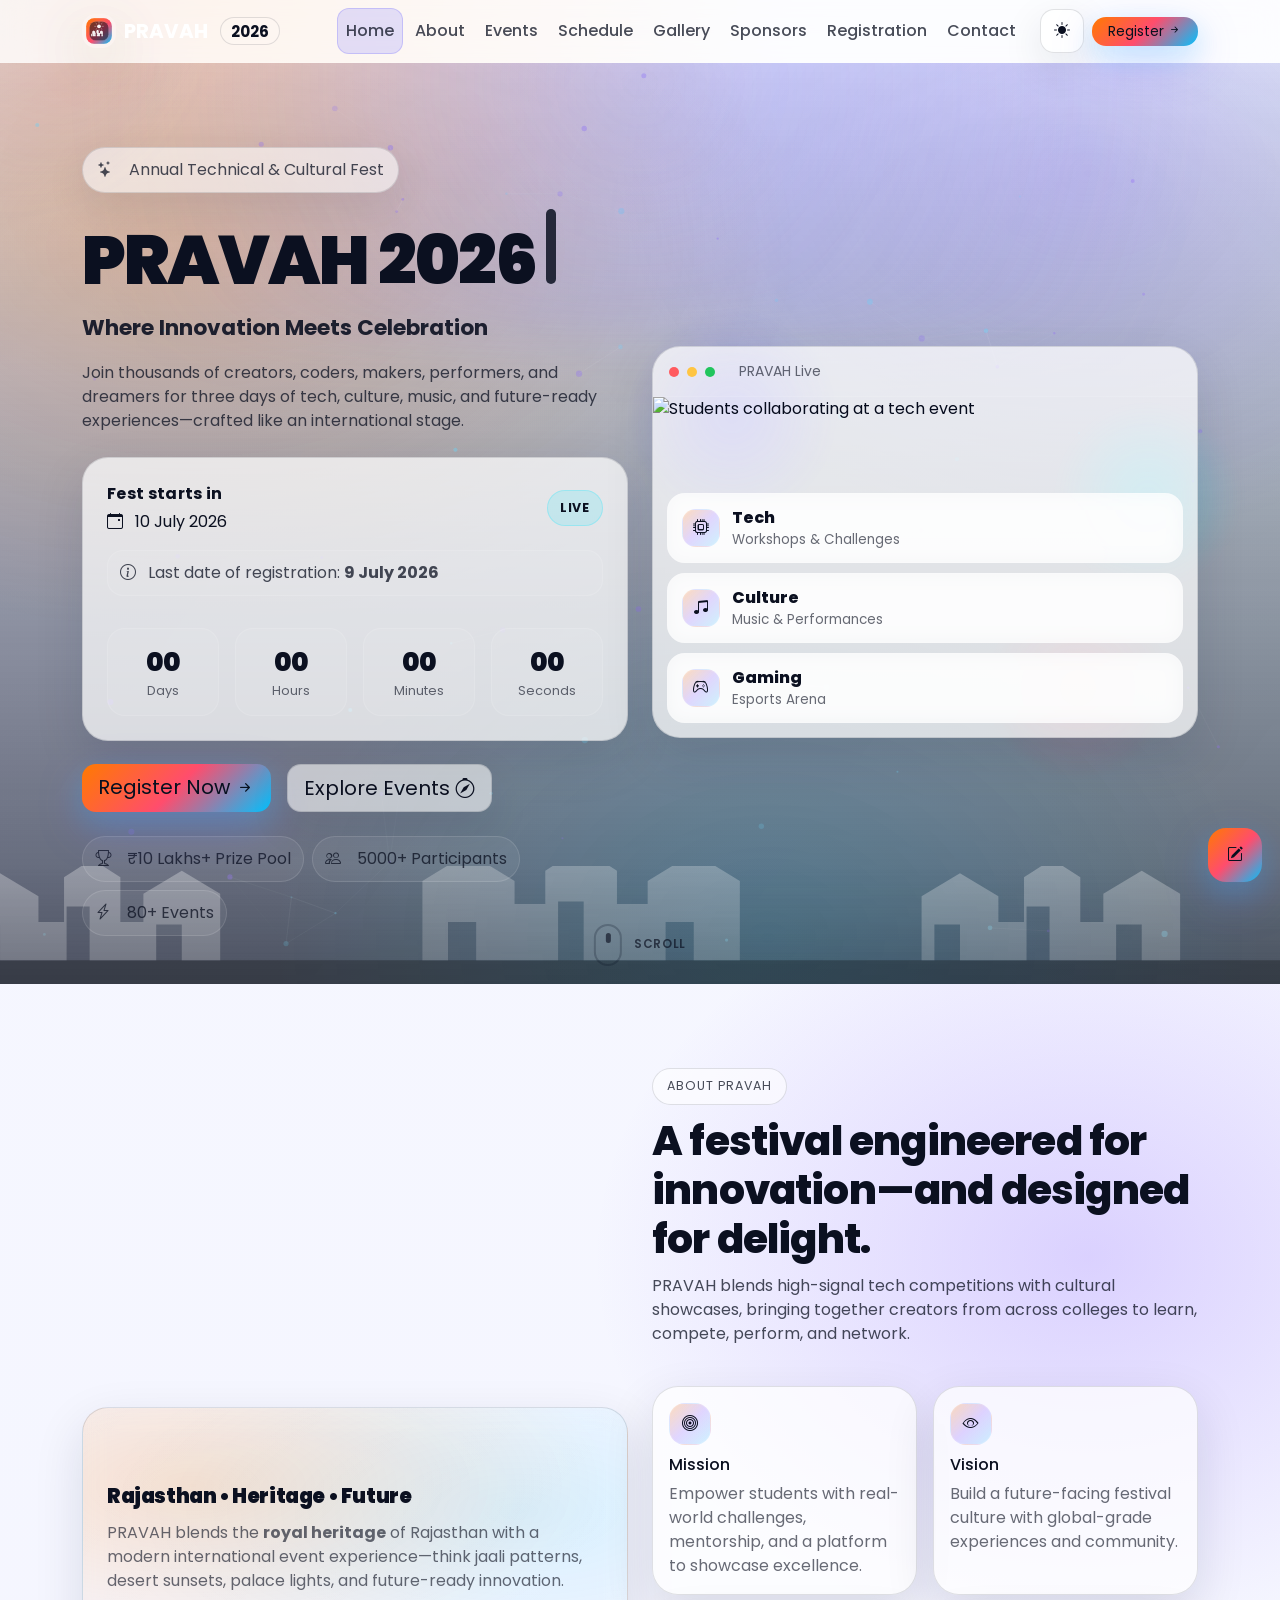
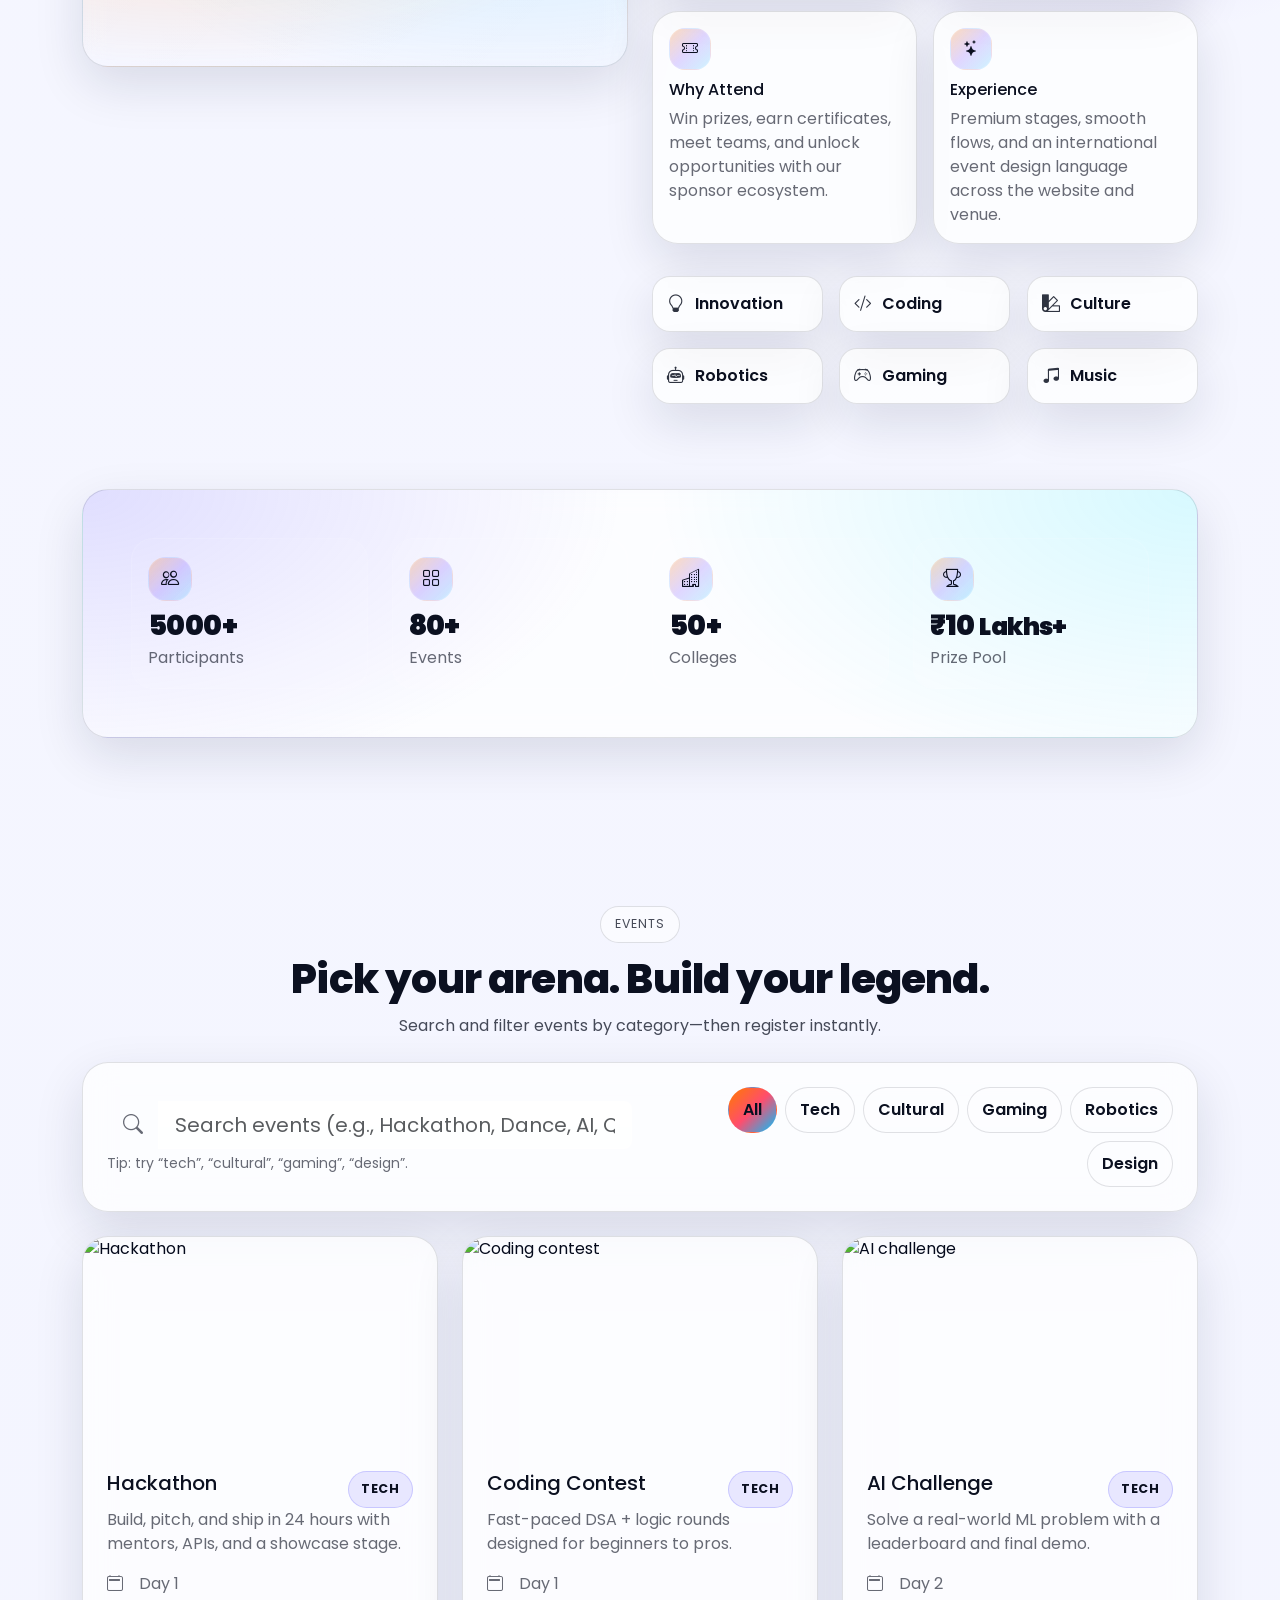
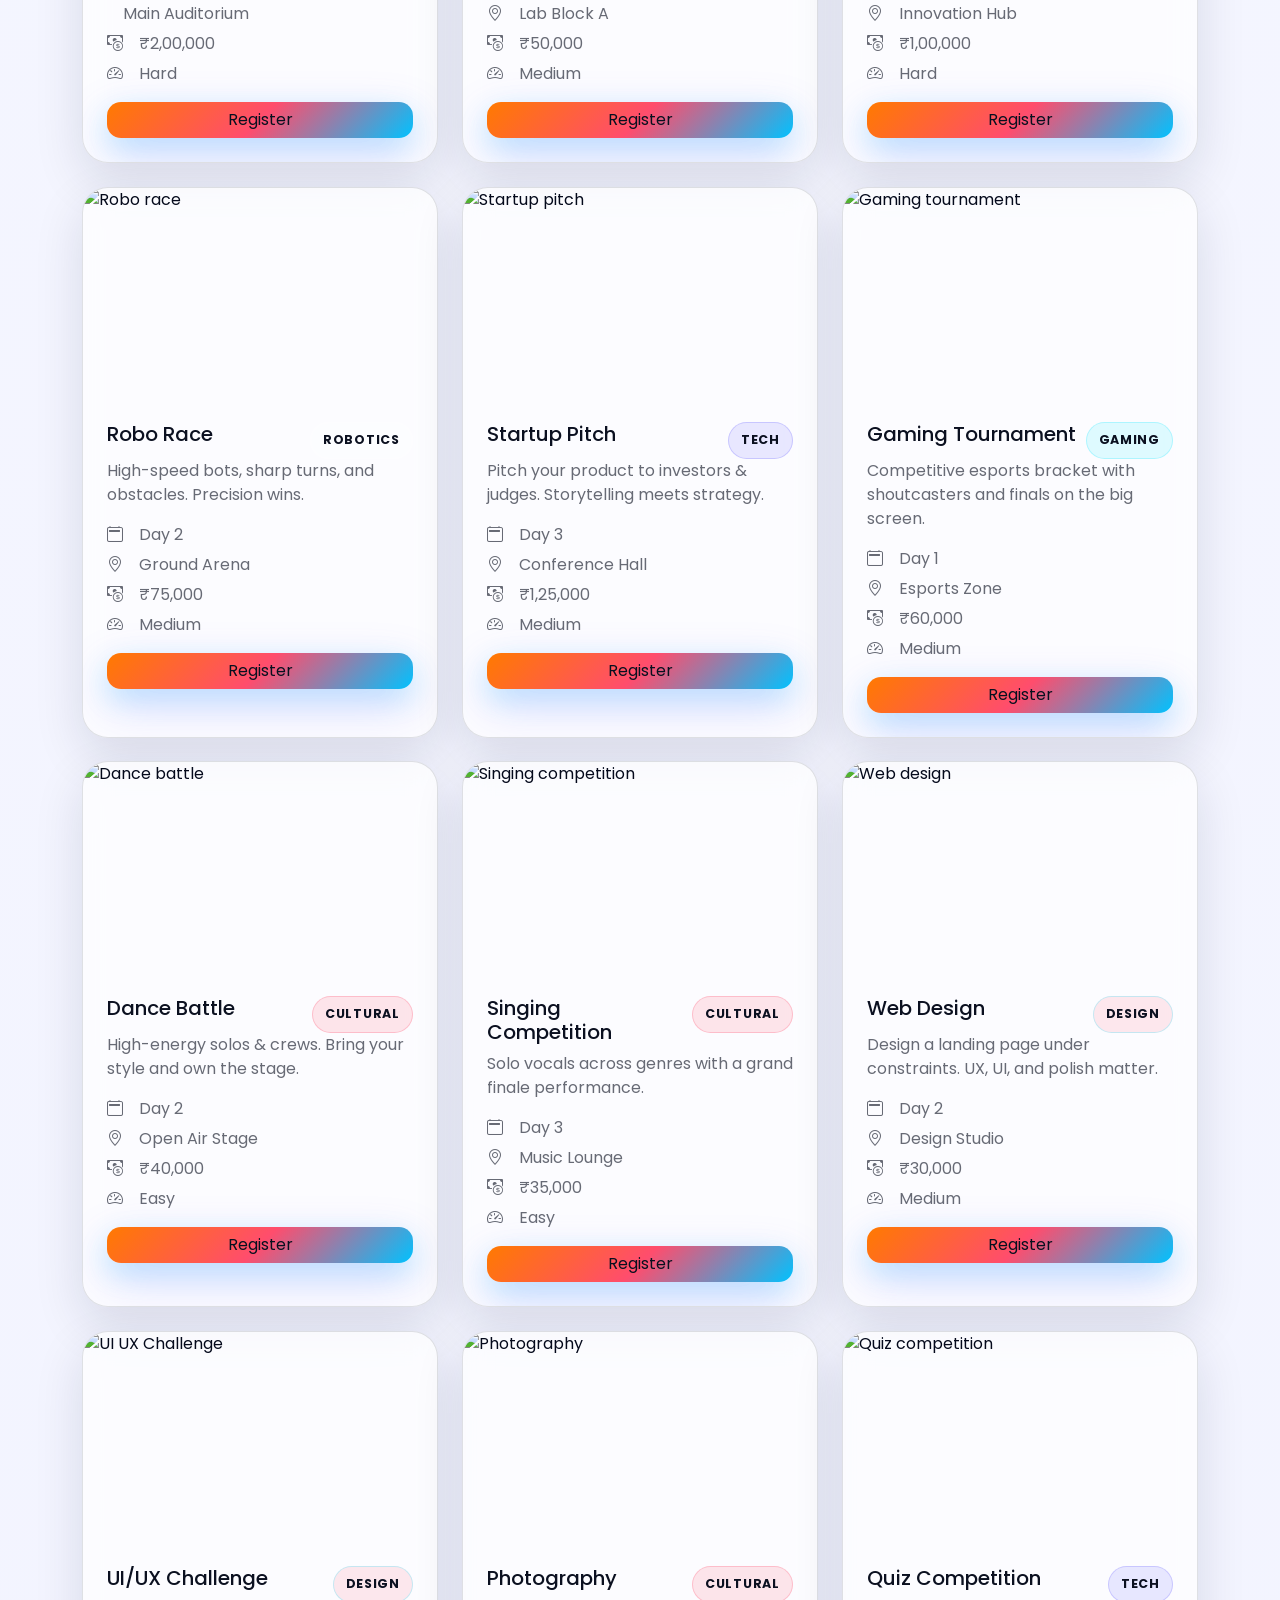
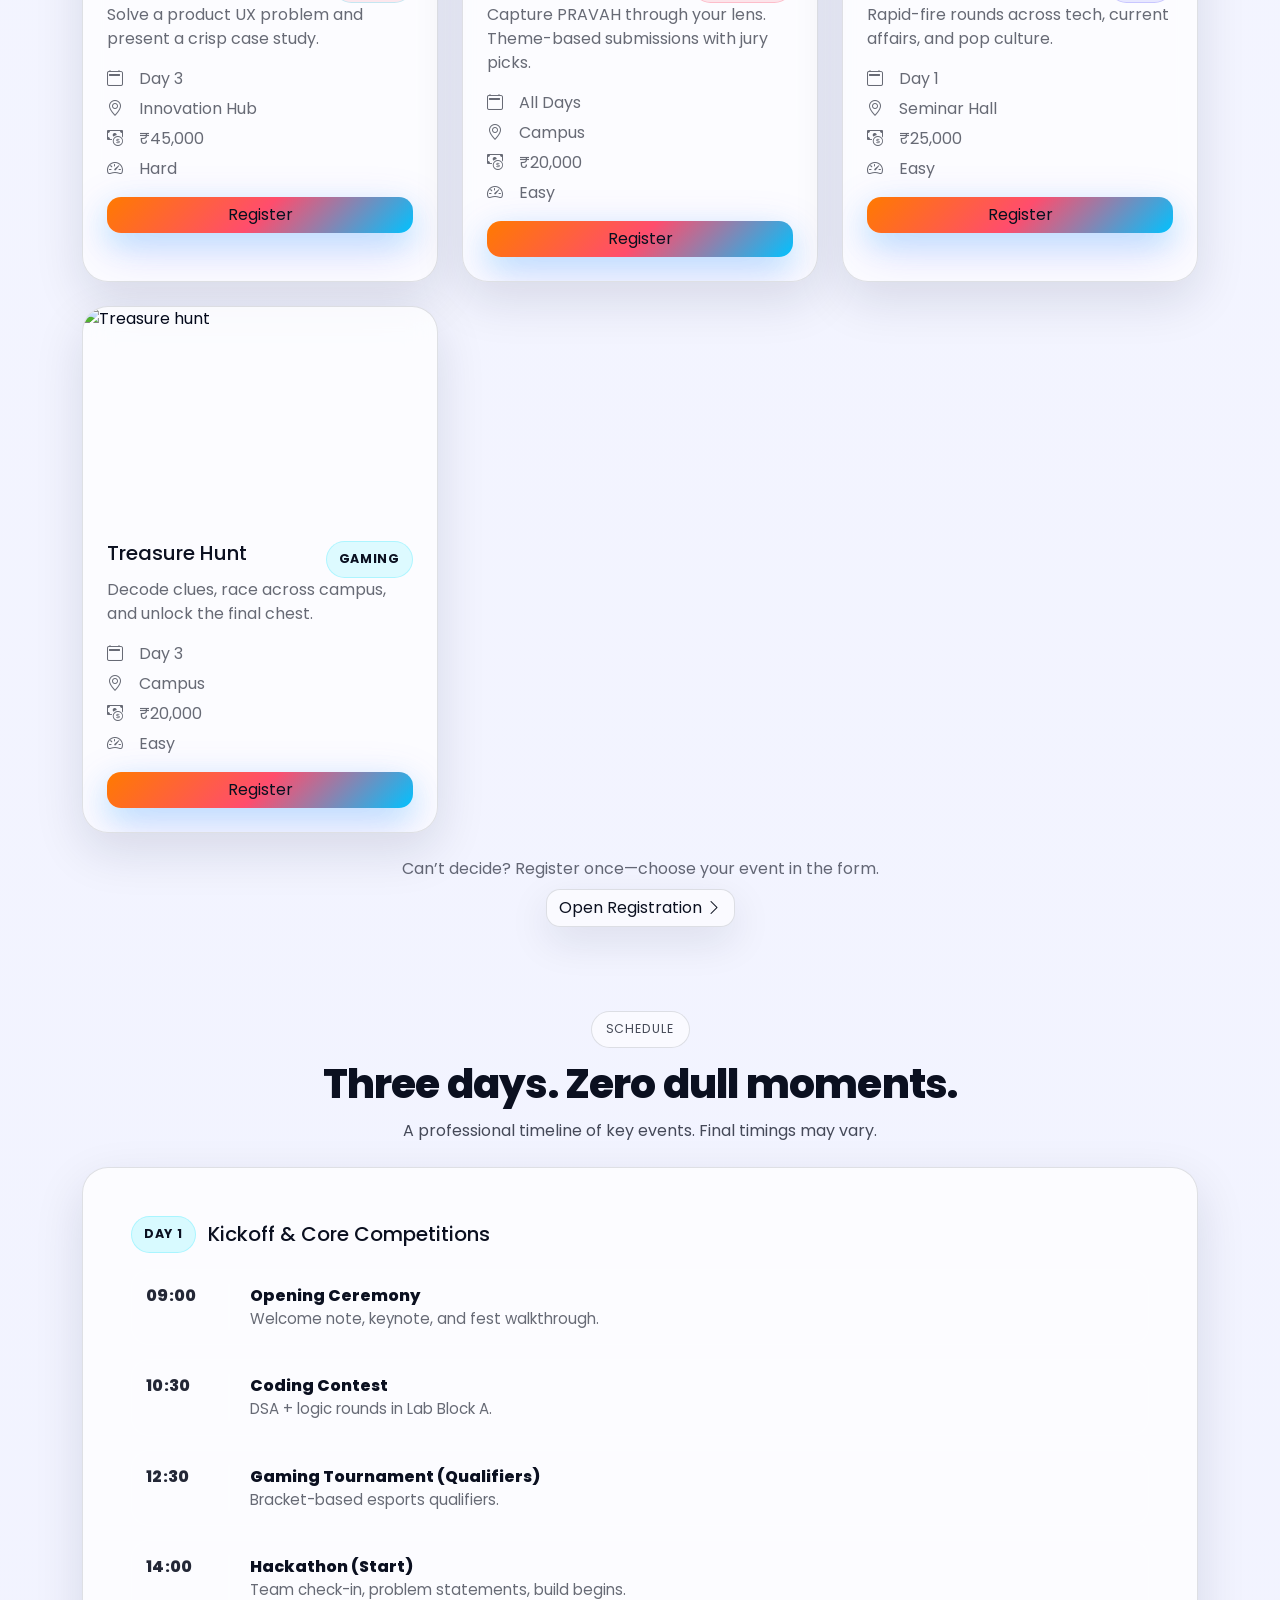
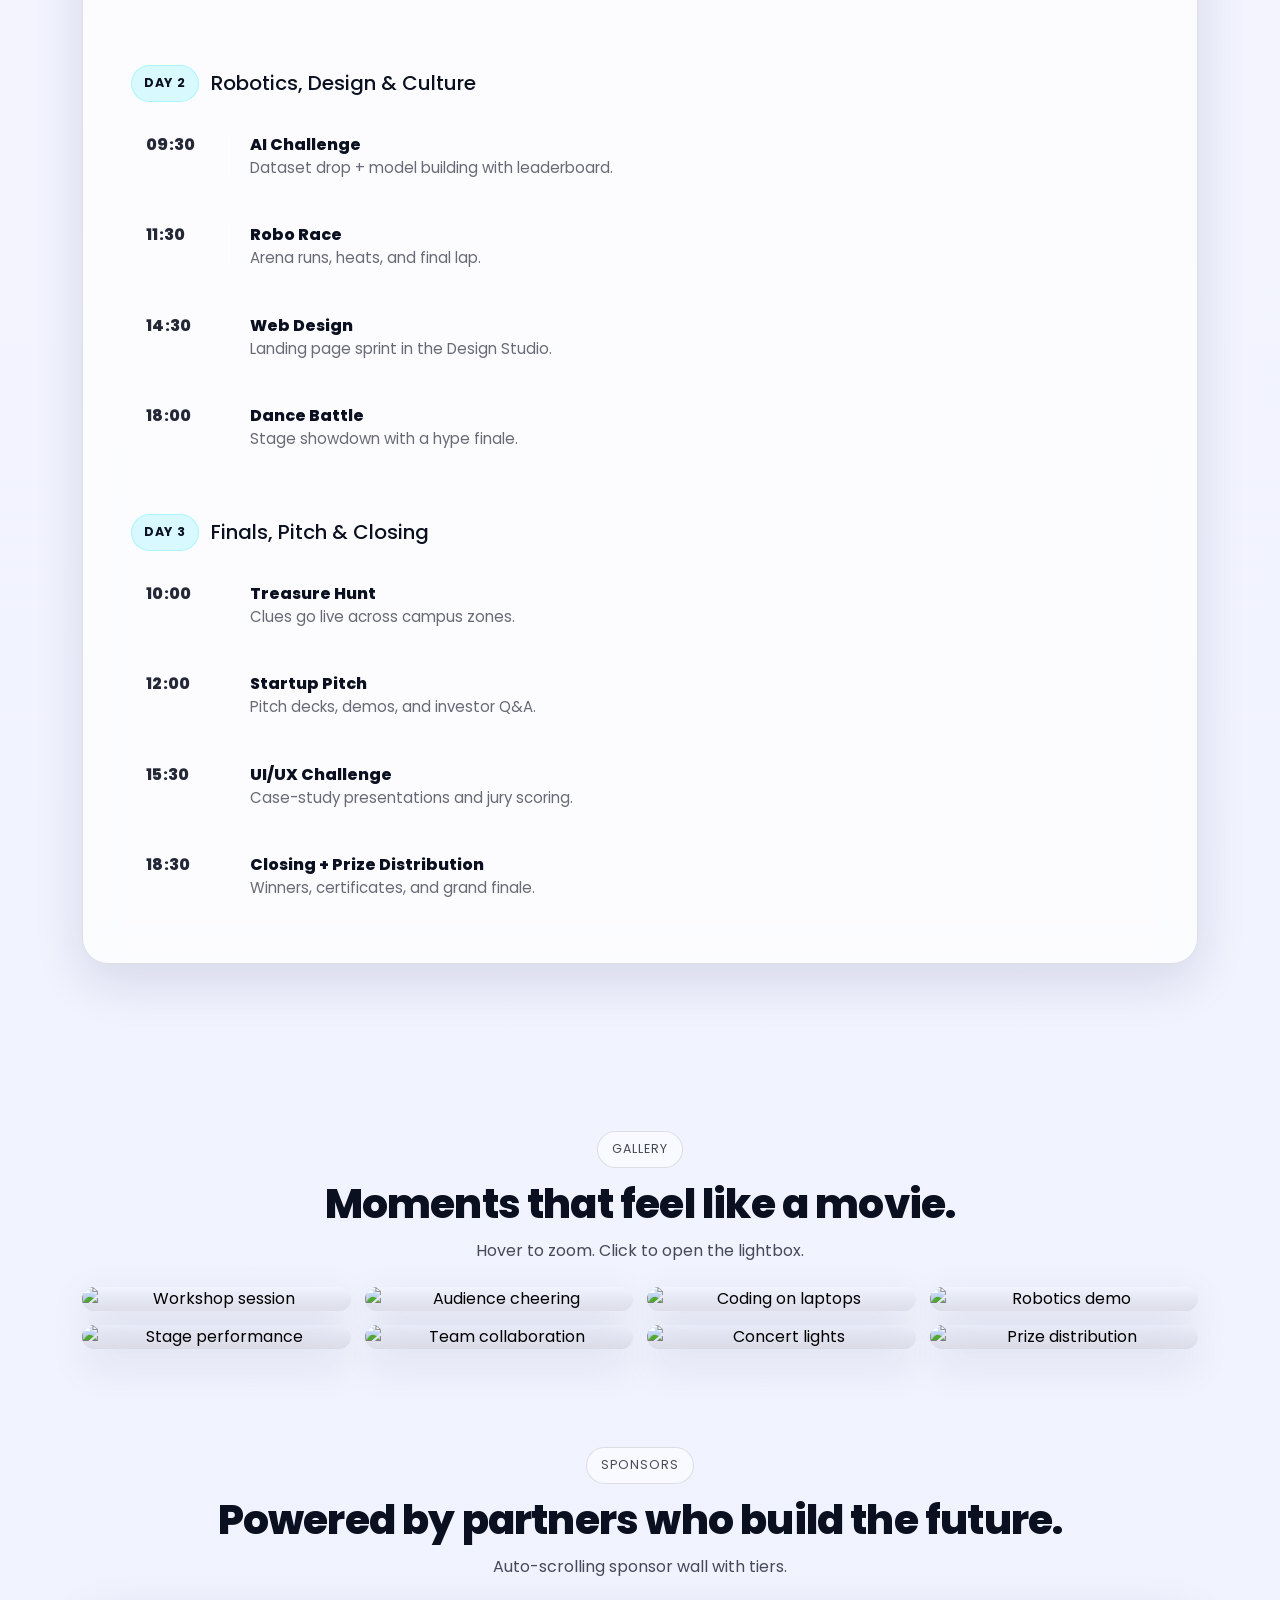
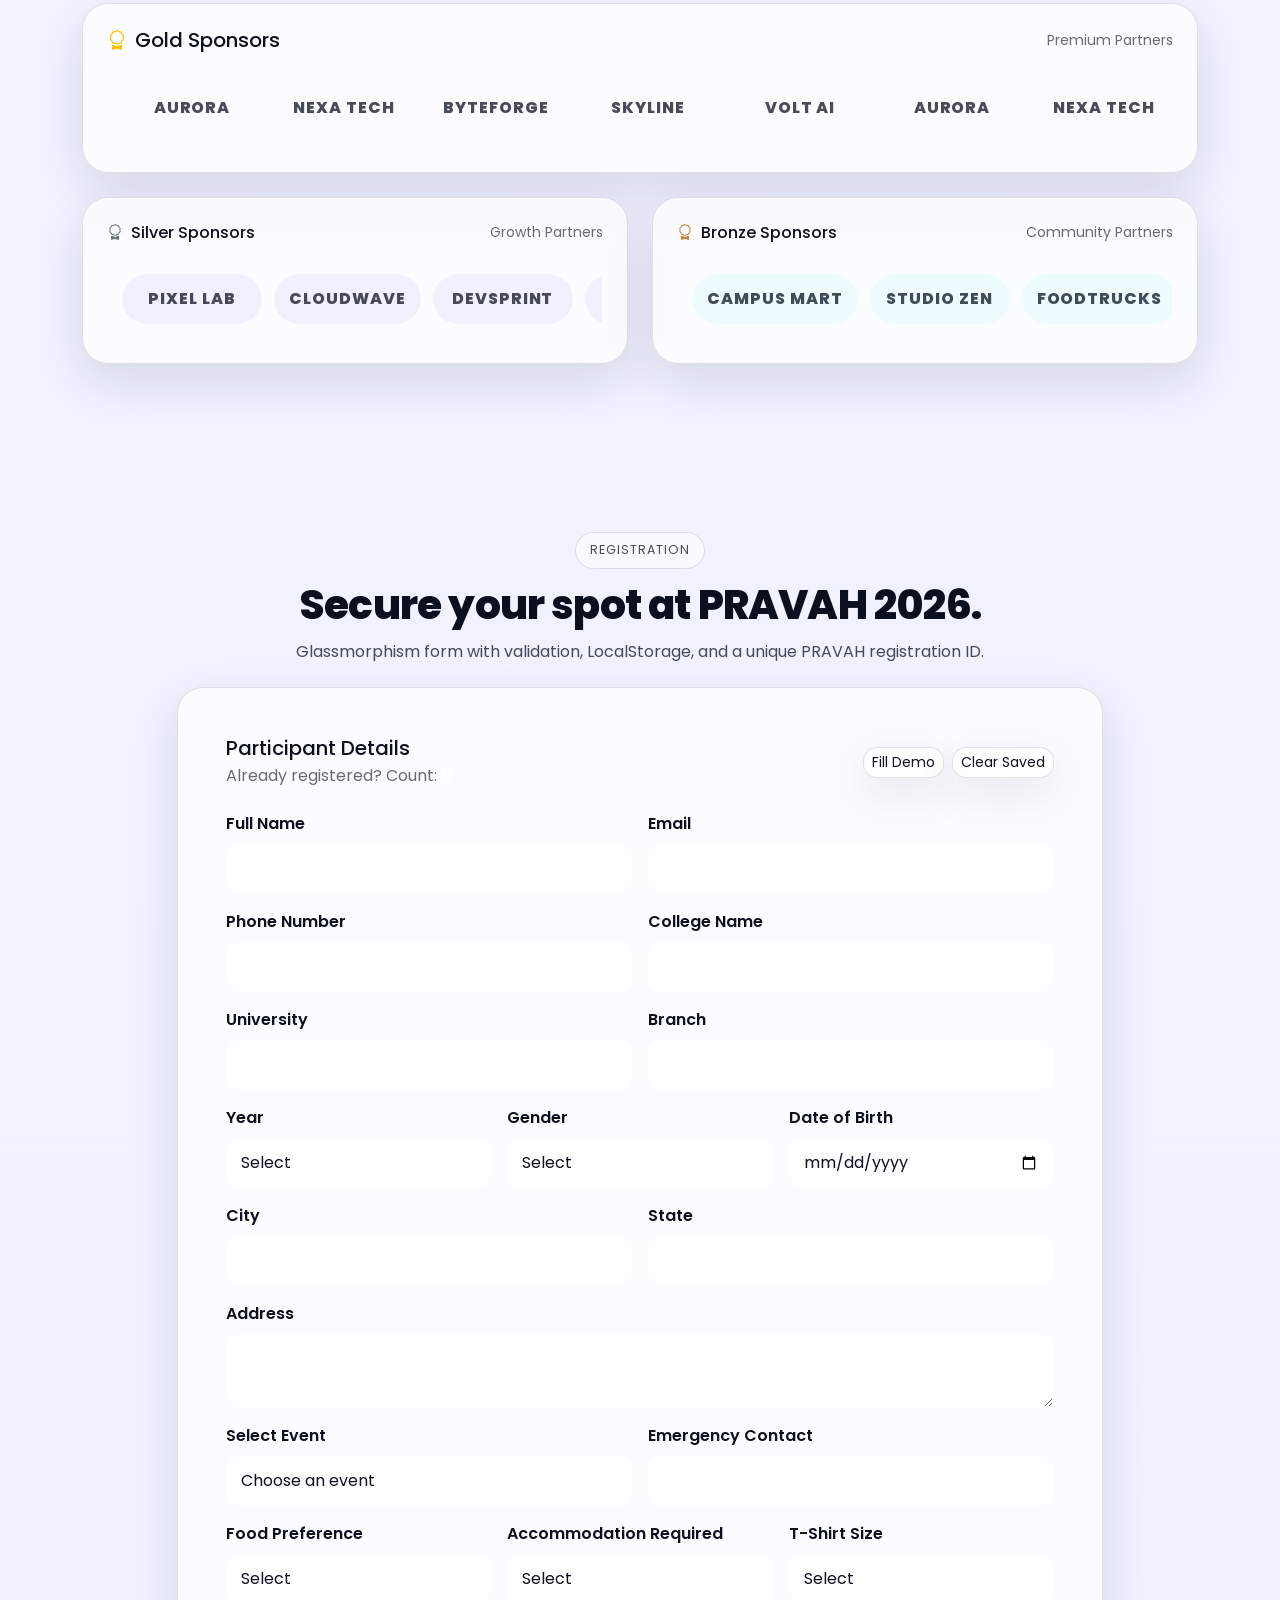
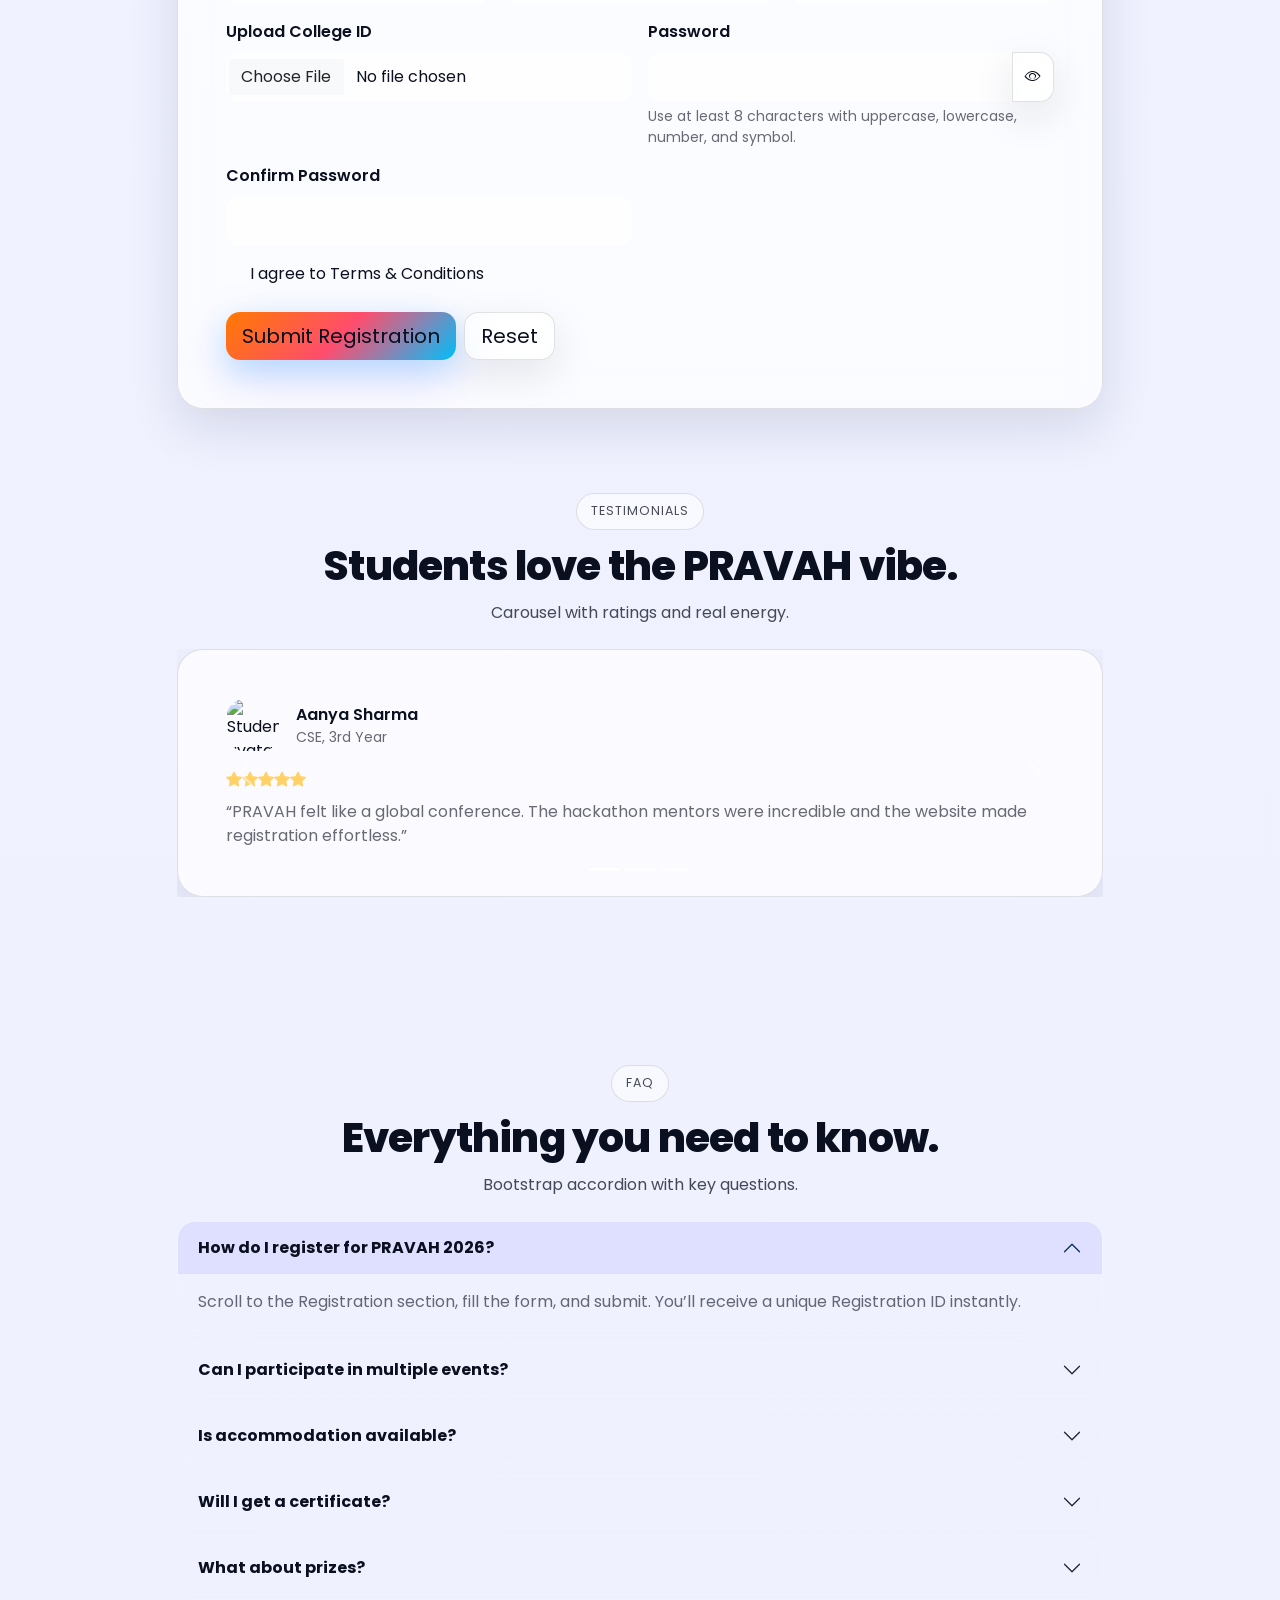
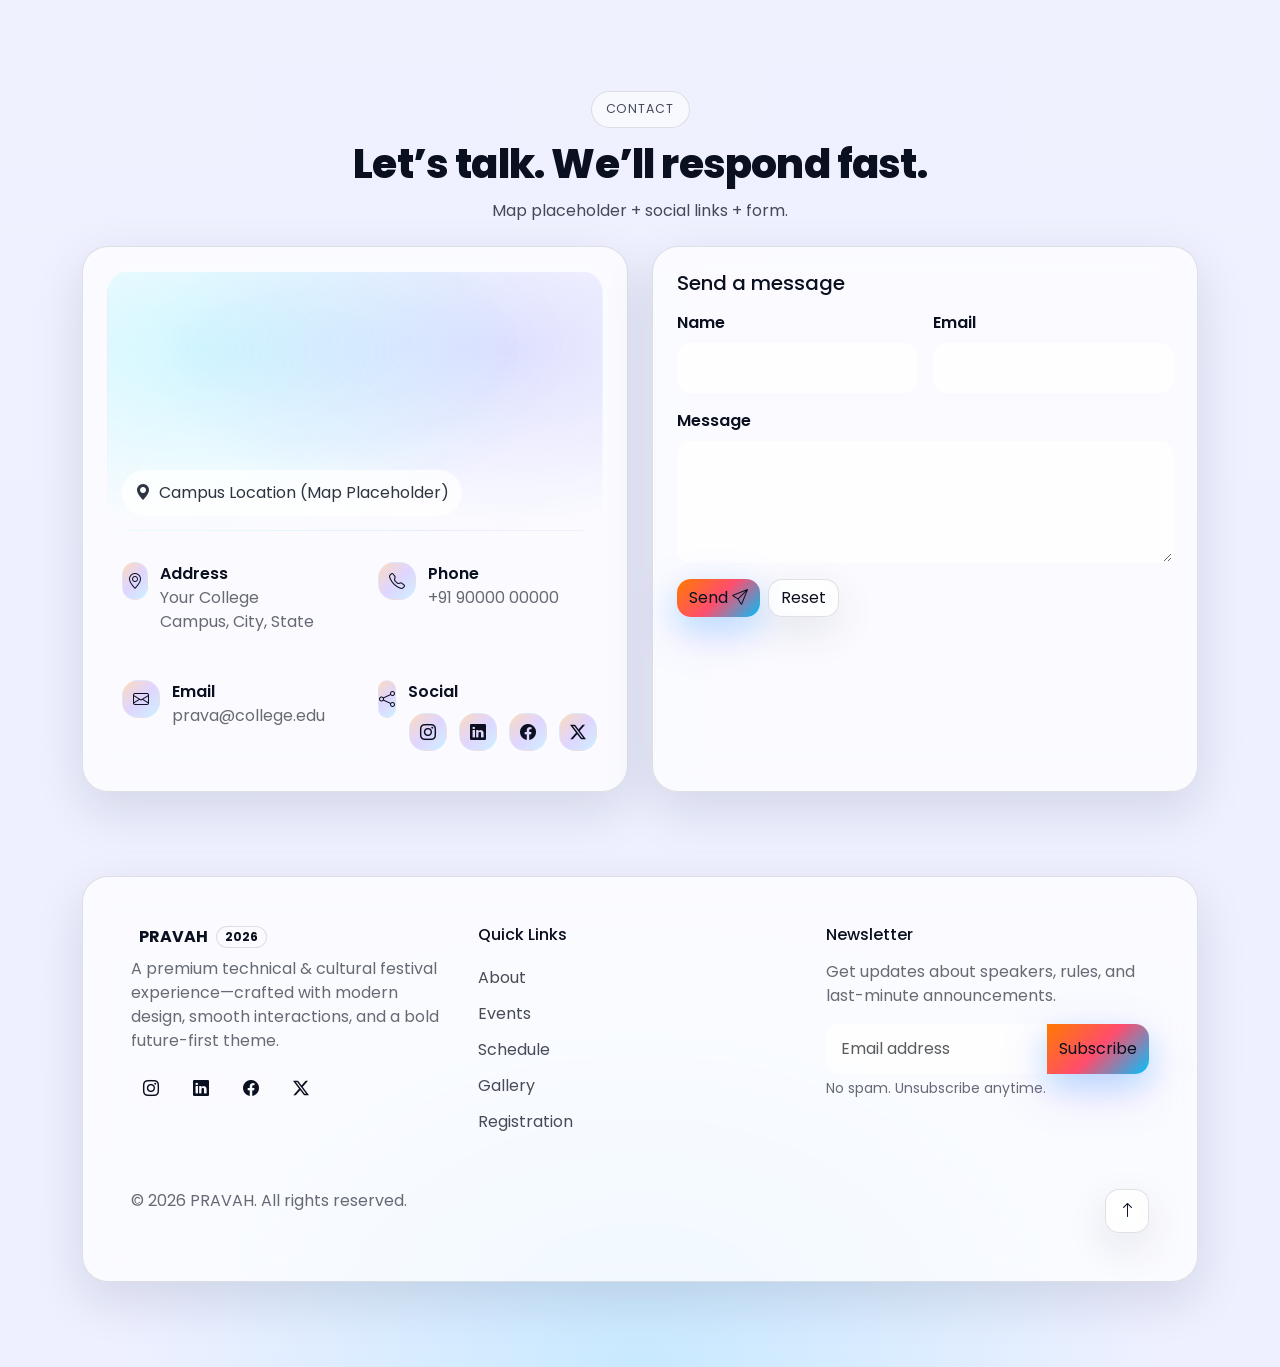
==== Day5/index.html @ 307cb115 "Add files via upload" ====
<!doctype html>
<html lang="en">
  <head>
    <meta charset="utf-8" />
    <meta name="viewport" content="width=device-width, initial-scale=1" />
    <meta
      name="description"
      content="PRAVAH 2026 — Rajasthan-themed Annual Technical & Cultural Fest. Where Innovation Meets Celebration."
    />
    <meta name="theme-color" content="#0B1020" />

    <title>PRAVAH 2026 — Rajasthan Tech & Cultural Fest</title>

    <!-- Google Fonts -->
    <link rel="preconnect" href="https://fonts.googleapis.com" />
    <link rel="preconnect" href="https://fonts.gstatic.com" crossorigin />
    <link
      href="https://fonts.googleapis.com/css2?family=Poppins:wght@300;400;500;600;700;800&display=swap"
      rel="stylesheet"
    />

    <!-- Bootstrap 5 -->
    <link
      href="https://cdn.jsdelivr.net/npm/bootstrap@5.3.3/dist/css/bootstrap.min.css"
      rel="stylesheet"
      integrity="sha384-QWTKZyjpPEjISv5WaRU9OFeRpok6YctnYmDr5pNlyT2bRjXh0JMhjY6hW+ALEwIH"
      crossorigin="anonymous"
    />

    <!-- Bootstrap Icons -->
    <link
      rel="stylesheet"
      href="https://cdn.jsdelivr.net/npm/bootstrap-icons@1.11.3/font/bootstrap-icons.min.css"
    />

    <link rel="stylesheet" href="style.css" />
  </head>

  <body
    data-bs-spy="scroll"
    data-bs-target="#pravaNavbar"
    data-bs-offset="90"
    tabindex="0"
  >
    <!-- Loading Screen -->
    <div id="pageLoader" class="page-loader" aria-hidden="true">
      <div class="loader-card">
        <div class="loader-logo">
          <img class="brand-logo" src="assets/pravah-logo.svg" alt="PRAVAH logo" width="34" height="34" />
          <span class="brand-text">PRAVAH</span>
        </div>
        <div class="loader-bar" role="progressbar" aria-label="Loading">
          <span class="loader-bar-fill"></span>
        </div>
        <p class="loader-caption mb-0">Preparing a premium fest experience…</p>
      </div>
    </div>

    <!-- Scroll Progress -->
    <div class="scroll-progress" aria-hidden="true">
      <div id="scrollProgressBar" class="scroll-progress__bar"></div>
    </div>

    <!-- Cursor Glow -->
    <div id="cursorGlow" class="cursor-glow" aria-hidden="true"></div>

    <!-- Navbar -->
    <nav
      id="pravaNavbar"
      class="navbar navbar-expand-lg navbar-dark glass-nav sticky-top"
      aria-label="Primary"
    >
      <div class="container">
        <a class="navbar-brand d-flex align-items-center gap-2" href="#home">
          <img class="brand-logo" src="assets/pravah-logo.svg" alt="PRAVAH logo" width="34" height="34" />
          <span class="fw-bold">PRAVAH</span>
          <span class="badge rounded-pill text-bg-primary-subtle badge-soft ms-1"
            >2026</span
          >
        </a>

        <button
          class="navbar-toggler"
          type="button"
          data-bs-toggle="collapse"
          data-bs-target="#navbarContent"
          aria-controls="navbarContent"
          aria-expanded="false"
          aria-label="Toggle navigation"
        >
          <span class="navbar-toggler-icon"></span>
        </button>

        <div class="collapse navbar-collapse" id="navbarContent">
          <ul class="navbar-nav ms-auto align-items-lg-center gap-lg-1">
            <li class="nav-item">
              <a class="nav-link" href="#home">Home</a>
            </li>
            <li class="nav-item">
              <a class="nav-link" href="#about">About</a>
            </li>
            <li class="nav-item">
              <a class="nav-link" href="#events">Events</a>
            </li>
            <li class="nav-item">
              <a class="nav-link" href="#schedule">Schedule</a>
            </li>
            <li class="nav-item">
              <a class="nav-link" href="#gallery">Gallery</a>
            </li>
            <li class="nav-item">
              <a class="nav-link" href="#sponsors">Sponsors</a>
            </li>
            <li class="nav-item">
              <a class="nav-link" href="#registration">Registration</a>
            </li>
            <li class="nav-item">
              <a class="nav-link" href="#contact">Contact</a>
            </li>
          </ul>

          <div class="d-flex align-items-center gap-2 ms-lg-3 mt-3 mt-lg-0">
            <button
              id="themeToggle"
              class="btn btn-icon btn-glass"
              type="button"
              aria-label="Toggle dark/light mode"
            >
              <i class="bi bi-moon-stars-fill"></i>
            </button>

            <a class="btn btn-gradient btn-sm px-3" href="#registration">
              <span class="btn-ripple"></span>
              Register
              <i class="bi bi-arrow-right-short"></i>
            </a>
          </div>
        </div>
      </div>
    </nav>

    <!-- Floating Action Button -->
    <a
      id="fabRegister"
      class="fab btn btn-gradient"
      href="#registration"
      aria-label="Quick registration"
    >
      <span class="btn-ripple"></span>
      <i class="bi bi-pencil-square"></i>
    </a>

    <!-- Hero -->
    <header id="home" class="hero-section position-relative overflow-hidden">
      <canvas
        id="particlesCanvas"
        class="particles-canvas"
        aria-hidden="true"
      ></canvas>
      <div class="hero-glow" aria-hidden="true"></div>

      <div class="container py-5">
        <div class="row align-items-center gy-5">
          <div class="col-lg-6">
            <div class="reveal">
              <p class="hero-kicker mb-3">
                <i class="bi bi-stars me-2"></i>
                Annual Technical & Cultural Fest
              </p>

              <h1 class="hero-title mb-3">
                <span class="typing-wrap">
                  <span id="typingText">PRAVAH 2026</span>
                  <span class="typing-caret" aria-hidden="true"></span>
                </span>
              </h1>

              <p class="hero-subtitle mb-3">
                Where Innovation Meets Celebration
              </p>

              <p class="hero-desc mb-4">
                Join thousands of creators, coders, makers, performers, and
                dreamers for three days of tech, culture, music, and future-ready
                experiences—crafted like an international stage.
              </p>

              <!-- Countdown -->
              <div class="countdown glass-card p-3 p-md-4 mb-4 reveal">
                <div class="d-flex align-items-center justify-content-between">
                  <div>
                    <p class="countdown-label mb-1">Fest starts in</p>
                    <p class="countdown-meta mb-0">
                      <i class="bi bi-calendar-event me-2"></i>
                      <span id="festDateText">10 July 2026</span>
                    </p>
                  </div>
                  <span class="pill pill-live">Live</span>
                </div>
                <div class="countdown-note mt-3">
                  <i class="bi bi-info-circle me-2"></i>
                  Last date of registration: <strong>9 July 2026</strong>
                </div>
                <div class="row g-2 g-md-3 mt-3 text-center" id="countdownGrid">
                  <div class="col-3">
                    <div class="time-tile">
                      <div class="time-num" id="cdDays">00</div>
                      <div class="time-label">Days</div>
                    </div>
                  </div>
                  <div class="col-3">
                    <div class="time-tile">
                      <div class="time-num" id="cdHours">00</div>
                      <div class="time-label">Hours</div>
                    </div>
                  </div>
                  <div class="col-3">
                    <div class="time-tile">
                      <div class="time-num" id="cdMinutes">00</div>
                      <div class="time-label">Minutes</div>
                    </div>
                  </div>
                  <div class="col-3">
                    <div class="time-tile">
                      <div class="time-num" id="cdSeconds">00</div>
                      <div class="time-label">Seconds</div>
                    </div>
                  </div>
                </div>
              </div>

              <div class="d-flex flex-wrap gap-2 gap-md-3">
                <a class="btn btn-gradient btn-lg" href="#registration">
                  <span class="btn-ripple"></span>
                  Register Now
                  <i class="bi bi-arrow-right-short"></i>
                </a>
                <a class="btn btn-glass btn-lg" href="#events">
                  <span class="btn-ripple"></span>
                  Explore Events
                  <i class="bi bi-compass"></i>
                </a>
              </div>

              <div class="hero-badges d-flex flex-wrap gap-2 mt-4">
                <span class="hero-chip"
                  ><i class="bi bi-trophy me-2"></i>₹10 Lakhs+ Prize Pool</span
                >
                <span class="hero-chip"
                  ><i class="bi bi-people me-2"></i>5000+ Participants</span
                >
                <span class="hero-chip"
                  ><i class="bi bi-lightning-charge me-2"></i>80+ Events</span
                >
              </div>
            </div>
          </div>

          <div class="col-lg-6">
            <div class="hero-visual reveal">
              <div class="hero-visual__card glass-card">
                <div class="hero-visual__header">
                  <span class="dot dot-red"></span>
                  <span class="dot dot-yellow"></span>
                  <span class="dot dot-green"></span>
                  <span class="ms-3 small text-white-50">PRAVAH Live</span>
                </div>
                <div class="hero-visual__body">
                  <img
                    id="heroImage"
                    class="hero-image"
                    src="https://images.unsplash.com/photo-1521737604893-d14cc237f11d?auto=format&fit=crop&w=1200&q=80"
                    alt="Students collaborating at a tech event"
                    loading="lazy"
                  />
                  <div class="hero-visual__overlay">
                    <div class="mini-stat">
                      <div class="mini-stat__icon">
                        <i class="bi bi-cpu"></i>
                      </div>
                      <div>
                        <div class="mini-stat__value">Tech</div>
                        <div class="mini-stat__label">Workshops & Challenges</div>
                      </div>
                    </div>
                    <div class="mini-stat">
                      <div class="mini-stat__icon">
                        <i class="bi bi-music-note-beamed"></i>
                      </div>
                      <div>
                        <div class="mini-stat__value">Culture</div>
                        <div class="mini-stat__label">Music & Performances</div>
                      </div>
                    </div>
                    <div class="mini-stat">
                      <div class="mini-stat__icon">
                        <i class="bi bi-controller"></i>
                      </div>
                      <div>
                        <div class="mini-stat__value">Gaming</div>
                        <div class="mini-stat__label">Esports Arena</div>
                      </div>
                    </div>
                  </div>
                </div>
              </div>

              <div class="hero-orb orb-1" aria-hidden="true"></div>
              <div class="hero-orb orb-2" aria-hidden="true"></div>
              <div class="hero-orb orb-3" aria-hidden="true"></div>
            </div>
          </div>
        </div>
      </div>

      <!-- Mouse Scroll Indicator -->
      <a class="scroll-indicator" href="#about" aria-label="Scroll to About">
        <span class="mouse">
          <span class="wheel"></span>
        </span>
        <span class="scroll-text">Scroll</span>
      </a>
    </header>

    <!-- About -->
    <section id="about" class="section-pad">
      <div class="container">
        <div class="row align-items-center gy-4">
          <div class="col-lg-6">
            <div class="reveal about-motif glass-card p-4 h-100">
              <div class="motif-title">Rajasthan • Heritage • Future</div>
              <p class="text-white-50 mb-0">
                PRAVAH blends the <strong>royal heritage</strong> of Rajasthan with
                a modern international event experience—think jaali patterns,
                desert sunsets, palace lights, and future-ready innovation.
              </p>
            </div>
          </div>

          <div class="col-lg-6">
            <div class="reveal">
              <div class="section-head">
                <p class="section-kicker">About PRAVAH</p>
                <h2 class="section-title">
                  A festival engineered for innovation—and designed for delight.
                </h2>
                <p class="section-subtitle">
                  PRAVAH blends high-signal tech competitions with cultural
                  showcases, bringing together creators from across colleges to
                  learn, compete, perform, and network.
                </p>
              </div>

              <div class="row g-3 mt-2">
                <div class="col-md-6">
                  <div class="info-card glass-card p-3 h-100">
                    <div class="info-card__icon">
                      <i class="bi bi-bullseye"></i>
                    </div>
                    <h3 class="h6 mb-2">Mission</h3>
                    <p class="mb-0 text-white-50">
                      Empower students with real-world challenges, mentorship,
                      and a platform to showcase excellence.
                    </p>
                  </div>
                </div>
                <div class="col-md-6">
                  <div class="info-card glass-card p-3 h-100">
                    <div class="info-card__icon">
                      <i class="bi bi-eye"></i>
                    </div>
                    <h3 class="h6 mb-2">Vision</h3>
                    <p class="mb-0 text-white-50">
                      Build a future-facing festival culture with global-grade
                      experiences and community.
                    </p>
                  </div>
                </div>
                <div class="col-md-6">
                  <div class="info-card glass-card p-3 h-100">
                    <div class="info-card__icon">
                      <i class="bi bi-ticket-perforated"></i>
                    </div>
                    <h3 class="h6 mb-2">Why Attend</h3>
                    <p class="mb-0 text-white-50">
                      Win prizes, earn certificates, meet teams, and unlock
                      opportunities with our sponsor ecosystem.
                    </p>
                  </div>
                </div>
                <div class="col-md-6">
                  <div class="info-card glass-card p-3 h-100">
                    <div class="info-card__icon">
                      <i class="bi bi-stars"></i>
                    </div>
                    <h3 class="h6 mb-2">Experience</h3>
                    <p class="mb-0 text-white-50">
                      Premium stages, smooth flows, and an international event
                      design language across the website and venue.
                    </p>
                  </div>
                </div>
              </div>

              <div class="row g-3 mt-3">
                <div class="col-6 col-md-4">
                  <div class="feature-tile glass-card reveal">
                    <i class="bi bi-lightbulb"></i>
                    <span>Innovation</span>
                  </div>
                </div>
                <div class="col-6 col-md-4">
                  <div class="feature-tile glass-card reveal">
                    <i class="bi bi-code-slash"></i>
                    <span>Coding</span>
                  </div>
                </div>
                <div class="col-6 col-md-4">
                  <div class="feature-tile glass-card reveal">
                    <i class="bi bi-palette2"></i>
                    <span>Culture</span>
                  </div>
                </div>
                <div class="col-6 col-md-4">
                  <div class="feature-tile glass-card reveal">
                    <i class="bi bi-robot"></i>
                    <span>Robotics</span>
                  </div>
                </div>
                <div class="col-6 col-md-4">
                  <div class="feature-tile glass-card reveal">
                    <i class="bi bi-controller"></i>
                    <span>Gaming</span>
                  </div>
                </div>
                <div class="col-6 col-md-4">
                  <div class="feature-tile glass-card reveal">
                    <i class="bi bi-music-note-beamed"></i>
                    <span>Music</span>
                  </div>
                </div>
              </div>
            </div>
          </div>
        </div>
      </div>
    </section>

    <!-- Stats -->
    <section class="section-pad pt-0">
      <div class="container">
        <div class="stats-wrap glass-card p-4 p-md-5 reveal">
          <div class="row g-3 g-md-4">
            <div class="col-6 col-lg-3">
              <div class="stat-card">
                <div class="stat-icon"><i class="bi bi-people"></i></div>
                <div class="stat-num">
                  <span class="counter" data-target="5000">0</span><span>+</span>
                </div>
                <div class="stat-label">Participants</div>
              </div>
            </div>
            <div class="col-6 col-lg-3">
              <div class="stat-card">
                <div class="stat-icon"><i class="bi bi-grid"></i></div>
                <div class="stat-num">
                  <span class="counter" data-target="80">0</span><span>+</span>
                </div>
                <div class="stat-label">Events</div>
              </div>
            </div>
            <div class="col-6 col-lg-3">
              <div class="stat-card">
                <div class="stat-icon"><i class="bi bi-buildings"></i></div>
                <div class="stat-num">
                  <span class="counter" data-target="50">0</span><span>+</span>
                </div>
                <div class="stat-label">Colleges</div>
              </div>
            </div>
            <div class="col-6 col-lg-3">
              <div class="stat-card">
                <div class="stat-icon"><i class="bi bi-trophy"></i></div>
                <div class="stat-num">
                  ₹<span class="counter" data-target="10">0</span>
                  <span class="small">Lakhs+</span>
                </div>
                <div class="stat-label">Prize Pool</div>
              </div>
            </div>
          </div>
        </div>
      </div>
    </section>

    <!-- Events -->
    <section id="events" class="section-pad">
      <div class="container">
        <div class="section-head text-center reveal">
          <p class="section-kicker">Events</p>
          <h2 class="section-title">Pick your arena. Build your legend.</h2>
          <p class="section-subtitle">
            Search and filter events by category—then register instantly.
          </p>
        </div>

        <!-- Search + Filters -->
        <div class="glass-card p-3 p-md-4 mb-4 reveal">
          <div class="row g-2 g-md-3 align-items-center">
            <div class="col-lg-6">
              <div class="input-group input-group-lg">
                <span class="input-group-text bg-transparent border-0 text-white-50">
                  <i class="bi bi-search"></i>
                </span>
                <input
                  id="eventSearch"
                  type="text"
                  class="form-control form-control-lg bg-transparent border-0 text-white"
                  placeholder="Search events (e.g., Hackathon, Dance, AI, Quiz)…"
                  aria-label="Search events"
                />
              </div>
              <div class="form-text text-white-50">
                Tip: try “tech”, “cultural”, “gaming”, “design”.
              </div>
            </div>

            <div class="col-lg-6">
              <div class="d-flex flex-wrap gap-2 justify-content-lg-end">
                <button
                  class="btn btn-filter active"
                  type="button"
                  data-filter="all"
                >
                  <span class="btn-ripple"></span>
                  All
                </button>
                <button class="btn btn-filter" type="button" data-filter="tech">
                  <span class="btn-ripple"></span>
                  Tech
                </button>
                <button
                  class="btn btn-filter"
                  type="button"
                  data-filter="cultural"
                >
                  <span class="btn-ripple"></span>
                  Cultural
                </button>
                <button
                  class="btn btn-filter"
                  type="button"
                  data-filter="gaming"
                >
                  <span class="btn-ripple"></span>
                  Gaming
                </button>
                <button
                  class="btn btn-filter"
                  type="button"
                  data-filter="robotics"
                >
                  <span class="btn-ripple"></span>
                  Robotics
                </button>
                <button
                  class="btn btn-filter"
                  type="button"
                  data-filter="design"
                >
                  <span class="btn-ripple"></span>
                  Design
                </button>
              </div>
            </div>
          </div>
        </div>

        <!-- Cards -->
        <div id="eventsGrid" class="row g-3 g-md-4">
          <!-- Tech -->
          <div class="col-md-6 col-lg-4 event-item" data-category="tech" data-name="Hackathon">
            <div class="event-card glass-card h-100 tilt-card reveal">
              <img
                class="event-img"
                src="https://images.unsplash.com/photo-1526374965328-7f61d4dc18c5?auto=format&fit=crop&w=1200&q=80"
                alt="Hackathon"
                loading="lazy"
              />
              <div class="p-4">
                <div class="d-flex justify-content-between align-items-start gap-2">
                  <h3 class="h5 mb-2">Hackathon</h3>
                  <span class="pill pill-tech">Tech</span>
                </div>
                <p class="text-white-50 mb-3">
                  Build, pitch, and ship in 24 hours with mentors, APIs, and a
                  showcase stage.
                </p>
                <ul class="event-meta list-unstyled mb-3">
                  <li><i class="bi bi-calendar2 me-2"></i>Day 1</li>
                  <li><i class="bi bi-geo-11alt me-2"></i>Main Auditorium</li>
                  <li><i class="bi bi-cash-coin me-2"></i>₹2,00,000</li>
                  <li><i class="bi bi-speedometer2 me-2"></i>Hard</li>
                </ul>
                <a class="btn btn-gradient w-100" href="#registration" data-event="Hackathon">
                  <span class="btn-ripple"></span>
                  Register
                </a>
              </div>
            </div>
          </div>

          <div class="col-md-6 col-lg-4 event-item" data-category="tech" data-name="Coding Contest">
            <div class="event-card glass-card h-100 tilt-card reveal">
              <img
                class="event-img"
                src="https://images.unsplash.com/photo-1555066931-4365d14bab8c?auto=format&fit=crop&w=1200&q=80"
                alt="Coding contest"
                loading="lazy"
              />
              <div class="p-4">
                <div class="d-flex justify-content-between align-items-start gap-2">
                  <h3 class="h5 mb-2">Coding Contest</h3>
                  <span class="pill pill-tech">Tech</span>
                </div>
                <p class="text-white-50 mb-3">
                  Fast-paced DSA + logic rounds designed for beginners to pros.
                </p>
                <ul class="event-meta list-unstyled mb-3">
                  <li><i class="bi bi-calendar2 me-2"></i>Day 1</li>
                  <li><i class="bi bi-geo-alt me-2"></i>Lab Block A</li>
                  <li><i class="bi bi-cash-coin me-2"></i>₹50,000</li>
                  <li><i class="bi bi-speedometer2 me-2"></i>Medium</li>
                </ul>
                <a class="btn btn-gradient w-100" href="#registration" data-event="Coding Contest">
                  <span class="btn-ripple"></span>
                  Register
                </a>
              </div>
            </div>
          </div>

          <div class="col-md-6 col-lg-4 event-item" data-category="tech" data-name="AI Challenge">
            <div class="event-card glass-card h-100 tilt-card reveal">
              <img
                class="event-img"
                src="https://images.unsplash.com/photo-1531746790731-6c087fecd65a?auto=format&fit=crop&w=1200&q=80"
                alt="AI challenge"
                loading="lazy"
              />
              <div class="p-4">
                <div class="d-flex justify-content-between align-items-start gap-2">
                  <h3 class="h5 mb-2">AI Challenge</h3>
                  <span class="pill pill-tech">Tech</span>
                </div>
                <p class="text-white-50 mb-3">
                  Solve a real-world ML problem with a leaderboard and final
                  demo.
                </p>
                <ul class="event-meta list-unstyled mb-3">
                  <li><i class="bi bi-calendar2 me-2"></i>Day 2</li>
                  <li><i class="bi bi-geo-alt me-2"></i>Innovation Hub</li>
                  <li><i class="bi bi-cash-coin me-2"></i>₹1,00,000</li>
                  <li><i class="bi bi-speedometer2 me-2"></i>Hard</li>
                </ul>
                <a class="btn btn-gradient w-100" href="#registration" data-event="AI Challenge">
                  <span class="btn-ripple"></span>
                  Register
                </a>
              </div>
            </div>
          </div>

          <div class="col-md-6 col-lg-4 event-item" data-category="robotics" data-name="Robo Race">
            <div class="event-card glass-card h-100 tilt-card reveal">
              <img
                class="event-img"
                src="https://images.unsplash.com/photo-1485827404703-89b55fcc595e?auto=format&fit=crop&w=1200&q=80"
                alt="Robo race"
                loading="lazy"
              />
              <div class="p-4">
                <div class="d-flex justify-content-between align-items-start gap-2">
                  <h3 class="h5 mb-2">Robo Race</h3>
                  <span class="pill pill-robo">Robotics</span>
                </div>
                <p class="text-white-50 mb-3">
                  High-speed bots, sharp turns, and obstacles. Precision wins.
                </p>
                <ul class="event-meta list-unstyled mb-3">
                  <li><i class="bi bi-calendar2 me-2"></i>Day 2</li>
                  <li><i class="bi bi-geo-alt me-2"></i>Ground Arena</li>
                  <li><i class="bi bi-cash-coin me-2"></i>₹75,000</li>
                  <li><i class="bi bi-speedometer2 me-2"></i>Medium</li>
                </ul>
                <a class="btn btn-gradient w-100" href="#registration" data-event="Robo Race">
                  <span class="btn-ripple"></span>
                  Register
                </a>
              </div>
            </div>
          </div>

          <div class="col-md-6 col-lg-4 event-item" data-category="tech" data-name="Startup Pitch">
            <div class="event-card glass-card h-100 tilt-card reveal">
              <img
                class="event-img"
                src="https://images.unsplash.com/photo-1551836022-4c4c79ecde51?auto=format&fit=crop&w=1200&q=80"
                alt="Startup pitch"
                loading="lazy"
              />
              <div class="p-4">
                <div class="d-flex justify-content-between align-items-start gap-2">
                  <h3 class="h5 mb-2">Startup Pitch</h3>
                  <span class="pill pill-tech">Tech</span>
                </div>
                <p class="text-white-50 mb-3">
                  Pitch your product to investors & judges. Storytelling meets
                  strategy.
                </p>
                <ul class="event-meta list-unstyled mb-3">
                  <li><i class="bi bi-calendar2 me-2"></i>Day 3</li>
                  <li><i class="bi bi-geo-alt me-2"></i>Conference Hall</li>
                  <li><i class="bi bi-cash-coin me-2"></i>₹1,25,000</li>
                  <li><i class="bi bi-speedometer2 me-2"></i>Medium</li>
                </ul>
                <a class="btn btn-gradient w-100" href="#registration" data-event="Startup Pitch">
                  <span class="btn-ripple"></span>
                  Register
                </a>
              </div>
            </div>
          </div>

          <!-- Gaming -->
          <div class="col-md-6 col-lg-4 event-item" data-category="gaming" data-name="Gaming Tournament">
            <div class="event-card glass-card h-100 tilt-card reveal">
              <img
                class="event-img"
                src="https://images.unsplash.com/photo-1542751371-adc38448a05e?auto=format&fit=crop&w=1200&q=80"
                alt="Gaming tournament"
                loading="lazy"
              />
              <div class="p-4">
                <div class="d-flex justify-content-between align-items-start gap-2">
                  <h3 class="h5 mb-2">Gaming Tournament</h3>
                  <span class="pill pill-gaming">Gaming</span>
                </div>
                <p class="text-white-50 mb-3">
                  Competitive esports bracket with shoutcasters and finals on
                  the big screen.
                </p>
                <ul class="event-meta list-unstyled mb-3">
                  <li><i class="bi bi-calendar2 me-2"></i>Day 1</li>
                  <li><i class="bi bi-geo-alt me-2"></i>Esports Zone</li>
                  <li><i class="bi bi-cash-coin me-2"></i>₹60,000</li>
                  <li><i class="bi bi-speedometer2 me-2"></i>Medium</li>
                </ul>
                <a class="btn btn-gradient w-100" href="#registration" data-event="Gaming Tournament">
                  <span class="btn-ripple"></span>
                  Register
                </a>
              </div>
            </div>
          </div>

          <!-- Cultural -->
          <div class="col-md-6 col-lg-4 event-item" data-category="cultural" data-name="Dance Battle">
            <div class="event-card glass-card h-100 tilt-card reveal">
              <img
                class="event-img"
                src="https://images.unsplash.com/photo-1508700115892-45ecd05ae2ad?auto=format&fit=crop&w=1200&q=80"
                alt="Dance battle"
                loading="lazy"
              />
              <div class="p-4">
                <div class="d-flex justify-content-between align-items-start gap-2">
                  <h3 class="h5 mb-2">Dance Battle</h3>
                  <span class="pill pill-cultural">Cultural</span>
                </div>
                <p class="text-white-50 mb-3">
                  High-energy solos & crews. Bring your style and own the stage.
                </p>
                <ul class="event-meta list-unstyled mb-3">
                  <li><i class="bi bi-calendar2 me-2"></i>Day 2</li>
                  <li><i class="bi bi-geo-alt me-2"></i>Open Air Stage</li>
                  <li><i class="bi bi-cash-coin me-2"></i>₹40,000</li>
                  <li><i class="bi bi-speedometer2 me-2"></i>Easy</li>
                </ul>
                <a class="btn btn-gradient w-100" href="#registration" data-event="Dance Battle">
                  <span class="btn-ripple"></span>
                  Register
                </a>
              </div>
            </div>
          </div>

          <div class="col-md-6 col-lg-4 event-item" data-category="cultural" data-name="Singing Competition">
            <div class="event-card glass-card h-100 tilt-card reveal">
              <img
                class="event-img"
                src="https://images.unsplash.com/photo-1516280440614-37939bbacd81?auto=format&fit=crop&w=1200&q=80"
                alt="Singing competition"
                loading="lazy"
              />
              <div class="p-4">
                <div class="d-flex justify-content-between align-items-start gap-2">
                  <h3 class="h5 mb-2">Singing Competition</h3>
                  <span class="pill pill-cultural">Cultural</span>
                </div>
                <p class="text-white-50 mb-3">
                  Solo vocals across genres with a grand finale performance.
                </p>
                <ul class="event-meta list-unstyled mb-3">
                  <li><i class="bi bi-calendar2 me-2"></i>Day 3</li>
                  <li><i class="bi bi-geo-alt me-2"></i>Music Lounge</li>
                  <li><i class="bi bi-cash-coin me-2"></i>₹35,000</li>
                  <li><i class="bi bi-speedometer2 me-2"></i>Easy</li>
                </ul>
                <a class="btn btn-gradient w-100" href="#registration" data-event="Singing Competition">
                  <span class="btn-ripple"></span>
                  Register
                </a>
              </div>
            </div>
          </div>

          <!-- Design -->
          <div class="col-md-6 col-lg-4 event-item" data-category="design" data-name="Web Design">
            <div class="event-card glass-card h-100 tilt-card reveal">
              <img
                class="event-img"
                src="https://images.unsplash.com/photo-1559028012-481c04fa702d?auto=format&fit=crop&w=1200&q=80"
                alt="Web design"
                loading="lazy"
              />
              <div class="p-4">
                <div class="d-flex justify-content-between align-items-start gap-2">
                  <h3 class="h5 mb-2">Web Design</h3>
                  <span class="pill pill-design">Design</span>
                </div>
                <p class="text-white-50 mb-3">
                  Design a landing page under constraints. UX, UI, and polish
                  matter.
                </p>
                <ul class="event-meta list-unstyled mb-3">
                  <li><i class="bi bi-calendar2 me-2"></i>Day 2</li>
                  <li><i class="bi bi-geo-alt me-2"></i>Design Studio</li>
                  <li><i class="bi bi-cash-coin me-2"></i>₹30,000</li>
                  <li><i class="bi bi-speedometer2 me-2"></i>Medium</li>
                </ul>
                <a class="btn btn-gradient w-100" href="#registration" data-event="Web Design">
                  <span class="btn-ripple"></span>
                  Register
                </a>
              </div>
            </div>
          </div>

          <div class="col-md-6 col-lg-4 event-item" data-category="design" data-name="UI/UX Challenge">
            <div class="event-card glass-card h-100 tilt-card reveal">
              <img
                class="event-img"
                src="https://images.unsplash.com/photo-1553877522-43269d4ea984?auto=format&fit=crop&w=1200&q=80"
                alt="UI UX Challenge"
                loading="lazy"
              />
              <div class="p-4">
                <div class="d-flex justify-content-between align-items-start gap-2">
                  <h3 class="h5 mb-2">UI/UX Challenge</h3>
                  <span class="pill pill-design">Design</span>
                </div>
                <p class="text-white-50 mb-3">
                  Solve a product UX problem and present a crisp case study.
                </p>
                <ul class="event-meta list-unstyled mb-3">
                  <li><i class="bi bi-calendar2 me-2"></i>Day 3</li>
                  <li><i class="bi bi-geo-alt me-2"></i>Innovation Hub</li>
                  <li><i class="bi bi-cash-coin me-2"></i>₹45,000</li>
                  <li><i class="bi bi-speedometer2 me-2"></i>Hard</li>
                </ul>
                <a class="btn btn-gradient w-100" href="#registration" data-event="UI/UX Challenge">
                  <span class="btn-ripple"></span>
                  Register
                </a>
              </div>
            </div>
          </div>

          <!-- Fun -->
          <div class="col-md-6 col-lg-4 event-item" data-category="cultural" data-name="Photography">
            <div class="event-card glass-card h-100 tilt-card reveal">
              <img
                class="event-img"
                src="https://images.unsplash.com/photo-1516035069371-29a1b244cc32?auto=format&fit=crop&w=1200&q=80"
                alt="Photography"
                loading="lazy"
              />
              <div class="p-4">
                <div class="d-flex justify-content-between align-items-start gap-2">
                  <h3 class="h5 mb-2">Photography</h3>
                  <span class="pill pill-cultural">Cultural</span>
                </div>
                <p class="text-white-50 mb-3">
                  Capture PRAVAH through your lens. Theme-based submissions with
                  jury picks.
                </p>
                <ul class="event-meta list-unstyled mb-3">
                  <li><i class="bi bi-calendar2 me-2"></i>All Days</li>
                  <li><i class="bi bi-geo-alt me-2"></i>Campus</li>
                  <li><i class="bi bi-cash-coin me-2"></i>₹20,000</li>
                  <li><i class="bi bi-speedometer2 me-2"></i>Easy</li>
                </ul>
                <a class="btn btn-gradient w-100" href="#registration" data-event="Photography">
                  <span class="btn-ripple"></span>
                  Register
                </a>
              </div>
            </div>
          </div>

          <div class="col-md-6 col-lg-4 event-item" data-category="tech" data-name="Quiz Competition">
            <div class="event-card glass-card h-100 tilt-card reveal">
              <img
                class="event-img"
                src="https://images.unsplash.com/photo-1456081101716-74e616ab23d8?auto=format&fit=crop&w=1200&q=80"
                alt="Quiz competition"
                loading="lazy"
              />
              <div class="p-4">
                <div class="d-flex justify-content-between align-items-start gap-2">
                  <h3 class="h5 mb-2">Quiz Competition</h3>
                  <span class="pill pill-tech">Tech</span>
                </div>
                <p class="text-white-50 mb-3">
                  Rapid-fire rounds across tech, current affairs, and pop
                  culture.
                </p>
                <ul class="event-meta list-unstyled mb-3">
                  <li><i class="bi bi-calendar2 me-2"></i>Day 1</li>
                  <li><i class="bi bi-geo-alt me-2"></i>Seminar Hall</li>
                  <li><i class="bi bi-cash-coin me-2"></i>₹25,000</li>
                  <li><i class="bi bi-speedometer2 me-2"></i>Easy</li>
                </ul>
                <a class="btn btn-gradient w-100" href="#registration" data-event="Quiz Competition">
                  <span class="btn-ripple"></span>
                  Register
                </a>
              </div>
            </div>
          </div>

          <div class="col-md-6 col-lg-4 event-item" data-category="gaming" data-name="Treasure Hunt">
            <div class="event-card glass-card h-100 tilt-card reveal">
              <img
                class="event-img"
                src="https://images.unsplash.com/photo-1521295121783-8a321d551ad2?auto=format&fit=crop&w=1200&q=80"
                alt="Treasure hunt"
                loading="lazy"
              />
              <div class="p-4">
                <div class="d-flex justify-content-between align-items-start gap-2">
                  <h3 class="h5 mb-2">Treasure Hunt</h3>
                  <span class="pill pill-gaming">Gaming</span>
                </div>
                <p class="text-white-50 mb-3">
                  Decode clues, race across campus, and unlock the final chest.
                </p>
                <ul class="event-meta list-unstyled mb-3">
                  <li><i class="bi bi-calendar2 me-2"></i>Day 3</li>
                  <li><i class="bi bi-geo-alt me-2"></i>Campus</li>
                  <li><i class="bi bi-cash-coin me-2"></i>₹20,000</li>
                  <li><i class="bi bi-speedometer2 me-2"></i>Easy</li>
                </ul>
                <a class="btn btn-gradient w-100" href="#registration" data-event="Treasure Hunt">
                  <span class="btn-ripple"></span>
                  Register
                </a>
              </div>
            </div>
          </div>
        </div>

        <div class="text-center mt-4 reveal">
          <p class="text-white-50 mb-2">
            Can’t decide? Register once—choose your event in the form.
          </p>
          <a class="btn btn-glass" href="#registration">
            <span class="btn-ripple"></span>
            Open Registration
            <i class="bi bi-chevron-right"></i>
          </a>
        </div>
      </div>
    </section>

    <!-- Schedule -->
    <section id="schedule" class="section-pad pt-0">
      <div class="container">
        <div class="section-head text-center reveal">
          <p class="section-kicker">Schedule</p>
          <h2 class="section-title">Three days. Zero dull moments.</h2>
          <p class="section-subtitle">
            A professional timeline of key events. Final timings may vary.
          </p>
        </div>

        <div class="timeline glass-card p-4 p-md-5 reveal">
          <div class="timeline-day">
            <div class="timeline-day__title">
              <span class="pill pill-live">Day 1</span>
              <h3 class="h5 mb-0">Kickoff & Core Competitions</h3>
            </div>
            <div class="timeline-items">
              <div class="timeline-item">
                <div class="timeline-time">09:00</div>
                <div class="timeline-content">
                  <div class="timeline-title">Opening Ceremony</div>
                  <div class="timeline-desc">Welcome note, keynote, and fest walkthrough.</div>
                </div>
              </div>
              <div class="timeline-item">
                <div class="timeline-time">10:30</div>
                <div class="timeline-content">
                  <div class="timeline-title">Coding Contest</div>
                  <div class="timeline-desc">DSA + logic rounds in Lab Block A.</div>
                </div>
              </div>
              <div class="timeline-item">
                <div class="timeline-time">12:30</div>
                <div class="timeline-content">
                  <div class="timeline-title">Gaming Tournament (Qualifiers)</div>
                  <div class="timeline-desc">Bracket-based esports qualifiers.</div>
                </div>
              </div>
              <div class="timeline-item">
                <div class="timeline-time">14:00</div>
                <div class="timeline-content">
                  <div class="timeline-title">Hackathon (Start)</div>
                  <div class="timeline-desc">Team check-in, problem statements, build begins.</div>
                </div>
              </div>
            </div>
          </div>

          <div class="timeline-day mt-4 mt-md-5">
            <div class="timeline-day__title">
              <span class="pill pill-live">Day 2</span>
              <h3 class="h5 mb-0">Robotics, Design & Culture</h3>
            </div>
            <div class="timeline-items">
              <div class="timeline-item">
                <div class="timeline-time">09:30</div>
                <div class="timeline-content">
                  <div class="timeline-title">AI Challenge</div>
                  <div class="timeline-desc">Dataset drop + model building with leaderboard.</div>
                </div>
              </div>
              <div class="timeline-item">
                <div class="timeline-time">11:30</div>
                <div class="timeline-content">
                  <div class="timeline-title">Robo Race</div>
                  <div class="timeline-desc">Arena runs, heats, and final lap.</div>
                </div>
              </div>
              <div class="timeline-item">
                <div class="timeline-time">14:30</div>
                <div class="timeline-content">
                  <div class="timeline-title">Web Design</div>
                  <div class="timeline-desc">Landing page sprint in the Design Studio.</div>
                </div>
              </div>
              <div class="timeline-item">
                <div class="timeline-time">18:00</div>
                <div class="timeline-content">
                  <div class="timeline-title">Dance Battle</div>
                  <div class="timeline-desc">Stage showdown with a hype finale.</div>
                </div>
              </div>
            </div>
          </div>

          <div class="timeline-day mt-4 mt-md-5">
            <div class="timeline-day__title">
              <span class="pill pill-live">Day 3</span>
              <h3 class="h5 mb-0">Finals, Pitch & Closing</h3>
            </div>
            <div class="timeline-items">
              <div class="timeline-item">
                <div class="timeline-time">10:00</div>
                <div class="timeline-content">
                  <div class="timeline-title">Treasure Hunt</div>
                  <div class="timeline-desc">Clues go live across campus zones.</div>
                </div>
              </div>
              <div class="timeline-item">
                <div class="timeline-time">12:00</div>
                <div class="timeline-content">
                  <div class="timeline-title">Startup Pitch</div>
                  <div class="timeline-desc">Pitch decks, demos, and investor Q&amp;A.</div>
                </div>
              </div>
              <div class="timeline-item">
                <div class="timeline-time">15:30</div>
                <div class="timeline-content">
                  <div class="timeline-title">UI/UX Challenge</div>
                  <div class="timeline-desc">Case-study presentations and jury scoring.</div>
                </div>
              </div>
              <div class="timeline-item">
                <div class="timeline-time">18:30</div>
                <div class="timeline-content">
                  <div class="timeline-title">Closing + Prize Distribution</div>
                  <div class="timeline-desc">Winners, certificates, and grand finale.</div>
                </div>
              </div>
            </div>
          </div>
        </div>
      </div>
    </section>

    <!-- Gallery -->
    <section id="gallery" class="section-pad">
      <div class="container">
        <div class="section-head text-center reveal">
          <p class="section-kicker">Gallery</p>
          <h2 class="section-title">Moments that feel like a movie.</h2>
          <p class="section-subtitle">
            Hover to zoom. Click to open the lightbox.
          </p>
        </div>

        <div class="masonry reveal" id="galleryMasonry">
          <button class="masonry-item" type="button" data-src="https://images.unsplash.com/photo-1522199710521-72d69614c702?auto=format&fit=crop&w=1600&q=80" aria-label="Open gallery image 1">
            <img loading="lazy" src="https://images.unsplash.com/photo-1522199710521-72d69614c702?auto=format&fit=crop&w=900&q=80" alt="Workshop session" />
          </button>
          <button class="masonry-item" type="button" data-src="https://images.unsplash.com/photo-1526481280695-3c687fd643ed?auto=format&fit=crop&w=1600&q=80" aria-label="Open gallery image 2">
            <img loading="lazy" src="https://images.unsplash.com/photo-1526481280695-3c687fd643ed?auto=format&fit=crop&w=900&q=80" alt="Stage performance" />
          </button>
          <button class="masonry-item" type="button" data-src="https://images.unsplash.com/photo-1529101091764-c3526daf38fe?auto=format&fit=crop&w=1600&q=80" aria-label="Open gallery image 3">
            <img loading="lazy" src="https://images.unsplash.com/photo-1529101091764-c3526daf38fe?auto=format&fit=crop&w=900&q=80" alt="Audience cheering" />
          </button>
          <button class="masonry-item" type="button" data-src="https://images.unsplash.com/photo-1521737604893-d14cc237f11d?auto=format&fit=crop&w=1600&q=80" aria-label="Open gallery image 4">
            <img loading="lazy" src="https://images.unsplash.com/photo-1521737604893-d14cc237f11d?auto=format&fit=crop&w=900&q=80" alt="Team collaboration" />
          </button>
          <button class="masonry-item" type="button" data-src="https://images.unsplash.com/photo-1522202176988-66273c2fd55f?auto=format&fit=crop&w=1600&q=80" aria-label="Open gallery image 5">
            <img loading="lazy" src="https://images.unsplash.com/photo-1522202176988-66273c2fd55f?auto=format&fit=crop&w=900&q=80" alt="Coding on laptops" />
          </button>
          <button class="masonry-item" type="button" data-src="https://images.unsplash.com/photo-1529333166437-7750a6dd5a70?auto=format&fit=crop&w=1600&q=80" aria-label="Open gallery image 6">
            <img loading="lazy" src="https://images.unsplash.com/photo-1529333166437-7750a6dd5a70?auto=format&fit=crop&w=900&q=80" alt="Concert lights" />
          </button>
          <button class="masonry-item" type="button" data-src="https://images.unsplash.com/photo-1515169067865-5387ec356754?auto=format&fit=crop&w=1600&q=80" aria-label="Open gallery image 7">
            <img loading="lazy" src="https://images.unsplash.com/photo-1515169067865-5387ec356754?auto=format&fit=crop&w=900&q=80" alt="Robotics demo" />
          </button>
          <button class="masonry-item" type="button" data-src="https://images.unsplash.com/photo-1519741497674-611481863552?auto=format&fit=crop&w=1600&q=80" aria-label="Open gallery image 8">
            <img loading="lazy" src="https://images.unsplash.com/photo-1519741497674-611481863552?auto=format&fit=crop&w=900&q=80" alt="Prize distribution" />
          </button>
        </div>
      </div>
    </section>

    <!-- Sponsors -->
    <section id="sponsors" class="section-pad pt-0">
      <div class="container">
        <div class="section-head text-center reveal">
          <p class="section-kicker">Sponsors</p>
          <h2 class="section-title">Powered by partners who build the future.</h2>
          <p class="section-subtitle">Auto-scrolling sponsor wall with tiers.</p>
        </div>

        <div class="row g-3 g-md-4">
          <div class="col-lg-12">
            <div class="tier-card glass-card p-4 reveal">
              <div class="d-flex align-items-center justify-content-between flex-wrap gap-2 mb-3">
                <h3 class="h5 mb-0"><i class="bi bi-award me-2 text-warning"></i>Gold Sponsors</h3>
                <span class="text-white-50 small">Premium Partners</span>
              </div>
              <div class="logo-marquee" aria-label="Gold sponsor logos">
                <div class="logo-track">
                  <div class="logo-pill">AURORA</div>
                  <div class="logo-pill">NEXA TECH</div>
                  <div class="logo-pill">BYTEFORGE</div>
                  <div class="logo-pill">SKYLINE</div>
                  <div class="logo-pill">VOLT AI</div>
                  <div class="logo-pill">AURORA</div>
                  <div class="logo-pill">NEXA TECH</div>
                  <div class="logo-pill">BYTEFORGE</div>
                  <div class="logo-pill">SKYLINE</div>
                  <div class="logo-pill">VOLT AI</div>
                </div>
              </div>
            </div>
          </div>

          <div class="col-lg-6">
            <div class="tier-card glass-card p-4 reveal">
              <div class="d-flex align-items-center justify-content-between flex-wrap gap-2 mb-3">
                <h3 class="h6 mb-0"><i class="bi bi-award me-2 text-secondary"></i>Silver Sponsors</h3>
                <span class="text-white-50 small">Growth Partners</span>
              </div>
              <div class="logo-marquee logo-marquee--reverse" aria-label="Silver sponsor logos">
                <div class="logo-track">
                  <div class="logo-pill logo-pill--soft">PIXEL LAB</div>
                  <div class="logo-pill logo-pill--soft">CLOUDWAVE</div>
                  <div class="logo-pill logo-pill--soft">DEVSPRINT</div>
                  <div class="logo-pill logo-pill--soft">ROBOCORE</div>
                  <div class="logo-pill logo-pill--soft">PIXEL LAB</div>
                  <div class="logo-pill logo-pill--soft">CLOUDWAVE</div>
                  <div class="logo-pill logo-pill--soft">DEVSPRINT</div>
                  <div class="logo-pill logo-pill--soft">ROBOCORE</div>
                </div>
              </div>
            </div>
          </div>

          <div class="col-lg-6">
            <div class="tier-card glass-card p-4 reveal">
              <div class="d-flex align-items-center justify-content-between flex-wrap gap-2 mb-3">
                <h3 class="h6 mb-0"><i class="bi bi-award me-2" style="color:#cd7f32"></i>Bronze Sponsors</h3>
                <span class="text-white-50 small">Community Partners</span>
              </div>
              <div class="logo-marquee" aria-label="Bronze sponsor logos">
                <div class="logo-track">
                  <div class="logo-pill logo-pill--faint">CAMPUS MART</div>
                  <div class="logo-pill logo-pill--faint">STUDIO ZEN</div>
                  <div class="logo-pill logo-pill--faint">FOODTRUCKS</div>
                  <div class="logo-pill logo-pill--faint">PRINT HUB</div>
                  <div class="logo-pill logo-pill--faint">CAMPUS MART</div>
                  <div class="logo-pill logo-pill--faint">STUDIO ZEN</div>
                  <div class="logo-pill logo-pill--faint">FOODTRUCKS</div>
                  <div class="logo-pill logo-pill--faint">PRINT HUB</div>
                </div>
              </div>
            </div>
          </div>
        </div>
      </div>
    </section>

    <!-- Registration -->
    <section id="registration" class="section-pad">
      <div class="container">
        <div class="section-head text-center reveal">
          <p class="section-kicker">Registration</p>
          <h2 class="section-title">Secure your spot at PRAVAH 2026.</h2>
          <p class="section-subtitle">
            Glassmorphism form with validation, LocalStorage, and a unique PRAVAH
            registration ID.
          </p>
        </div>

        <div class="row justify-content-center">
          <div class="col-xl-10">
            <div class="glass-card p-4 p-md-5 reveal">
              <div class="d-flex flex-wrap align-items-center justify-content-between gap-2 mb-4">
                <div>
                  <h3 class="h5 mb-1">Participant Details</h3>
                  <p class="text-white-50 mb-0">
                    Already registered? Count:
                    <span class="fw-semibold text-white" id="registrationCount">0</span>
                  </p>
                </div>
                <div class="d-flex gap-2">
                  <button
                    id="fillDemoBtn"
                    class="btn btn-glass btn-sm"
                    type="button"
                    aria-label="Fill demo data"
                  >
                    <span class="btn-ripple"></span>
                    Fill Demo
                  </button>
                  <button
                    id="clearRegistrationsBtn"
                    class="btn btn-glass btn-sm"
                    type="button"
                    aria-label="Clear saved registrations"
                  >
                    <span class="btn-ripple"></span>
                    Clear Saved
                  </button>
                </div>
              </div>

              <form id="registrationForm" class="needs-validation" novalidate>
                <div class="row g-3">
                  <div class="col-md-6">
                    <label class="form-label" for="fullName">Full Name</label>
                    <input class="form-control" id="fullName" name="fullName" type="text" required />
                    <div class="invalid-feedback">Please enter your full name.</div>
                  </div>
                  <div class="col-md-6">
                    <label class="form-label" for="email">Email</label>
                    <input class="form-control" id="email" name="email" type="email" required />
                    <div class="invalid-feedback">Please enter a valid email address.</div>
                  </div>
                  <div class="col-md-6">
                    <label class="form-label" for="phone">Phone Number</label>
                    <input class="form-control" id="phone" name="phone" type="tel" inputmode="numeric" required />
                    <div class="invalid-feedback">Enter a valid phone number (10 digits).</div>
                  </div>
                  <div class="col-md-6">
                    <label class="form-label" for="collegeName">College Name</label>
                    <input class="form-control" id="collegeName" name="collegeName" type="text" required />
                    <div class="invalid-feedback">Please enter your college name.</div>
                  </div>
                  <div class="col-md-6">
                    <label class="form-label" for="university">University</label>
                    <input class="form-control" id="university" name="university" type="text" required />
                    <div class="invalid-feedback">Please enter your university.</div>
                  </div>
                  <div class="col-md-6">
                    <label class="form-label" for="branch">Branch</label>
                    <input class="form-control" id="branch" name="branch" type="text" required />
                    <div class="invalid-feedback">Please enter your branch.</div>
                  </div>
                  <div class="col-md-4">
                    <label class="form-label" for="year">Year</label>
                    <select class="form-select" id="year" name="year" required>
                      <option value="">Select</option>
                      <option>1st Year</option>
                      <option>2nd Year</option>
                      <option>3rd Year</option>
                      <option>4th Year</option>
                      <option>Postgraduate</option>
                    </select>
                    <div class="invalid-feedback">Please select your year.</div>
                  </div>
                  <div class="col-md-4">
                    <label class="form-label" for="gender">Gender</label>
                    <select class="form-select" id="gender" name="gender" required>
                      <option value="">Select</option>
                      <option>Male</option>
                      <option>Female</option>
                      <option>Non-binary</option>
                      <option>Prefer not to say</option>
                    </select>
                    <div class="invalid-feedback">Please select a gender option.</div>
                  </div>
                  <div class="col-md-4">
                    <label class="form-label" for="dob">Date of Birth</label>
                    <input class="form-control" id="dob" name="dob" type="date" required />
                    <div class="invalid-feedback">Please enter a valid date of birth (minimum age applies).</div>
                  </div>
                  <div class="col-md-6">
                    <label class="form-label" for="city">City</label>
                    <input class="form-control" id="city" name="city" type="text" required />
                    <div class="invalid-feedback">Please enter your city.</div>
                  </div>
                  <div class="col-md-6">
                    <label class="form-label" for="state">State</label>
                    <input class="form-control" id="state" name="state" type="text" required />
                    <div class="invalid-feedback">Please enter your state.</div>
                  </div>
                  <div class="col-12">
                    <label class="form-label" for="address">Address</label>
                    <textarea class="form-control" id="address" name="address" rows="2" required></textarea>
                    <div class="invalid-feedback">Please enter your full address.</div>
                  </div>

                  <div class="col-md-6">
                    <label class="form-label" for="selectEvent">Select Event</label>
                    <select class="form-select" id="selectEvent" name="selectEvent" required>
                      <option value="">Choose an event</option>
                      <option>Hackathon</option>
                      <option>Coding Contest</option>
                      <option>AI Challenge</option>
                      <option>Gaming Tournament</option>
                      <option>Robo Race</option>
                      <option>Treasure Hunt</option>
                      <option>Dance Battle</option>
                      <option>Singing Competition</option>
                      <option>Photography</option>
                      <option>Startup Pitch</option>
                      <option>Quiz Competition</option>
                      <option>Web Design</option>
                      <option>UI/UX Challenge</option>
                    </select>
                    <div class="invalid-feedback">Please select an event.</div>
                  </div>
                  <div class="col-md-6">
                    <label class="form-label" for="emergencyContact">Emergency Contact</label>
                    <input class="form-control" id="emergencyContact" name="emergencyContact" type="tel" inputmode="numeric" required />
                    <div class="invalid-feedback">Enter a valid emergency contact number (10 digits).</div>
                  </div>
                  <div class="col-md-4">
                    <label class="form-label" for="foodPreference">Food Preference</label>
                    <select class="form-select" id="foodPreference" name="foodPreference" required>
                      <option value="">Select</option>
                      <option>Veg</option>
                      <option>Non-Veg</option>
                      <option>Vegan</option>
                      <option>Jain</option>
                    </select>
                    <div class="invalid-feedback">Please select a food preference.</div>
                  </div>
                  <div class="col-md-4">
                    <label class="form-label" for="accommodation">Accommodation Required</label>
                    <select class="form-select" id="accommodation" name="accommodation" required>
                      <option value="">Select</option>
                      <option>Yes</option>
                      <option>No</option>
                    </select>
                    <div class="invalid-feedback">Please select accommodation option.</div>
                  </div>
                  <div class="col-md-4">
                    <label class="form-label" for="tshirtSize">T-Shirt Size</label>
                    <select class="form-select" id="tshirtSize" name="tshirtSize" required>
                      <option value="">Select</option>
                      <option>XS</option>
                      <option>S</option>
                      <option>M</option>
                      <option>L</option>
                      <option>XL</option>
                      <option>XXL</option>
                    </select>
                    <div class="invalid-feedback">Please select a T-shirt size.</div>
                  </div>
                  <div class="col-md-6">
                    <label class="form-label" for="collegeIdUpload">Upload College ID</label>
                    <input class="form-control" id="collegeIdUpload" name="collegeIdUpload" type="file" accept="image/*,.pdf" required />
                    <div class="invalid-feedback">Please upload your college ID (image/PDF).</div>
                  </div>

                  <div class="col-md-6">
                    <label class="form-label" for="password">Password</label>
                    <div class="input-group">
                      <input class="form-control" id="password" name="password" type="password" required />
                      <button class="btn btn-glass" type="button" id="togglePassword" aria-label="Show/hide password">
                        <i class="bi bi-eye"></i>
                      </button>
                    </div>
                    <div class="form-text text-white-50">
                      Use at least 8 characters with uppercase, lowercase, number, and symbol.
                    </div>
                    <div class="invalid-feedback">Please enter a strong password.</div>
                  </div>
                  <div class="col-md-6">
                    <label class="form-label" for="confirmPassword">Confirm Password</label>
                    <input class="form-control" id="confirmPassword" name="confirmPassword" type="password" required />
                    <div class="invalid-feedback">Passwords do not match.</div>
                  </div>

                  <div class="col-12">
                    <div class="form-check">
                      <input class="form-check-input" type="checkbox" id="terms" required />
                      <label class="form-check-label" for="terms">
                        I agree to Terms &amp; Conditions
                      </label>
                      <div class="invalid-feedback">You must agree before submitting.</div>
                    </div>
                  </div>

                  <div class="col-12 d-flex flex-wrap gap-2 pt-2">
                    <button class="btn btn-gradient btn-lg" type="submit">
                      <span class="btn-ripple"></span>
                      Submit Registration
                    </button>
                    <button class="btn btn-glass btn-lg" type="reset" id="resetFormBtn">
                      <span class="btn-ripple"></span>
                      Reset
                    </button>
                  </div>
                </div>
              </form>
            </div>
          </div>
        </div>
      </div>
    </section>

    <!-- Testimonials -->
    <section id="testimonials" class="section-pad pt-0">
      <div class="container">
        <div class="section-head text-center reveal">
          <p class="section-kicker">Testimonials</p>
          <h2 class="section-title">Students love the PRAVAH vibe.</h2>
          <p class="section-subtitle">Carousel with ratings and real energy.</p>
        </div>

        <div class="row justify-content-center">
          <div class="col-lg-10">
            <div id="testimonialsCarousel" class="carousel slide reveal" data-bs-ride="carousel">
              <div class="carousel-indicators">
                <button type="button" data-bs-target="#testimonialsCarousel" data-bs-slide-to="0" class="active" aria-current="true" aria-label="Slide 1"></button>
                <button type="button" data-bs-target="#testimonialsCarousel" data-bs-slide-to="1" aria-label="Slide 2"></button>
                <button type="button" data-bs-target="#testimonialsCarousel" data-bs-slide-to="2" aria-label="Slide 3"></button>
              </div>
              <div class="carousel-inner">
                <div class="carousel-item active">
                  <div class="glass-card p-4 p-md-5">
                    <div class="d-flex align-items-center gap-3 mb-3">
                      <img class="avatar" src="https://i.pravatar.cc/96?img=12" alt="Student avatar" loading="lazy" />
                      <div>
                        <div class="fw-semibold">Aanya Sharma</div>
                        <div class="text-white-50 small">CSE, 3rd Year</div>
                      </div>
                    </div>
                    <div class="rating mb-2" aria-label="Rating 5 out of 5">
                      <i class="bi bi-star-fill"></i><i class="bi bi-star-fill"></i><i class="bi bi-star-fill"></i><i class="bi bi-star-fill"></i><i class="bi bi-star-fill"></i>
                    </div>
                    <p class="mb-0 text-white-50">
                      “PRAVAH felt like a global conference. The hackathon mentors were incredible and the website made registration effortless.”
                    </p>
                  </div>
                </div>
                <div class="carousel-item">
                  <div class="glass-card p-4 p-md-5">
                    <div class="d-flex align-items-center gap-3 mb-3">
                      <img class="avatar" src="https://i.pravatar.cc/96?img=32" alt="Student avatar" loading="lazy" />
                      <div>
                        <div class="fw-semibold">Rohan Verma</div>
                        <div class="text-white-50 small">ECE, Final Year</div>
                      </div>
                    </div>
                    <div class="rating mb-2" aria-label="Rating 4 out of 5">
                      <i class="bi bi-star-fill"></i><i class="bi bi-star-fill"></i><i class="bi bi-star-fill"></i><i class="bi bi-star-fill"></i><i class="bi bi-star"></i>
                    </div>
                    <p class="mb-0 text-white-50">
                      “Robo Race was intense. The schedule timeline and event filters helped our team plan everything in minutes.”
                    </p>
                  </div>
                </div>
                <div class="carousel-item">
                  <div class="glass-card p-4 p-md-5">
                    <div class="d-flex align-items-center gap-3 mb-3">
                      <img class="avatar" src="https://i.pravatar.cc/96?img=56" alt="Student avatar" loading="lazy" />
                      <div>
                        <div class="fw-semibold">Meera Iyer</div>
                        <div class="text-white-50 small">Design, 2nd Year</div>
                      </div>
                    </div>
                    <div class="rating mb-2" aria-label="Rating 5 out of 5">
                      <i class="bi bi-star-fill"></i><i class="bi bi-star-fill"></i><i class="bi bi-star-fill"></i><i class="bi bi-star-fill"></i><i class="bi bi-star-fill"></i>
                    </div>
                    <p class="mb-0 text-white-50">
                      “UI/UX challenge was super professional. Loved the premium look—glassy cards, smooth animations, and the gallery lightbox.”
                    </p>
                  </div>
                </div>
              </div>

              <button class="carousel-control-prev" type="button" data-bs-target="#testimonialsCarousel" data-bs-slide="prev">
                <span class="carousel-control-prev-icon" aria-hidden="true"></span>
                <span class="visually-hidden">Previous</span>
              </button>
              <button class="carousel-control-next" type="button" data-bs-target="#testimonialsCarousel" data-bs-slide="next">
                <span class="carousel-control-next-icon" aria-hidden="true"></span>
                <span class="visually-hidden">Next</span>
              </button>
            </div>
          </div>
        </div>
      </div>
    </section>

    <!-- FAQ -->
    <section id="faq" class="section-pad">
      <div class="container">
        <div class="section-head text-center reveal">
          <p class="section-kicker">FAQ</p>
          <h2 class="section-title">Everything you need to know.</h2>
          <p class="section-subtitle">Bootstrap accordion with key questions.</p>
        </div>

        <div class="row justify-content-center">
          <div class="col-lg-10">
            <div class="accordion glass-accordion reveal" id="faqAccordion">
              <div class="accordion-item">
                <h2 class="accordion-header" id="q1">
                  <button class="accordion-button" type="button" data-bs-toggle="collapse" data-bs-target="#a1" aria-expanded="true" aria-controls="a1">
                    How do I register for PRAVAH 2026?
                  </button>
                </h2>
                <div id="a1" class="accordion-collapse collapse show" aria-labelledby="q1" data-bs-parent="#faqAccordion">
                  <div class="accordion-body text-white-50">
                    Scroll to the Registration section, fill the form, and submit. You’ll receive a unique Registration ID instantly.
                  </div>
                </div>
              </div>
              <div class="accordion-item">
                <h2 class="accordion-header" id="q2">
                  <button class="accordion-button collapsed" type="button" data-bs-toggle="collapse" data-bs-target="#a2" aria-expanded="false" aria-controls="a2">
                    Can I participate in multiple events?
                  </button>
                </h2>
                <div id="a2" class="accordion-collapse collapse" aria-labelledby="q2" data-bs-parent="#faqAccordion">
                  <div class="accordion-body text-white-50">
                    Yes. Register for your primary event now. Additional on-spot registrations may be enabled based on availability.
                  </div>
                </div>
              </div>
              <div class="accordion-item">
                <h2 class="accordion-header" id="q3">
                  <button class="accordion-button collapsed" type="button" data-bs-toggle="collapse" data-bs-target="#a3" aria-expanded="false" aria-controls="a3">
                    Is accommodation available?
                  </button>
                </h2>
                <div id="a3" class="accordion-collapse collapse" aria-labelledby="q3" data-bs-parent="#faqAccordion">
                  <div class="accordion-body text-white-50">
                    Accommodation is limited and based on request. Select “Yes” in the form to indicate you need it.
                  </div>
                </div>
              </div>
              <div class="accordion-item">
                <h2 class="accordion-header" id="q4">
                  <button class="accordion-button collapsed" type="button" data-bs-toggle="collapse" data-bs-target="#a4" aria-expanded="false" aria-controls="a4">
                    Will I get a certificate?
                  </button>
                </h2>
                <div id="a4" class="accordion-collapse collapse" aria-labelledby="q4" data-bs-parent="#faqAccordion">
                  <div class="accordion-body text-white-50">
                    Yes. Participation certificates are provided for eligible events. Winners receive special accolades and prizes.
                  </div>
                </div>
              </div>
              <div class="accordion-item">
                <h2 class="accordion-header" id="q5">
                  <button class="accordion-button collapsed" type="button" data-bs-toggle="collapse" data-bs-target="#a5" aria-expanded="false" aria-controls="a5">
                    What about prizes?
                  </button>
                </h2>
                <div id="a5" class="accordion-collapse collapse" aria-labelledby="q5" data-bs-parent="#faqAccordion">
                  <div class="accordion-body text-white-50">
                    PRAVA features a ₹10 Lakhs+ total prize pool across tech, robotics, gaming, and cultural tracks.
                  </div>
                </div>
              </div>
            </div>
          </div>
        </div>
      </div>
    </section>

    <!-- Contact -->
    <section id="contact" class="section-pad pt-0">
      <div class="container">
        <div class="section-head text-center reveal">
          <p class="section-kicker">Contact</p>
          <h2 class="section-title">Let’s talk. We’ll respond fast.</h2>
          <p class="section-subtitle">Map placeholder + social links + form.</p>
        </div>

        <div class="row g-3 g-md-4 align-items-stretch">
          <div class="col-lg-6">
            <div class="glass-card p-4 h-100 reveal">
              <div class="map-placeholder mb-3" role="img" aria-label="Google map placeholder">
                <div class="map-badge">
                  <i class="bi bi-geo-alt-fill me-2"></i>
                  Campus Location (Map Placeholder)
                </div>
              </div>

              <div class="row g-3">
                <div class="col-md-6">
                  <div class="contact-tile">
                    <i class="bi bi-geo-alt"></i>
                    <div>
                      <div class="fw-semibold">Address</div>
                      <div class="text-white-50">Your College Campus, City, State</div>
                    </div>
                  </div>
                </div>
                <div class="col-md-6">
                  <div class="contact-tile">
                    <i class="bi bi-telephone"></i>
                    <div>
                      <div class="fw-semibold">Phone</div>
                      <div class="text-white-50">+91 90000 00000</div>
                    </div>
                  </div>
                </div>
                <div class="col-md-6">
                  <div class="contact-tile">
                    <i class="bi bi-envelope"></i>
                    <div>
                      <div class="fw-semibold">Email</div>
                      <div class="text-white-50">prava@college.edu</div>
                    </div>
                  </div>
                </div>
                <div class="col-md-6">
                  <div class="contact-tile">
                    <i class="bi bi-share"></i>
                    <div>
                      <div class="fw-semibold">Social</div>
                      <div class="social-row">
                        <a class="social-icon" href="#" aria-label="Instagram"><i class="bi bi-instagram"></i></a>
                        <a class="social-icon" href="#" aria-label="LinkedIn"><i class="bi bi-linkedin"></i></a>
                        <a class="social-icon" href="#" aria-label="Facebook"><i class="bi bi-facebook"></i></a>
                        <a class="social-icon" href="#" aria-label="Twitter"><i class="bi bi-twitter-x"></i></a>
                      </div>
                    </div>
                  </div>
                </div>
              </div>
            </div>
          </div>

          <div class="col-lg-6">
            <div class="glass-card p-4 h-100 reveal">
              <h3 class="h5 mb-3">Send a message</h3>
              <form id="contactForm" novalidate>
                <div class="row g-3">
                  <div class="col-md-6">
                    <label class="form-label" for="contactName">Name</label>
                    <input class="form-control" id="contactName" type="text" required />
                    <div class="invalid-feedback">Please enter your name.</div>
                  </div>
                  <div class="col-md-6">
                    <label class="form-label" for="contactEmail">Email</label>
                    <input class="form-control" id="contactEmail" type="email" required />
                    <div class="invalid-feedback">Please enter a valid email.</div>
                  </div>
                  <div class="col-12">
                    <label class="form-label" for="contactMessage">Message</label>
                    <textarea class="form-control" id="contactMessage" rows="4" required></textarea>
                    <div class="invalid-feedback">Please enter a message.</div>
                  </div>
                  <div class="col-12 d-flex gap-2 flex-wrap">
                    <button class="btn btn-gradient" type="submit">
                      <span class="btn-ripple"></span>
                      Send
                      <i class="bi bi-send"></i>
                    </button>
                    <button class="btn btn-glass" type="reset">
                      <span class="btn-ripple"></span>
                      Reset
                    </button>
                  </div>
                </div>
              </form>
            </div>
          </div>
        </div>
      </div>
    </section>

    <!-- Footer -->
    <footer class="footer section-pad pt-0">
      <div class="container">
        <div class="glass-card p-4 p-md-5 reveal">
          <div class="row g-4">
            <div class="col-lg-4">
              <div class="d-flex align-items-center gap-2 mb-2">
                <span class="logo-mark" aria-hidden="true"></span>
                <span class="fw-bold">PRAVAH</span>
                <span class="badge rounded-pill text-bg-primary-subtle badge-soft">2026</span>
              </div>
              <p class="text-white-50 mb-3">
                A premium technical & cultural festival experience—crafted with
                modern design, smooth interactions, and a bold future-first
                theme.
              </p>
              <div class="social-row">
                <a class="social-icon" href="#" aria-label="Instagram"><i class="bi bi-instagram"></i></a>
                <a class="social-icon" href="#" aria-label="LinkedIn"><i class="bi bi-linkedin"></i></a>
                <a class="social-icon" href="#" aria-label="Facebook"><i class="bi bi-facebook"></i></a>
                <a class="social-icon" href="#" aria-label="Twitter"><i class="bi bi-twitter-x"></i></a>
              </div>
            </div>

            <div class="col-lg-4">
              <h3 class="h6 mb-3">Quick Links</h3>
              <ul class="list-unstyled footer-links mb-0">
                <li><a href="#about">About</a></li>
                <li><a href="#events">Events</a></li>
                <li><a href="#schedule">Schedule</a></li>
                <li><a href="#gallery">Gallery</a></li>
                <li><a href="#registration">Registration</a></li>
              </ul>
            </div>

            <div class="col-lg-4">
              <h3 class="h6 mb-3">Newsletter</h3>
              <p class="text-white-50">
                Get updates about speakers, rules, and last-minute announcements.
              </p>
              <form id="newsletterForm" class="newsletter">
                <div class="input-group">
                  <input
                    id="newsletterEmail"
                    type="email"
                    class="form-control"
                    placeholder="Email address"
                    aria-label="Email address"
                    required
                  />
                  <button class="btn btn-gradient" type="submit">
                    <span class="btn-ripple"></span>
                    Subscribe
                  </button>
                </div>
                <div class="form-text text-white-50">
                  No spam. Unsubscribe anytime.
                </div>
              </form>
            </div>
          </div>

          <hr class="my-4 border-white border-opacity-10" />
          <div class="d-flex flex-wrap justify-content-between gap-2">
            <p class="mb-0 text-white-50">
              © <span id="yearNow"></span> PRAVAH. All rights reserved.
            </p>
            <button id="backToTop" class="btn btn-icon btn-glass" type="button" aria-label="Back to top">
              <i class="bi bi-arrow-up"></i>
            </button>
          </div>
        </div>
      </div>
    </footer>

    <!-- Gallery Lightbox Modal -->
    <div
      class="modal fade"
      id="lightboxModal"
      tabindex="-1"
      aria-labelledby="lightboxTitle"
      aria-hidden="true"
    >
      <div class="modal-dialog modal-dialog-centered modal-xl">
        <div class="modal-content lightbox glass-card">
          <div class="modal-header border-0">
            <h5 class="modal-title" id="lightboxTitle">Gallery</h5>
            <button
              type="button"
              class="btn-close btn-close-white"
              data-bs-dismiss="modal"
              aria-label="Close"
            ></button>
          </div>
          <div class="modal-body pt-0">
            <img id="lightboxImage" class="img-fluid rounded-4" alt="Gallery large preview" />
          </div>
          <div class="modal-footer border-0 justify-content-between">
            <div class="text-white-50 small">Tip: Use Left/Right arrows to navigate.</div>
            <div class="d-flex gap-2">
              <button id="lightboxPrev" type="button" class="btn btn-glass">
                <span class="btn-ripple"></span>
                <i class="bi bi-arrow-left"></i>
                Prev
              </button>
              <button id="lightboxNext" type="button" class="btn btn-glass">
                <span class="btn-ripple"></span>
                Next
                <i class="bi bi-arrow-right"></i>
              </button>
            </div>
          </div>
        </div>
      </div>
    </div>

    <!-- Registration Success Modal -->
    <div
      class="modal fade"
      id="successModal"
      tabindex="-1"
      aria-labelledby="successTitle"
      aria-hidden="true"
    >
      <div class="modal-dialog modal-dialog-centered">
        <div class="modal-content glass-card">
          <div class="modal-header border-0">
            <h5 class="modal-title" id="successTitle">Registration Successful</h5>
            <button
              type="button"
              class="btn-close btn-close-white"
              data-bs-dismiss="modal"
              aria-label="Close"
            ></button>
          </div>
          <div class="modal-body">
            <div class="d-flex align-items-start gap-3">
              <div class="success-icon">
                <i class="bi bi-check2-circle"></i>
              </div>
              <div>
                <p class="mb-1">
                  Welcome to <span class="fw-semibold">PRAVAH 2026</span>!
                </p>
                <p class="text-white-50 mb-2">
                  Your Registration ID:
                  <span class="fw-semibold text-white" id="generatedRegId">PRAVAH2026-0000</span>
                </p>
                <p class="text-white-50 mb-0">
                  We saved your details locally on this device for demo purposes.
                </p>
              </div>
            </div>
          </div>
          <div class="modal-footer border-0">
            <a class="btn btn-gradient" href="#events" data-bs-dismiss="modal">
              <span class="btn-ripple"></span>
              Explore more events
              <i class="bi bi-compass"></i>
            </a>
          </div>
        </div>
      </div>
    </div>

    <!-- Toast Container -->
    <div class="toast-container position-fixed bottom-0 end-0 p-3" id="toastStack" aria-live="polite" aria-atomic="true"></div>

    <!-- Bootstrap JS -->
    <script
      src="https://cdn.jsdelivr.net/npm/bootstrap@5.3.3/dist/js/bootstrap.bundle.min.js"
      integrity="sha384-YvpcrYf0tY3lHB60NNkmXc5s9fDVZLESaAA55NDzOxhy9GkcIdslK1eN7N6jIeHz"
      crossorigin="anonymous"
    ></script>

    <script src="script.js"></script>
  </body>
</html>
---- Day5/style.css ----
/* =========================================================
   PRAVAH 2026 — Premium Fest Website (Bootstrap 5 + Vanilla JS)
   Theme:
   Primary:   #6C63FF
   Secondary: #00E5FF
   Accent:    #FF4D6D
   Background:#0B1020
   Typography: Poppins
   ========================================================= */

:root {
  --bg: #0b1020;
  --bg2: #070a14;
  --text: #ffffff;
  --muted: rgba(255, 255, 255, 0.7);
  --muted2: rgba(255, 255, 255, 0.55);

  /* Rajasthan-inspired palette (royal + desert glow) */
  --primary: #ff7a00;   /* saffron */
  --secondary: #00c2ff; /* royal-cyan */
  --accent: #ff4d6d;    /* pink */
  --royal: #7c4dff;     /* royal violet */

  --glass: rgba(255, 255, 255, 0.08);
  --glass2: rgba(255, 255, 255, 0.06);
  --border: rgba(255, 255, 255, 0.14);

  --shadow: 0 18px 50px rgba(0, 0, 0, 0.45);
  --shadow2: 0 14px 40px rgba(0, 0, 0, 0.35);

  --radius: 20px;
  --radius2: 26px;

  --grad: linear-gradient(135deg, var(--primary), var(--accent), var(--secondary));
  --grad2: linear-gradient(135deg, rgba(255, 122, 0, 0.25), rgba(124, 77, 255, 0.22), rgba(0, 194, 255, 0.18));

  --nav-h: 78px;
  --focus: 0 0 0 0.25rem rgba(0, 229, 255, 0.25);
}

/* Light theme overrides (applied via body[data-theme="light"]) */
body[data-theme="light"] {
  --bg: #f6f7ff;
  --bg2: #eef0ff;
  --text: #0b1020;
  --muted: rgba(11, 16, 32, 0.75);
  --muted2: rgba(11, 16, 32, 0.62);
  --glass: rgba(255, 255, 255, 0.72);
  --glass2: rgba(255, 255, 255, 0.58);
  --border: rgba(11, 16, 32, 0.12);
  --shadow: 0 18px 50px rgba(20, 28, 55, 0.12);
  --shadow2: 0 14px 40px rgba(20, 28, 55, 0.1);
}

*,
*::before,
*::after {
  box-sizing: border-box;
}

html {
  scroll-behavior: smooth;
}

body {
  font-family: "Poppins", system-ui, -apple-system, Segoe UI, Roboto, Arial, sans-serif;
  background:
    radial-gradient(1100px 700px at 15% 0%, rgba(255, 122, 0, 0.22), transparent 55%),
    radial-gradient(900px 700px at 85% 10%, rgba(124, 77, 255, 0.22), transparent 55%),
    radial-gradient(900px 700px at 50% 100%, rgba(0, 194, 255, 0.16), transparent 58%),
    linear-gradient(180deg, var(--bg), var(--bg2));
  color: var(--text);
  overflow-x: hidden;
}

/* Subtle animated "jaali" pattern overlay */
body::before {
  content: "";
  position: fixed;
  inset: 0;
  pointer-events: none;
  z-index: 0;
  opacity: 0.55;
  background-image:
    radial-gradient(circle at 10px 10px, rgba(255,255,255,0.08) 1.5px, transparent 1.6px),
    radial-gradient(circle at 26px 26px, rgba(255,255,255,0.06) 1.2px, transparent 1.3px),
    radial-gradient(900px 600px at 20% 20%, rgba(255,122,0,0.08), transparent 60%),
    radial-gradient(900px 600px at 80% 25%, rgba(0,194,255,0.06), transparent 60%);
  background-size: 34px 34px, 34px 34px, auto, auto;
  mix-blend-mode: screen;
  filter: blur(0.2px);
  animation: patternDrift 14s ease-in-out infinite alternate;
}
body[data-theme="light"]::before {
  opacity: 0.28;
  mix-blend-mode: multiply;
}
@keyframes patternDrift {
  from { transform: translate3d(0, 0, 0); }
  to { transform: translate3d(0, -18px, 0); }
}

/* Ensure main content above overlay */
body > * {
  position: relative;
  z-index: 1;
}

/* Bootstrap tuning */
.text-white-50 {
  color: var(--muted2) !important;
}
.form-text {
  color: var(--muted2) !important;
}

.badge-soft {
  background: rgba(255, 255, 255, 0.08) !important;
  border: 1px solid var(--border);
  color: var(--text) !important;
}

.section-pad {
  padding: 84px 0;
}
@media (max-width: 991.98px) {
  .section-pad {
    padding: 72px 0;
  }
}

.section-head {
  max-width: 920px;
  margin: 0 auto 24px;
}
.section-kicker {
  display: inline-flex;
  align-items: center;
  gap: 10px;
  padding: 8px 14px;
  border-radius: 999px;
  border: 1px solid var(--border);
  background: var(--glass2);
  color: var(--muted);
  margin-bottom: 12px;
  letter-spacing: 0.08em;
  text-transform: uppercase;
  font-size: 0.78rem;
}
.section-title {
  font-weight: 800;
  letter-spacing: -0.02em;
  font-size: clamp(1.6rem, 2.2vw + 1rem, 2.55rem);
  margin-bottom: 10px;
}
.section-subtitle {
  color: var(--muted);
  margin: 0;
}

/* Glassmorphism primitives */
.glass-card {
  background: var(--glass);
  border: 1px solid var(--border);
  border-radius: var(--radius2);
  box-shadow: var(--shadow);
  backdrop-filter: blur(14px);
  -webkit-backdrop-filter: blur(14px);
}

.btn-glass {
  background: var(--glass2);
  border: 1px solid var(--border);
  color: var(--text);
  border-radius: 14px;
  box-shadow: var(--shadow2);
  backdrop-filter: blur(14px);
  -webkit-backdrop-filter: blur(14px);
  position: relative;
  overflow: hidden;
}
.btn-glass:hover {
  transform: translateY(-1px);
  color: var(--text);
  border-color: rgba(0, 229, 255, 0.35);
}
.btn-glass:focus-visible {
  box-shadow: var(--focus);
}

.btn-gradient {
  background-image: var(--grad);
  border: 0;
  color: #07101f;
  border-radius: 14px;
  box-shadow: 0 16px 45px rgba(108, 99, 255, 0.28), 0 10px 28px rgba(0, 229, 255, 0.18);
  position: relative;
  overflow: hidden;
}
.btn-gradient:hover {
  transform: translateY(-1px);
  color: #07101f;
  filter: saturate(1.15);
}
.btn-gradient:focus-visible {
  box-shadow: 0 0 0 0.25rem rgba(108, 99, 255, 0.28), 0 0 0 0.35rem rgba(0, 229, 255, 0.18);
}

.btn-icon {
  width: 44px;
  height: 44px;
  display: inline-flex;
  align-items: center;
  justify-content: center;
  padding: 0;
}

/* Ripple (JS injects span.ripple-effect) */
.btn-ripple {
  position: absolute;
  inset: 0;
  pointer-events: none;
}
.ripple-effect {
  position: absolute;
  border-radius: 999px;
  transform: scale(0);
  animation: ripple 650ms ease-out;
  background: rgba(255, 255, 255, 0.35);
  mix-blend-mode: overlay;
}
@keyframes ripple {
  to {
    transform: scale(4.5);
    opacity: 0;
  }
}

/* Navbar */
.glass-nav {
  background: rgba(10, 14, 30, 0.62);
  border-bottom: 1px solid rgba(255, 255, 255, 0.09);
  backdrop-filter: blur(14px);
  -webkit-backdrop-filter: blur(14px);
}
body[data-theme="light"] .glass-nav {
  background: rgba(255, 255, 255, 0.7);
}

.navbar-brand .logo-mark {
  width: 28px;
  height: 28px;
  border-radius: 12px;
  background-image: var(--grad);
  box-shadow: 0 10px 30px rgba(108, 99, 255, 0.4);
  position: relative;
}

.brand-logo {
  border-radius: 14px;
  box-shadow: 0 18px 55px rgba(255, 122, 0, 0.18), 0 18px 55px rgba(0, 194, 255, 0.12);
}
.navbar-brand .logo-mark::after {
  content: "";
  position: absolute;
  inset: 6px;
  border-radius: 10px;
  background: rgba(7, 10, 20, 0.65);
  border: 1px solid rgba(255, 255, 255, 0.18);
}
body[data-theme="light"] .navbar-brand .logo-mark::after {
  background: rgba(255, 255, 255, 0.6);
  border-color: rgba(11, 16, 32, 0.12);
}

.navbar .nav-link {
  color: rgba(255, 255, 255, 0.78);
  font-weight: 500;
  border-radius: 12px;
  padding: 10px 12px;
  position: relative;
}
body[data-theme="light"] .navbar .nav-link {
  color: rgba(11, 16, 32, 0.75);
}
.navbar .nav-link:hover {
  background: rgba(255, 255, 255, 0.06);
  color: var(--text);
}
.navbar .nav-link.active {
  background: rgba(108, 99, 255, 0.18);
  color: var(--text);
  border: 1px solid rgba(108, 99, 255, 0.25);
}

/* Scroll progress */
.scroll-progress {
  position: fixed;
  left: 0;
  top: 0;
  width: 100%;
  height: 4px;
  z-index: 1080;
  background: transparent;
}
.scroll-progress__bar {
  height: 100%;
  width: 0%;
  background-image: var(--grad);
  box-shadow: 0 0 22px rgba(0, 229, 255, 0.3);
}

/* Loader */
.page-loader {
  position: fixed;
  inset: 0;
  display: grid;
  place-items: center;
  z-index: 2000;
  background: radial-gradient(900px 700px at 50% 0%, rgba(108, 99, 255, 0.18), transparent 55%),
    radial-gradient(900px 700px at 50% 100%, rgba(0, 229, 255, 0.12), transparent 55%),
    linear-gradient(180deg, var(--bg), var(--bg2));
  transition: opacity 420ms ease, visibility 420ms ease;
}
.page-loader.is-hidden {
  opacity: 0;
  visibility: hidden;
}
.loader-card {
  width: min(520px, 92vw);
  padding: 22px 22px 18px;
  border-radius: var(--radius2);
  background: var(--glass);
  border: 1px solid var(--border);
  box-shadow: var(--shadow);
  backdrop-filter: blur(14px);
}
.loader-logo {
  display: flex;
  align-items: center;
  gap: 12px;
  margin-bottom: 12px;
}
.brand-dot {
  width: 14px;
  height: 14px;
  border-radius: 999px;
  background-image: var(--grad);
  box-shadow: 0 0 26px rgba(108, 99, 255, 0.4);
}
.brand-text {
  font-weight: 800;
  letter-spacing: 0.08em;
}
.loader-bar {
  height: 10px;
  border-radius: 999px;
  background: rgba(255, 255, 255, 0.08);
  overflow: hidden;
  border: 1px solid rgba(255, 255, 255, 0.12);
  margin-bottom: 10px;
}
.loader-bar-fill {
  display: block;
  height: 100%;
  width: 35%;
  border-radius: 999px;
  background-image: var(--grad);
  animation: loaderMove 1.1s ease-in-out infinite alternate;
}
@keyframes loaderMove {
  from {
    transform: translateX(-10%);
    width: 35%;
  }
  to {
    transform: translateX(110%);
    width: 45%;
  }
}
.loader-caption {
  color: var(--muted);
  font-size: 0.95rem;
}

/* Cursor glow */
.cursor-glow {
  position: fixed;
  width: 380px;
  height: 380px;
  border-radius: 999px;
  pointer-events: none;
  z-index: 5;
  background: radial-gradient(circle at 30% 30%, rgba(0, 229, 255, 0.18), transparent 55%),
    radial-gradient(circle at 70% 70%, rgba(108, 99, 255, 0.18), transparent 55%),
    radial-gradient(circle at 50% 50%, rgba(255, 77, 109, 0.12), transparent 60%);
  filter: blur(16px);
  opacity: 0.85;
  transform: translate(-50%, -50%);
  mix-blend-mode: screen;
}
body[data-theme="light"] .cursor-glow {
  mix-blend-mode: multiply;
  opacity: 0.35;
}
@media (max-width: 991.98px) {
  .cursor-glow {
    display: none;
  }
}

/* Hero */
.hero-section {
  min-height: calc(100vh - var(--nav-h));
  padding-top: 36px;
  position: relative;
  background:
    radial-gradient(1100px 700px at 15% 20%, rgba(255, 122, 0, 0.22), transparent 55%),
    radial-gradient(900px 700px at 85% 12%, rgba(124, 77, 255, 0.22), transparent 52%),
    radial-gradient(900px 700px at 60% 95%, rgba(0, 194, 255, 0.14), transparent 55%),
    linear-gradient(180deg, rgba(11, 16, 32, 0.06), rgba(11, 16, 32, 0.68));
}

/* Palace silhouette at hero bottom (template-like) */
.hero-section::after {
  content: "";
  position: absolute;
  left: -10%;
  right: -10%;
  bottom: -2px;
  height: 120px;
  opacity: 0.35;
  background:
    linear-gradient(180deg, transparent, rgba(0,0,0,0.35)),
    url("data:image/svg+xml,%3Csvg xmlns='http://www.w3.org/2000/svg' width='1200' height='140' viewBox='0 0 1200 140'%3E%3Cpath d='M0 120h1200v20H0z' fill='%23000000'/%3E%3Cpath d='M70 120V70l30-18 30 18v20h20V55l22-14 22 14v35h18V68l30-18 30 18v52h-30V92h-20v28h-52V78h-18v42h-52V92h-20v28z' fill='%23ffffff' fill-opacity='.85'/%3E%3Cpath d='M430 120V58l36-22 36 22v18h24V50l28-18 28 18v26h24V58l36-22 36 22v62h-36V90h-22v30h-64V74h-20v46h-64V90h-22v30z' fill='%23ffffff' fill-opacity='.7'/%3E%3Cpath d='M820 120V70l30-18 30 18v20h20V55l22-14 22 14v35h18V68l30-18 30 18v52h-30V92h-20v28h-52V78h-18v42h-52V92h-20v28z' fill='%23ffffff' fill-opacity='.78'/%3E%3C/svg%3E");
  background-size: cover;
  background-position: center bottom;
  pointer-events: none;
  filter: blur(0.2px);
}

.countdown-note {
  color: rgba(255,255,255,0.78);
  background: rgba(255,255,255,0.05);
  border: 1px solid rgba(255,255,255,0.12);
  border-radius: 16px;
  padding: 10px 12px;
}
body[data-theme="light"] .countdown-note {
  color: rgba(11,16,32,0.75);
}

.about-motif {
  min-height: 260px;
  display: grid;
  align-content: center;
  gap: 10px;
  background:
    radial-gradient(700px 300px at 20% 30%, rgba(255,122,0,0.18), transparent 60%),
    radial-gradient(700px 300px at 80% 40%, rgba(0,194,255,0.12), transparent 60%),
    linear-gradient(135deg, rgba(255,255,255,0.05), rgba(255,255,255,0.02));
}
.motif-title {
  font-weight: 900;
  letter-spacing: -0.02em;
  font-size: 1.25rem;
}
.particles-canvas {
  position: absolute;
  inset: 0;
  width: 100%;
  height: 100%;
  z-index: 0;
  opacity: 0.75;
}
.hero-glow {
  position: absolute;
  inset: -240px -240px auto -240px;
  height: 520px;
  background: radial-gradient(circle, rgba(108, 99, 255, 0.25), transparent 60%);
  filter: blur(30px);
  z-index: 0;
}
.hero-section .container {
  position: relative;
  z-index: 1;
}
.hero-kicker {
  display: inline-flex;
  align-items: center;
  gap: 8px;
  padding: 10px 14px;
  border-radius: 999px;
  border: 1px solid var(--border);
  background: var(--glass2);
  color: var(--muted);
  box-shadow: var(--shadow2);
}
.hero-title {
  font-weight: 900;
  letter-spacing: -0.03em;
  line-height: 1.05;
  font-size: clamp(2.35rem, 4.3vw + 1rem, 4.25rem);
}
.hero-subtitle {
  font-weight: 700;
  font-size: clamp(1.05rem, 1.1vw + 0.7rem, 1.35rem);
  color: rgba(255, 255, 255, 0.86);
}
body[data-theme="light"] .hero-subtitle {
  color: rgba(11, 16, 32, 0.9);
}
.hero-desc {
  color: var(--muted);
  max-width: 56ch;
}

.typing-wrap {
  display: inline-flex;
  align-items: baseline;
}
.typing-caret {
  width: 10px;
  height: 1.1em;
  margin-left: 10px;
  background: rgba(255, 255, 255, 0.9);
  border-radius: 10px;
  animation: caretBlink 800ms steps(1) infinite;
}
body[data-theme="light"] .typing-caret {
  background: rgba(11, 16, 32, 0.85);
}
@keyframes caretBlink {
  0%,
  49% {
    opacity: 1;
  }
  50%,
  100% {
    opacity: 0;
  }
}

.countdown-label {
  font-weight: 700;
  letter-spacing: 0.02em;
}
.pill {
  display: inline-flex;
  align-items: center;
  justify-content: center;
  border-radius: 999px;
  padding: 8px 12px;
  font-weight: 700;
  font-size: 0.78rem;
  letter-spacing: 0.06em;
  text-transform: uppercase;
  border: 1px solid var(--border);
  background: rgba(255, 255, 255, 0.06);
}
.pill-live {
  background: rgba(0, 229, 255, 0.14);
  border-color: rgba(0, 229, 255, 0.22);
  color: var(--text);
}
.pill-tech {
  background: rgba(108, 99, 255, 0.14);
  border-color: rgba(108, 99, 255, 0.25);
}
.pill-cultural {
  background: rgba(255, 77, 109, 0.14);
  border-color: rgba(255, 77, 109, 0.25);
}
.pill-gaming {
  background: rgba(0, 229, 255, 0.12);
  border-color: rgba(0, 229, 255, 0.22);
}
.pill-robo {
  background: rgba(255, 255, 255, 0.1);
  border-color: rgba(255, 255, 255, 0.18);
}
.pill-design {
  background: rgba(255, 77, 109, 0.12);
  border-color: rgba(0, 229, 255, 0.22);
}

.time-tile {
  border-radius: 18px;
  padding: 14px 10px;
  background: rgba(255, 255, 255, 0.06);
  border: 1px solid rgba(255, 255, 255, 0.12);
}
.time-num {
  font-weight: 900;
  letter-spacing: -0.02em;
  font-size: 1.6rem;
}
.time-label {
  font-size: 0.8rem;
  color: var(--muted2);
}

.hero-badges .hero-chip {
  display: inline-flex;
  align-items: center;
  gap: 8px;
  padding: 10px 12px;
  border-radius: 999px;
  background: rgba(255, 255, 255, 0.06);
  border: 1px solid rgba(255, 255, 255, 0.12);
  color: var(--muted);
}

.hero-visual {
  position: relative;
}
.hero-visual__card {
  border-radius: 28px;
  overflow: hidden;
  transform: translateZ(0);
}
.hero-visual__header {
  display: flex;
  align-items: center;
  padding: 14px 16px;
  border-bottom: 1px solid rgba(255, 255, 255, 0.1);
  background: rgba(255, 255, 255, 0.04);
}
.dot {
  width: 10px;
  height: 10px;
  border-radius: 999px;
  margin-right: 8px;
}
.dot-red {
  background: #ff5a5f;
}
.dot-yellow {
  background: #ffc542;
}
.dot-green {
  background: #21c55d;
}
.hero-visual__body {
  position: relative;
}
.hero-image {
  width: 100%;
  height: auto;
  display: block;
  aspect-ratio: 16 / 10;
  object-fit: cover;
  filter: saturate(1.05) contrast(1.05);
  transform: translateZ(0);
}
.hero-visual__overlay {
  position: absolute;
  inset: auto 14px 14px 14px;
  display: grid;
  gap: 10px;
}
.mini-stat {
  display: flex;
  align-items: center;
  gap: 12px;
  padding: 12px 14px;
  border-radius: 18px;
  background: rgba(11, 16, 32, 0.55);
  border: 1px solid rgba(255, 255, 255, 0.12);
  backdrop-filter: blur(10px);
}
body[data-theme="light"] .mini-stat {
  background: rgba(255, 255, 255, 0.65);
}
.mini-stat__icon {
  width: 38px;
  height: 38px;
  border-radius: 14px;
  display: grid;
  place-items: center;
  background-image: var(--grad2);
  border: 1px solid rgba(255, 255, 255, 0.12);
}
.mini-stat__value {
  font-weight: 800;
}
.mini-stat__label {
  font-size: 0.84rem;
  color: var(--muted2);
}

.hero-orb {
  position: absolute;
  border-radius: 999px;
  filter: blur(10px);
  opacity: 0.9;
  z-index: -1;
}
.orb-1 {
  width: 240px;
  height: 240px;
  left: -40px;
  top: -50px;
  background: radial-gradient(circle, rgba(108, 99, 255, 0.36), transparent 60%);
  animation: floaty 8s ease-in-out infinite;
}
.orb-2 {
  width: 220px;
  height: 220px;
  right: -60px;
  top: 40px;
  background: radial-gradient(circle, rgba(0, 229, 255, 0.26), transparent 60%);
  animation: floaty 10s ease-in-out infinite reverse;
}
.orb-3 {
  width: 220px;
  height: 220px;
  right: 10px;
  bottom: -60px;
  background: radial-gradient(circle, rgba(255, 77, 109, 0.2), transparent 60%);
  animation: floaty 9s ease-in-out infinite;
}
@keyframes floaty {
  0%,
  100% {
    transform: translate3d(0, 0, 0);
  }
  50% {
    transform: translate3d(0, -18px, 0);
  }
}

.scroll-indicator {
  position: absolute;
  left: 50%;
  bottom: 18px;
  transform: translateX(-50%);
  display: inline-flex;
  align-items: center;
  gap: 12px;
  text-decoration: none;
  color: var(--muted);
  z-index: 2;
  opacity: 0.9;
}
.scroll-indicator:hover {
  color: var(--text);
}
.mouse {
  width: 28px;
  height: 42px;
  border-radius: 999px;
  border: 2px solid rgba(255, 255, 255, 0.35);
  display: grid;
  place-items: start center;
  padding-top: 7px;
}
body[data-theme="light"] .mouse {
  border-color: rgba(11, 16, 32, 0.25);
}
.wheel {
  width: 5px;
  height: 10px;
  border-radius: 999px;
  background: rgba(255, 255, 255, 0.8);
  animation: wheel 1.3s ease-in-out infinite;
}
body[data-theme="light"] .wheel {
  background: rgba(11, 16, 32, 0.7);
}
@keyframes wheel {
  0% {
    transform: translateY(0);
    opacity: 0.9;
  }
  70% {
    transform: translateY(14px);
    opacity: 0.25;
  }
  100% {
    transform: translateY(0);
    opacity: 0.9;
  }
}
.scroll-text {
  font-weight: 600;
  letter-spacing: 0.06em;
  text-transform: uppercase;
  font-size: 0.74rem;
}

/* About */
.image-frame {
  padding: 14px;
}
.info-card__icon {
  width: 42px;
  height: 42px;
  border-radius: 16px;
  display: grid;
  place-items: center;
  background-image: var(--grad2);
  border: 1px solid rgba(255, 255, 255, 0.12);
  margin-bottom: 10px;
}
.feature-tile {
  padding: 14px 14px;
  border-radius: 18px;
  display: flex;
  align-items: center;
  gap: 10px;
  transition: transform 220ms ease, border-color 220ms ease, background 220ms ease;
}
.feature-tile i {
  font-size: 1.1rem;
  color: rgba(255, 255, 255, 0.9);
}
body[data-theme="light"] .feature-tile i {
  color: rgba(11, 16, 32, 0.85);
}
.feature-tile span {
  font-weight: 600;
}
.feature-tile:hover {
  transform: translateY(-2px);
  border-color: rgba(0, 229, 255, 0.32);
  background: rgba(0, 229, 255, 0.06);
}

/* Stats */
.stats-wrap {
  background: radial-gradient(900px 500px at 0% 0%, rgba(108, 99, 255, 0.2), transparent 60%),
    radial-gradient(900px 500px at 100% 0%, rgba(0, 229, 255, 0.15), transparent 60%),
    var(--glass);
}
.stat-card {
  border-radius: 22px;
  padding: 18px 16px;
  border: 1px solid rgba(255, 255, 255, 0.12);
  background: rgba(255, 255, 255, 0.04);
  height: 100%;
  transition: transform 220ms ease, border-color 220ms ease;
}
.stat-card:hover {
  transform: translateY(-2px);
  border-color: rgba(108, 99, 255, 0.3);
}
.stat-icon {
  width: 44px;
  height: 44px;
  border-radius: 18px;
  display: grid;
  place-items: center;
  background-image: var(--grad2);
  border: 1px solid rgba(255, 255, 255, 0.12);
  margin-bottom: 10px;
  font-size: 1.15rem;
}
.stat-num {
  font-weight: 900;
  letter-spacing: -0.02em;
  font-size: 1.75rem;
  line-height: 1.05;
}
.stat-label {
  color: var(--muted2);
  margin-top: 6px;
}

/* Events */
.btn-filter {
  border-radius: 999px;
  border: 1px solid var(--border);
  background: rgba(255, 255, 255, 0.06);
  color: var(--text);
  padding: 10px 14px;
  font-weight: 600;
  position: relative;
  overflow: hidden;
}
.btn-filter:hover {
  border-color: rgba(0, 229, 255, 0.32);
  background: rgba(0, 229, 255, 0.07);
}
.btn-filter.active {
  background-image: var(--grad);
  border-color: transparent;
  color: #07101f;
}

.event-card {
  overflow: hidden;
  transition: transform 220ms ease, border-color 220ms ease, box-shadow 220ms ease;
  will-change: transform;
}
.event-card:hover {
  border-color: rgba(0, 229, 255, 0.3);
  box-shadow: 0 22px 60px rgba(0, 0, 0, 0.55);
}
.event-img {
  width: 100%;
  height: 210px;
  object-fit: cover;
  display: block;
  filter: saturate(1.05) contrast(1.06);
  transform: translateZ(0);
  transition: transform 450ms ease;
}
.event-card:hover .event-img {
  transform: scale(1.04);
}
.event-meta li {
  display: flex;
  align-items: center;
  gap: 8px;
  color: var(--muted2);
  margin-bottom: 6px;
}
.event-item.is-hidden {
  display: none !important;
}

/* Timeline */
.timeline-day__title {
  display: flex;
  align-items: center;
  gap: 12px;
  margin-bottom: 16px;
}
.timeline-items {
  display: grid;
  gap: 14px;
}
.timeline-item {
  display: grid;
  grid-template-columns: 90px 1fr;
  gap: 14px;
  padding: 14px 14px;
  border-radius: 18px;
  background: rgba(255, 255, 255, 0.05);
  border: 1px solid rgba(255, 255, 255, 0.12);
  position: relative;
}
.timeline-item::before {
  content: "";
  position: absolute;
  left: 96px;
  top: 14px;
  bottom: 14px;
  width: 2px;
  background: rgba(255, 255, 255, 0.08);
}
.timeline-time {
  font-weight: 800;
  letter-spacing: 0.02em;
  color: rgba(255, 255, 255, 0.9);
}
body[data-theme="light"] .timeline-time {
  color: rgba(11, 16, 32, 0.9);
}
.timeline-title {
  font-weight: 800;
}
.timeline-desc {
  color: var(--muted2);
  font-size: 0.94rem;
}
@media (max-width: 575.98px) {
  .timeline-item {
    grid-template-columns: 1fr;
  }
  .timeline-item::before {
    display: none;
  }
}

/* Gallery masonry */
.masonry {
  column-count: 4;
  column-gap: 14px;
}
@media (max-width: 1199.98px) {
  .masonry {
    column-count: 3;
  }
}
@media (max-width: 767.98px) {
  .masonry {
    column-count: 2;
  }
}
@media (max-width: 420px) {
  .masonry {
    column-count: 1;
  }
}
.masonry-item {
  width: 100%;
  border: 0;
  padding: 0;
  margin: 0 0 14px;
  background: transparent;
  break-inside: avoid;
  border-radius: 18px;
  overflow: hidden;
  position: relative;
  cursor: pointer;
  box-shadow: var(--shadow2);
}
.masonry-item img {
  width: 100%;
  height: auto;
  display: block;
  transition: transform 450ms ease, filter 450ms ease;
  filter: saturate(1.04) contrast(1.05);
}
.masonry-item::after {
  content: "";
  position: absolute;
  inset: 0;
  background: linear-gradient(180deg, transparent, rgba(0, 0, 0, 0.25));
  opacity: 0.35;
  transition: opacity 250ms ease;
}
.masonry-item:hover img {
  transform: scale(1.05);
}
.masonry-item:hover::after {
  opacity: 0.55;
}

/* Sponsors */
.tier-card .logo-marquee {
  overflow: hidden;
  border-radius: 18px;
  border: 1px solid rgba(255, 255, 255, 0.12);
  background: rgba(255, 255, 255, 0.04);
}
.logo-track {
  display: flex;
  gap: 12px;
  padding: 14px;
  width: max-content;
  animation: marquee 18s linear infinite;
}
.logo-marquee--reverse .logo-track {
  animation-direction: reverse;
  animation-duration: 20s;
}
@keyframes marquee {
  from {
    transform: translateX(0);
  }
  to {
    transform: translateX(-50%);
  }
}
.logo-pill {
  min-width: 140px;
  padding: 12px 14px;
  border-radius: 999px;
  background: rgba(255, 255, 255, 0.06);
  border: 1px solid rgba(255, 255, 255, 0.14);
  text-align: center;
  font-weight: 800;
  letter-spacing: 0.06em;
  color: rgba(255, 255, 255, 0.88);
}
body[data-theme="light"] .logo-pill {
  color: rgba(11, 16, 32, 0.75);
}
.logo-pill--soft {
  background: rgba(108, 99, 255, 0.08);
}
.logo-pill--faint {
  background: rgba(0, 229, 255, 0.06);
}

/* Forms */
.form-control,
.form-select {
  background: rgba(255, 255, 255, 0.05) !important;
  border: 1px solid rgba(255, 255, 255, 0.14) !important;
  color: var(--text) !important;
  border-radius: 14px;
  padding: 12px 14px;
  box-shadow: none !important;
}
body[data-theme="light"] .form-control,
body[data-theme="light"] .form-select {
  background: rgba(255, 255, 255, 0.7) !important;
}
.form-control:focus,
.form-select:focus {
  border-color: rgba(0, 229, 255, 0.35) !important;
  box-shadow: var(--focus) !important;
}
.form-label {
  font-weight: 600;
}
.invalid-feedback {
  font-weight: 500;
}
.form-check-input {
  background-color: rgba(255, 255, 255, 0.08);
  border: 1px solid rgba(255, 255, 255, 0.2);
}
.form-check-input:focus {
  box-shadow: var(--focus);
}
.form-check-input:checked {
  background-color: var(--primary);
  border-color: var(--primary);
}

/* Testimonials */
.avatar {
  width: 54px;
  height: 54px;
  border-radius: 18px;
  border: 1px solid rgba(255, 255, 255, 0.18);
}
.rating i {
  color: #ffd166;
}

/* Accordion */
.glass-accordion .accordion-item {
  background: rgba(255, 255, 255, 0.04);
  border: 1px solid rgba(255, 255, 255, 0.12);
  border-radius: 18px;
  overflow: hidden;
  margin-bottom: 12px;
}
.glass-accordion .accordion-button {
  background: transparent;
  color: var(--text);
  font-weight: 700;
}
.glass-accordion .accordion-button:focus {
  box-shadow: var(--focus);
}
.glass-accordion .accordion-button:not(.collapsed) {
  background: rgba(108, 99, 255, 0.12);
  color: var(--text);
}
.glass-accordion .accordion-body {
  background: rgba(255, 255, 255, 0.02);
}

/* Contact */
.map-placeholder {
  height: 260px;
  border-radius: 22px;
  border: 1px solid rgba(255, 255, 255, 0.12);
  background: radial-gradient(600px 300px at 20% 30%, rgba(0, 229, 255, 0.16), transparent 60%),
    radial-gradient(600px 300px at 80% 30%, rgba(108, 99, 255, 0.18), transparent 60%),
    linear-gradient(135deg, rgba(255, 255, 255, 0.04), rgba(255, 255, 255, 0.02));
  position: relative;
  overflow: hidden;
}
.map-badge {
  position: absolute;
  left: 14px;
  bottom: 14px;
  display: inline-flex;
  align-items: center;
  padding: 10px 12px;
  border-radius: 999px;
  background: rgba(11, 16, 32, 0.6);
  border: 1px solid rgba(255, 255, 255, 0.12);
  color: rgba(255, 255, 255, 0.9);
  backdrop-filter: blur(12px);
}
body[data-theme="light"] .map-badge {
  background: rgba(255, 255, 255, 0.7);
  color: rgba(11, 16, 32, 0.85);
}
.contact-tile {
  display: flex;
  gap: 12px;
  align-items: flex-start;
  padding: 14px;
  border-radius: 18px;
  border: 1px solid rgba(255, 255, 255, 0.12);
  background: rgba(255, 255, 255, 0.04);
}
.contact-tile i {
  width: 38px;
  height: 38px;
  border-radius: 16px;
  display: grid;
  place-items: center;
  background-image: var(--grad2);
  border: 1px solid rgba(255, 255, 255, 0.12);
}
.social-row {
  display: flex;
  gap: 10px;
  margin-top: 8px;
}
.social-icon {
  width: 40px;
  height: 40px;
  border-radius: 14px;
  display: grid;
  place-items: center;
  background: rgba(255, 255, 255, 0.05);
  border: 1px solid rgba(255, 255, 255, 0.12);
  color: var(--text);
  text-decoration: none;
  transition: transform 220ms ease, border-color 220ms ease, background 220ms ease;
}
.social-icon:hover {
  transform: translateY(-1px);
  background: rgba(0, 229, 255, 0.07);
  border-color: rgba(0, 229, 255, 0.28);
  color: var(--text);
}

/* Footer links */
.footer-links a {
  color: var(--muted);
  text-decoration: none;
  display: inline-block;
  padding: 6px 0;
}
.footer-links a:hover {
  color: var(--text);
  text-decoration: underline;
}
.newsletter .form-control {
  border-top-right-radius: 0;
  border-bottom-right-radius: 0;
}
.newsletter .btn {
  border-top-left-radius: 0;
  border-bottom-left-radius: 0;
}

/* Modals */
.lightbox.modal-content {
  padding: 6px;
}
.success-icon {
  width: 52px;
  height: 52px;
  border-radius: 20px;
  display: grid;
  place-items: center;
  background-image: var(--grad);
  color: #07101f;
  box-shadow: 0 18px 50px rgba(108, 99, 255, 0.24);
  flex: 0 0 auto;
}
.success-icon i {
  font-size: 1.45rem;
}

/* Toast */
.toast {
  background: rgba(10, 14, 30, 0.72);
  border: 1px solid rgba(255, 255, 255, 0.12);
  border-radius: 18px;
  color: var(--text);
  box-shadow: var(--shadow2);
  backdrop-filter: blur(14px);
}
body[data-theme="light"] .toast {
  background: rgba(255, 255, 255, 0.78);
}
.toast .toast-header {
  background: transparent;
  border-bottom: 1px solid rgba(255, 255, 255, 0.1);
  color: var(--text);
}

/* FAB */
.fab {
  position: fixed;
  right: 18px;
  bottom: 18px;
  z-index: 1060;
  width: 54px;
  height: 54px;
  border-radius: 18px;
  display: grid;
  place-items: center;
  padding: 0;
}

/* Reveal on scroll */
.reveal {
  opacity: 0;
  transform: translateY(14px);
  transition: opacity 700ms ease, transform 700ms ease;
  will-change: opacity, transform;
}
.reveal.is-visible {
  opacity: 1;
  transform: translateY(0);
}

/* Tilt cards (JS enhances) */
.tilt-card {
  transform-style: preserve-3d;
}

/* Accessibility: reduce motion */
@media (prefers-reduced-motion: reduce) {
  html {
    scroll-behavior: auto;
  }
  .reveal {
    opacity: 1;
    transform: none;
    transition: none;
  }
  .logo-track {
    animation: none;
  }
  .orb-1,
  .orb-2,
  .orb-3 {
    animation: none;
  }
  .wheel {
    animation: none;
  }
  .loader-bar-fill {
    animation: none;
  }
}
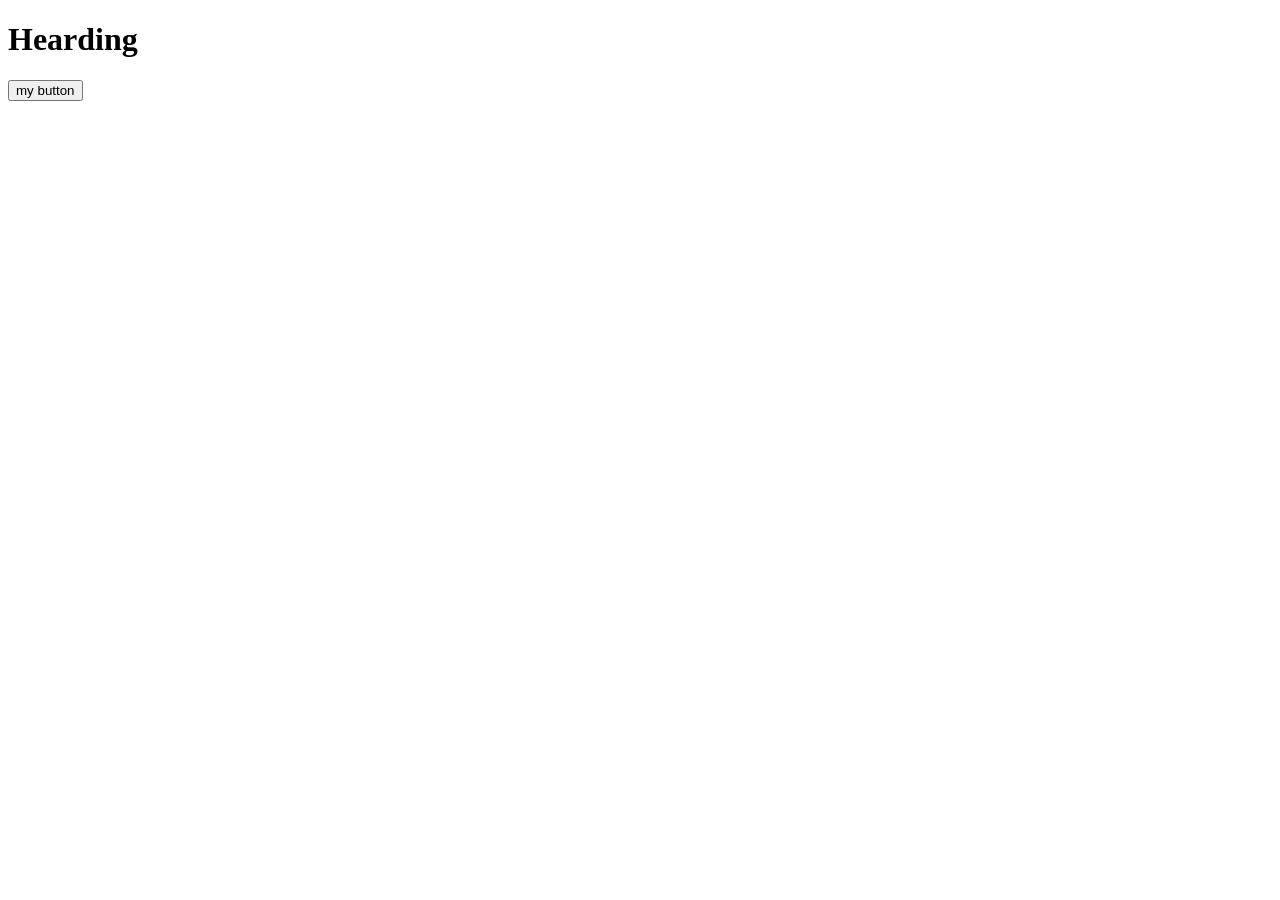
==== commit e8515fe2: "Add files via upload" ====
--- a/Day5/index.html
+++ b/Day5/index.html
@@ -1,1917 +1,15 @@
-<!doctype html>
+<!DOCTYPE html>
 <html lang="en">
-  <head>
-    <meta charset="utf-8" />
-    <meta name="viewport" content="width=device-width, initial-scale=1" />
-    <meta
-      name="description"
-      content="PRAVAH 2026 — Rajasthan-themed Annual Technical & Cultural Fest. Where Innovation Meets Celebration."
-    />
-    <meta name="theme-color" content="#0B1020" />
-
-    <title>PRAVAH 2026 — Rajasthan Tech & Cultural Fest</title>
-
-    <!-- Google Fonts -->
-    <link rel="preconnect" href="https://fonts.googleapis.com" />
-    <link rel="preconnect" href="https://fonts.gstatic.com" crossorigin />
-    <link
-      href="https://fonts.googleapis.com/css2?family=Poppins:wght@300;400;500;600;700;800&display=swap"
-      rel="stylesheet"
-    />
-
-    <!-- Bootstrap 5 -->
-    <link
-      href="https://cdn.jsdelivr.net/npm/bootstrap@5.3.3/dist/css/bootstrap.min.css"
-      rel="stylesheet"
-      integrity="sha384-QWTKZyjpPEjISv5WaRU9OFeRpok6YctnYmDr5pNlyT2bRjXh0JMhjY6hW+ALEwIH"
-      crossorigin="anonymous"
-    />
-
-    <!-- Bootstrap Icons -->
-    <link
-      rel="stylesheet"
-      href="https://cdn.jsdelivr.net/npm/bootstrap-icons@1.11.3/font/bootstrap-icons.min.css"
-    />
-
-    <link rel="stylesheet" href="style.css" />
-  </head>
-
-  <body
-    data-bs-spy="scroll"
-    data-bs-target="#pravaNavbar"
-    data-bs-offset="90"
-    tabindex="0"
-  >
-    <!-- Loading Screen -->
-    <div id="pageLoader" class="page-loader" aria-hidden="true">
-      <div class="loader-card">
-        <div class="loader-logo">
-          <img class="brand-logo" src="assets/pravah-logo.svg" alt="PRAVAH logo" width="34" height="34" />
-          <span class="brand-text">PRAVAH</span>
-        </div>
-        <div class="loader-bar" role="progressbar" aria-label="Loading">
-          <span class="loader-bar-fill"></span>
-        </div>
-        <p class="loader-caption mb-0">Preparing a premium fest experience…</p>
-      </div>
-    </div>
-
-    <!-- Scroll Progress -->
-    <div class="scroll-progress" aria-hidden="true">
-      <div id="scrollProgressBar" class="scroll-progress__bar"></div>
-    </div>
-
-    <!-- Cursor Glow -->
-    <div id="cursorGlow" class="cursor-glow" aria-hidden="true"></div>
-
-    <!-- Navbar -->
-    <nav
-      id="pravaNavbar"
-      class="navbar navbar-expand-lg navbar-dark glass-nav sticky-top"
-      aria-label="Primary"
-    >
-      <div class="container">
-        <a class="navbar-brand d-flex align-items-center gap-2" href="#home">
-          <img class="brand-logo" src="assets/pravah-logo.svg" alt="PRAVAH logo" width="34" height="34" />
-          <span class="fw-bold">PRAVAH</span>
-          <span class="badge rounded-pill text-bg-primary-subtle badge-soft ms-1"
-            >2026</span
-          >
-        </a>
-
-        <button
-          class="navbar-toggler"
-          type="button"
-          data-bs-toggle="collapse"
-          data-bs-target="#navbarContent"
-          aria-controls="navbarContent"
-          aria-expanded="false"
-          aria-label="Toggle navigation"
-        >
-          <span class="navbar-toggler-icon"></span>
-        </button>
-
-        <div class="collapse navbar-collapse" id="navbarContent">
-          <ul class="navbar-nav ms-auto align-items-lg-center gap-lg-1">
-            <li class="nav-item">
-              <a class="nav-link" href="#home">Home</a>
-            </li>
-            <li class="nav-item">
-              <a class="nav-link" href="#about">About</a>
-            </li>
-            <li class="nav-item">
-              <a class="nav-link" href="#events">Events</a>
-            </li>
-            <li class="nav-item">
-              <a class="nav-link" href="#schedule">Schedule</a>
-            </li>
-            <li class="nav-item">
-              <a class="nav-link" href="#gallery">Gallery</a>
-            </li>
-            <li class="nav-item">
-              <a class="nav-link" href="#sponsors">Sponsors</a>
-            </li>
-            <li class="nav-item">
-              <a class="nav-link" href="#registration">Registration</a>
-            </li>
-            <li class="nav-item">
-              <a class="nav-link" href="#contact">Contact</a>
-            </li>
-          </ul>
-
-          <div class="d-flex align-items-center gap-2 ms-lg-3 mt-3 mt-lg-0">
-            <button
-              id="themeToggle"
-              class="btn btn-icon btn-glass"
-              type="button"
-              aria-label="Toggle dark/light mode"
-            >
-              <i class="bi bi-moon-stars-fill"></i>
-            </button>
-
-            <a class="btn btn-gradient btn-sm px-3" href="#registration">
-              <span class="btn-ripple"></span>
-              Register
-              <i class="bi bi-arrow-right-short"></i>
-            </a>
-          </div>
-        </div>
-      </div>
-    </nav>
-
-    <!-- Floating Action Button -->
-    <a
-      id="fabRegister"
-      class="fab btn btn-gradient"
-      href="#registration"
-      aria-label="Quick registration"
-    >
-      <span class="btn-ripple"></span>
-      <i class="bi bi-pencil-square"></i>
-    </a>
-
-    <!-- Hero -->
-    <header id="home" class="hero-section position-relative overflow-hidden">
-      <canvas
-        id="particlesCanvas"
-        class="particles-canvas"
-        aria-hidden="true"
-      ></canvas>
-      <div class="hero-glow" aria-hidden="true"></div>
-
-      <div class="container py-5">
-        <div class="row align-items-center gy-5">
-          <div class="col-lg-6">
-            <div class="reveal">
-              <p class="hero-kicker mb-3">
-                <i class="bi bi-stars me-2"></i>
-                Annual Technical & Cultural Fest
-              </p>
-
-              <h1 class="hero-title mb-3">
-                <span class="typing-wrap">
-                  <span id="typingText">PRAVAH 2026</span>
-                  <span class="typing-caret" aria-hidden="true"></span>
-                </span>
-              </h1>
-
-              <p class="hero-subtitle mb-3">
-                Where Innovation Meets Celebration
-              </p>
-
-              <p class="hero-desc mb-4">
-                Join thousands of creators, coders, makers, performers, and
-                dreamers for three days of tech, culture, music, and future-ready
-                experiences—crafted like an international stage.
-              </p>
-
-              <!-- Countdown -->
-              <div class="countdown glass-card p-3 p-md-4 mb-4 reveal">
-                <div class="d-flex align-items-center justify-content-between">
-                  <div>
-                    <p class="countdown-label mb-1">Fest starts in</p>
-                    <p class="countdown-meta mb-0">
-                      <i class="bi bi-calendar-event me-2"></i>
-                      <span id="festDateText">10 July 2026</span>
-                    </p>
-                  </div>
-                  <span class="pill pill-live">Live</span>
-                </div>
-                <div class="countdown-note mt-3">
-                  <i class="bi bi-info-circle me-2"></i>
-                  Last date of registration: <strong>9 July 2026</strong>
-                </div>
-                <div class="row g-2 g-md-3 mt-3 text-center" id="countdownGrid">
-                  <div class="col-3">
-                    <div class="time-tile">
-                      <div class="time-num" id="cdDays">00</div>
-                      <div class="time-label">Days</div>
-                    </div>
-                  </div>
-                  <div class="col-3">
-                    <div class="time-tile">
-                      <div class="time-num" id="cdHours">00</div>
-                      <div class="time-label">Hours</div>
-                    </div>
-                  </div>
-                  <div class="col-3">
-                    <div class="time-tile">
-                      <div class="time-num" id="cdMinutes">00</div>
-                      <div class="time-label">Minutes</div>
-                    </div>
-                  </div>
-                  <div class="col-3">
-                    <div class="time-tile">
-                      <div class="time-num" id="cdSeconds">00</div>
-                      <div class="time-label">Seconds</div>
-                    </div>
-                  </div>
-                </div>
-              </div>
-
-              <div class="d-flex flex-wrap gap-2 gap-md-3">
-                <a class="btn btn-gradient btn-lg" href="#registration">
-                  <span class="btn-ripple"></span>
-                  Register Now
-                  <i class="bi bi-arrow-right-short"></i>
-                </a>
-                <a class="btn btn-glass btn-lg" href="#events">
-                  <span class="btn-ripple"></span>
-                  Explore Events
-                  <i class="bi bi-compass"></i>
-                </a>
-              </div>
-
-              <div class="hero-badges d-flex flex-wrap gap-2 mt-4">
-                <span class="hero-chip"
-                  ><i class="bi bi-trophy me-2"></i>₹10 Lakhs+ Prize Pool</span
-                >
-                <span class="hero-chip"
-                  ><i class="bi bi-people me-2"></i>5000+ Participants</span
-                >
-                <span class="hero-chip"
-                  ><i class="bi bi-lightning-charge me-2"></i>80+ Events</span
-                >
-              </div>
-            </div>
-          </div>
-
-          <div class="col-lg-6">
-            <div class="hero-visual reveal">
-              <div class="hero-visual__card glass-card">
-                <div class="hero-visual__header">
-                  <span class="dot dot-red"></span>
-                  <span class="dot dot-yellow"></span>
-                  <span class="dot dot-green"></span>
-                  <span class="ms-3 small text-white-50">PRAVAH Live</span>
-                </div>
-                <div class="hero-visual__body">
-                  <img
-                    id="heroImage"
-                    class="hero-image"
-                    src="https://images.unsplash.com/photo-1521737604893-d14cc237f11d?auto=format&fit=crop&w=1200&q=80"
-                    alt="Students collaborating at a tech event"
-                    loading="lazy"
-                  />
-                  <div class="hero-visual__overlay">
-                    <div class="mini-stat">
-                      <div class="mini-stat__icon">
-                        <i class="bi bi-cpu"></i>
-                      </div>
-                      <div>
-                        <div class="mini-stat__value">Tech</div>
-                        <div class="mini-stat__label">Workshops & Challenges</div>
-                      </div>
-                    </div>
-                    <div class="mini-stat">
-                      <div class="mini-stat__icon">
-                        <i class="bi bi-music-note-beamed"></i>
-                      </div>
-                      <div>
-                        <div class="mini-stat__value">Culture</div>
-                        <div class="mini-stat__label">Music & Performances</div>
-                      </div>
-                    </div>
-                    <div class="mini-stat">
-                      <div class="mini-stat__icon">
-                        <i class="bi bi-controller"></i>
-                      </div>
-                      <div>
-                        <div class="mini-stat__value">Gaming</div>
-                        <div class="mini-stat__label">Esports Arena</div>
-                      </div>
-                    </div>
-                  </div>
-                </div>
-              </div>
-
-              <div class="hero-orb orb-1" aria-hidden="true"></div>
-              <div class="hero-orb orb-2" aria-hidden="true"></div>
-              <div class="hero-orb orb-3" aria-hidden="true"></div>
-            </div>
-          </div>
-        </div>
-      </div>
-
-      <!-- Mouse Scroll Indicator -->
-      <a class="scroll-indicator" href="#about" aria-label="Scroll to About">
-        <span class="mouse">
-          <span class="wheel"></span>
-        </span>
-        <span class="scroll-text">Scroll</span>
-      </a>
-    </header>
-
-    <!-- About -->
-    <section id="about" class="section-pad">
-      <div class="container">
-        <div class="row align-items-center gy-4">
-          <div class="col-lg-6">
-            <div class="reveal about-motif glass-card p-4 h-100">
-              <div class="motif-title">Rajasthan • Heritage • Future</div>
-              <p class="text-white-50 mb-0">
-                PRAVAH blends the <strong>royal heritage</strong> of Rajasthan with
-                a modern international event experience—think jaali patterns,
-                desert sunsets, palace lights, and future-ready innovation.
-              </p>
-            </div>
-          </div>
-
-          <div class="col-lg-6">
-            <div class="reveal">
-              <div class="section-head">
-                <p class="section-kicker">About PRAVAH</p>
-                <h2 class="section-title">
-                  A festival engineered for innovation—and designed for delight.
-                </h2>
-                <p class="section-subtitle">
-                  PRAVAH blends high-signal tech competitions with cultural
-                  showcases, bringing together creators from across colleges to
-                  learn, compete, perform, and network.
-                </p>
-              </div>
-
-              <div class="row g-3 mt-2">
-                <div class="col-md-6">
-                  <div class="info-card glass-card p-3 h-100">
-                    <div class="info-card__icon">
-                      <i class="bi bi-bullseye"></i>
-                    </div>
-                    <h3 class="h6 mb-2">Mission</h3>
-                    <p class="mb-0 text-white-50">
-                      Empower students with real-world challenges, mentorship,
-                      and a platform to showcase excellence.
-                    </p>
-                  </div>
-                </div>
-                <div class="col-md-6">
-                  <div class="info-card glass-card p-3 h-100">
-                    <div class="info-card__icon">
-                      <i class="bi bi-eye"></i>
-                    </div>
-                    <h3 class="h6 mb-2">Vision</h3>
-                    <p class="mb-0 text-white-50">
-                      Build a future-facing festival culture with global-grade
-                      experiences and community.
-                    </p>
-                  </div>
-                </div>
-                <div class="col-md-6">
-                  <div class="info-card glass-card p-3 h-100">
-                    <div class="info-card__icon">
-                      <i class="bi bi-ticket-perforated"></i>
-                    </div>
-                    <h3 class="h6 mb-2">Why Attend</h3>
-                    <p class="mb-0 text-white-50">
-                      Win prizes, earn certificates, meet teams, and unlock
-                      opportunities with our sponsor ecosystem.
-                    </p>
-                  </div>
-                </div>
-                <div class="col-md-6">
-                  <div class="info-card glass-card p-3 h-100">
-                    <div class="info-card__icon">
-                      <i class="bi bi-stars"></i>
-                    </div>
-                    <h3 class="h6 mb-2">Experience</h3>
-                    <p class="mb-0 text-white-50">
-                      Premium stages, smooth flows, and an international event
-                      design language across the website and venue.
-                    </p>
-                  </div>
-                </div>
-              </div>
-
-              <div class="row g-3 mt-3">
-                <div class="col-6 col-md-4">
-                  <div class="feature-tile glass-card reveal">
-                    <i class="bi bi-lightbulb"></i>
-                    <span>Innovation</span>
-                  </div>
-                </div>
-                <div class="col-6 col-md-4">
-                  <div class="feature-tile glass-card reveal">
-                    <i class="bi bi-code-slash"></i>
-                    <span>Coding</span>
-                  </div>
-                </div>
-                <div class="col-6 col-md-4">
-                  <div class="feature-tile glass-card reveal">
-                    <i class="bi bi-palette2"></i>
-                    <span>Culture</span>
-                  </div>
-                </div>
-                <div class="col-6 col-md-4">
-                  <div class="feature-tile glass-card reveal">
-                    <i class="bi bi-robot"></i>
-                    <span>Robotics</span>
-                  </div>
-                </div>
-                <div class="col-6 col-md-4">
-                  <div class="feature-tile glass-card reveal">
-                    <i class="bi bi-controller"></i>
-                    <span>Gaming</span>
-                  </div>
-                </div>
-                <div class="col-6 col-md-4">
-                  <div class="feature-tile glass-card reveal">
-                    <i class="bi bi-music-note-beamed"></i>
-                    <span>Music</span>
-                  </div>
-                </div>
-              </div>
-            </div>
-          </div>
-        </div>
-      </div>
-    </section>
-
-    <!-- Stats -->
-    <section class="section-pad pt-0">
-      <div class="container">
-        <div class="stats-wrap glass-card p-4 p-md-5 reveal">
-          <div class="row g-3 g-md-4">
-            <div class="col-6 col-lg-3">
-              <div class="stat-card">
-                <div class="stat-icon"><i class="bi bi-people"></i></div>
-                <div class="stat-num">
-                  <span class="counter" data-target="5000">0</span><span>+</span>
-                </div>
-                <div class="stat-label">Participants</div>
-              </div>
-            </div>
-            <div class="col-6 col-lg-3">
-              <div class="stat-card">
-                <div class="stat-icon"><i class="bi bi-grid"></i></div>
-                <div class="stat-num">
-                  <span class="counter" data-target="80">0</span><span>+</span>
-                </div>
-                <div class="stat-label">Events</div>
-              </div>
-            </div>
-            <div class="col-6 col-lg-3">
-              <div class="stat-card">
-                <div class="stat-icon"><i class="bi bi-buildings"></i></div>
-                <div class="stat-num">
-                  <span class="counter" data-target="50">0</span><span>+</span>
-                </div>
-                <div class="stat-label">Colleges</div>
-              </div>
-            </div>
-            <div class="col-6 col-lg-3">
-              <div class="stat-card">
-                <div class="stat-icon"><i class="bi bi-trophy"></i></div>
-                <div class="stat-num">
-                  ₹<span class="counter" data-target="10">0</span>
-                  <span class="small">Lakhs+</span>
-                </div>
-                <div class="stat-label">Prize Pool</div>
-              </div>
-            </div>
-          </div>
-        </div>
-      </div>
-    </section>
-
-    <!-- Events -->
-    <section id="events" class="section-pad">
-      <div class="container">
-        <div class="section-head text-center reveal">
-          <p class="section-kicker">Events</p>
-          <h2 class="section-title">Pick your arena. Build your legend.</h2>
-          <p class="section-subtitle">
-            Search and filter events by category—then register instantly.
-          </p>
-        </div>
-
-        <!-- Search + Filters -->
-        <div class="glass-card p-3 p-md-4 mb-4 reveal">
-          <div class="row g-2 g-md-3 align-items-center">
-            <div class="col-lg-6">
-              <div class="input-group input-group-lg">
-                <span class="input-group-text bg-transparent border-0 text-white-50">
-                  <i class="bi bi-search"></i>
-                </span>
-                <input
-                  id="eventSearch"
-                  type="text"
-                  class="form-control form-control-lg bg-transparent border-0 text-white"
-                  placeholder="Search events (e.g., Hackathon, Dance, AI, Quiz)…"
-                  aria-label="Search events"
-                />
-              </div>
-              <div class="form-text text-white-50">
-                Tip: try “tech”, “cultural”, “gaming”, “design”.
-              </div>
-            </div>
-
-            <div class="col-lg-6">
-              <div class="d-flex flex-wrap gap-2 justify-content-lg-end">
-                <button
-                  class="btn btn-filter active"
-                  type="button"
-                  data-filter="all"
-                >
-                  <span class="btn-ripple"></span>
-                  All
-                </button>
-                <button class="btn btn-filter" type="button" data-filter="tech">
-                  <span class="btn-ripple"></span>
-                  Tech
-                </button>
-                <button
-                  class="btn btn-filter"
-                  type="button"
-                  data-filter="cultural"
-                >
-                  <span class="btn-ripple"></span>
-                  Cultural
-                </button>
-                <button
-                  class="btn btn-filter"
-                  type="button"
-                  data-filter="gaming"
-                >
-                  <span class="btn-ripple"></span>
-                  Gaming
-                </button>
-                <button
-                  class="btn btn-filter"
-                  type="button"
-                  data-filter="robotics"
-                >
-                  <span class="btn-ripple"></span>
-                  Robotics
-                </button>
-                <button
-                  class="btn btn-filter"
-                  type="button"
-                  data-filter="design"
-                >
-                  <span class="btn-ripple"></span>
-                  Design
-                </button>
-              </div>
-            </div>
-          </div>
-        </div>
-
-        <!-- Cards -->
-        <div id="eventsGrid" class="row g-3 g-md-4">
-          <!-- Tech -->
-          <div class="col-md-6 col-lg-4 event-item" data-category="tech" data-name="Hackathon">
-            <div class="event-card glass-card h-100 tilt-card reveal">
-              <img
-                class="event-img"
-                src="https://images.unsplash.com/photo-1526374965328-7f61d4dc18c5?auto=format&fit=crop&w=1200&q=80"
-                alt="Hackathon"
-                loading="lazy"
-              />
-              <div class="p-4">
-                <div class="d-flex justify-content-between align-items-start gap-2">
-                  <h3 class="h5 mb-2">Hackathon</h3>
-                  <span class="pill pill-tech">Tech</span>
-                </div>
-                <p class="text-white-50 mb-3">
-                  Build, pitch, and ship in 24 hours with mentors, APIs, and a
-                  showcase stage.
-                </p>
-                <ul class="event-meta list-unstyled mb-3">
-                  <li><i class="bi bi-calendar2 me-2"></i>Day 1</li>
-                  <li><i class="bi bi-geo-11alt me-2"></i>Main Auditorium</li>
-                  <li><i class="bi bi-cash-coin me-2"></i>₹2,00,000</li>
-                  <li><i class="bi bi-speedometer2 me-2"></i>Hard</li>
-                </ul>
-                <a class="btn btn-gradient w-100" href="#registration" data-event="Hackathon">
-                  <span class="btn-ripple"></span>
-                  Register
-                </a>
-              </div>
-            </div>
-          </div>
-
-          <div class="col-md-6 col-lg-4 event-item" data-category="tech" data-name="Coding Contest">
-            <div class="event-card glass-card h-100 tilt-card reveal">
-              <img
-                class="event-img"
-                src="https://images.unsplash.com/photo-1555066931-4365d14bab8c?auto=format&fit=crop&w=1200&q=80"
-                alt="Coding contest"
-                loading="lazy"
-              />
-              <div class="p-4">
-                <div class="d-flex justify-content-between align-items-start gap-2">
-                  <h3 class="h5 mb-2">Coding Contest</h3>
-                  <span class="pill pill-tech">Tech</span>
-                </div>
-                <p class="text-white-50 mb-3">
-                  Fast-paced DSA + logic rounds designed for beginners to pros.
-                </p>
-                <ul class="event-meta list-unstyled mb-3">
-                  <li><i class="bi bi-calendar2 me-2"></i>Day 1</li>
-                  <li><i class="bi bi-geo-alt me-2"></i>Lab Block A</li>
-                  <li><i class="bi bi-cash-coin me-2"></i>₹50,000</li>
-                  <li><i class="bi bi-speedometer2 me-2"></i>Medium</li>
-                </ul>
-                <a class="btn btn-gradient w-100" href="#registration" data-event="Coding Contest">
-                  <span class="btn-ripple"></span>
-                  Register
-                </a>
-              </div>
-            </div>
-          </div>
-
-          <div class="col-md-6 col-lg-4 event-item" data-category="tech" data-name="AI Challenge">
-            <div class="event-card glass-card h-100 tilt-card reveal">
-              <img
-                class="event-img"
-                src="https://images.unsplash.com/photo-1531746790731-6c087fecd65a?auto=format&fit=crop&w=1200&q=80"
-                alt="AI challenge"
-                loading="lazy"
-              />
-              <div class="p-4">
-                <div class="d-flex justify-content-between align-items-start gap-2">
-                  <h3 class="h5 mb-2">AI Challenge</h3>
-                  <span class="pill pill-tech">Tech</span>
-                </div>
-                <p class="text-white-50 mb-3">
-                  Solve a real-world ML problem with a leaderboard and final
-                  demo.
-                </p>
-                <ul class="event-meta list-unstyled mb-3">
-                  <li><i class="bi bi-calendar2 me-2"></i>Day 2</li>
-                  <li><i class="bi bi-geo-alt me-2"></i>Innovation Hub</li>
-                  <li><i class="bi bi-cash-coin me-2"></i>₹1,00,000</li>
-                  <li><i class="bi bi-speedometer2 me-2"></i>Hard</li>
-                </ul>
-                <a class="btn btn-gradient w-100" href="#registration" data-event="AI Challenge">
-                  <span class="btn-ripple"></span>
-                  Register
-                </a>
-              </div>
-            </div>
-          </div>
-
-          <div class="col-md-6 col-lg-4 event-item" data-category="robotics" data-name="Robo Race">
-            <div class="event-card glass-card h-100 tilt-card reveal">
-              <img
-                class="event-img"
-                src="https://images.unsplash.com/photo-1485827404703-89b55fcc595e?auto=format&fit=crop&w=1200&q=80"
-                alt="Robo race"
-                loading="lazy"
-              />
-              <div class="p-4">
-                <div class="d-flex justify-content-between align-items-start gap-2">
-                  <h3 class="h5 mb-2">Robo Race</h3>
-                  <span class="pill pill-robo">Robotics</span>
-                </div>
-                <p class="text-white-50 mb-3">
-                  High-speed bots, sharp turns, and obstacles. Precision wins.
-                </p>
-                <ul class="event-meta list-unstyled mb-3">
-                  <li><i class="bi bi-calendar2 me-2"></i>Day 2</li>
-                  <li><i class="bi bi-geo-alt me-2"></i>Ground Arena</li>
-                  <li><i class="bi bi-cash-coin me-2"></i>₹75,000</li>
-                  <li><i class="bi bi-speedometer2 me-2"></i>Medium</li>
-                </ul>
-                <a class="btn btn-gradient w-100" href="#registration" data-event="Robo Race">
-                  <span class="btn-ripple"></span>
-                  Register
-                </a>
-              </div>
-            </div>
-          </div>
-
-          <div class="col-md-6 col-lg-4 event-item" data-category="tech" data-name="Startup Pitch">
-            <div class="event-card glass-card h-100 tilt-card reveal">
-              <img
-                class="event-img"
-                src="https://images.unsplash.com/photo-1551836022-4c4c79ecde51?auto=format&fit=crop&w=1200&q=80"
-                alt="Startup pitch"
-                loading="lazy"
-              />
-              <div class="p-4">
-                <div class="d-flex justify-content-between align-items-start gap-2">
-                  <h3 class="h5 mb-2">Startup Pitch</h3>
-                  <span class="pill pill-tech">Tech</span>
-                </div>
-                <p class="text-white-50 mb-3">
-                  Pitch your product to investors & judges. Storytelling meets
-                  strategy.
-                </p>
-                <ul class="event-meta list-unstyled mb-3">
-                  <li><i class="bi bi-calendar2 me-2"></i>Day 3</li>
-                  <li><i class="bi bi-geo-alt me-2"></i>Conference Hall</li>
-                  <li><i class="bi bi-cash-coin me-2"></i>₹1,25,000</li>
-                  <li><i class="bi bi-speedometer2 me-2"></i>Medium</li>
-                </ul>
-                <a class="btn btn-gradient w-100" href="#registration" data-event="Startup Pitch">
-                  <span class="btn-ripple"></span>
-                  Register
-                </a>
-              </div>
-            </div>
-          </div>
-
-          <!-- Gaming -->
-          <div class="col-md-6 col-lg-4 event-item" data-category="gaming" data-name="Gaming Tournament">
-            <div class="event-card glass-card h-100 tilt-card reveal">
-              <img
-                class="event-img"
-                src="https://images.unsplash.com/photo-1542751371-adc38448a05e?auto=format&fit=crop&w=1200&q=80"
-                alt="Gaming tournament"
-                loading="lazy"
-              />
-              <div class="p-4">
-                <div class="d-flex justify-content-between align-items-start gap-2">
-                  <h3 class="h5 mb-2">Gaming Tournament</h3>
-                  <span class="pill pill-gaming">Gaming</span>
-                </div>
-                <p class="text-white-50 mb-3">
-                  Competitive esports bracket with shoutcasters and finals on
-                  the big screen.
-                </p>
-                <ul class="event-meta list-unstyled mb-3">
-                  <li><i class="bi bi-calendar2 me-2"></i>Day 1</li>
-                  <li><i class="bi bi-geo-alt me-2"></i>Esports Zone</li>
-                  <li><i class="bi bi-cash-coin me-2"></i>₹60,000</li>
-                  <li><i class="bi bi-speedometer2 me-2"></i>Medium</li>
-                </ul>
-                <a class="btn btn-gradient w-100" href="#registration" data-event="Gaming Tournament">
-                  <span class="btn-ripple"></span>
-                  Register
-                </a>
-              </div>
-            </div>
-          </div>
-
-          <!-- Cultural -->
-          <div class="col-md-6 col-lg-4 event-item" data-category="cultural" data-name="Dance Battle">
-            <div class="event-card glass-card h-100 tilt-card reveal">
-              <img
-                class="event-img"
-                src="https://images.unsplash.com/photo-1508700115892-45ecd05ae2ad?auto=format&fit=crop&w=1200&q=80"
-                alt="Dance battle"
-                loading="lazy"
-              />
-              <div class="p-4">
-                <div class="d-flex justify-content-between align-items-start gap-2">
-                  <h3 class="h5 mb-2">Dance Battle</h3>
-                  <span class="pill pill-cultural">Cultural</span>
-                </div>
-                <p class="text-white-50 mb-3">
-                  High-energy solos & crews. Bring your style and own the stage.
-                </p>
-                <ul class="event-meta list-unstyled mb-3">
-                  <li><i class="bi bi-calendar2 me-2"></i>Day 2</li>
-                  <li><i class="bi bi-geo-alt me-2"></i>Open Air Stage</li>
-                  <li><i class="bi bi-cash-coin me-2"></i>₹40,000</li>
-                  <li><i class="bi bi-speedometer2 me-2"></i>Easy</li>
-                </ul>
-                <a class="btn btn-gradient w-100" href="#registration" data-event="Dance Battle">
-                  <span class="btn-ripple"></span>
-                  Register
-                </a>
-              </div>
-            </div>
-          </div>
-
-          <div class="col-md-6 col-lg-4 event-item" data-category="cultural" data-name="Singing Competition">
-            <div class="event-card glass-card h-100 tilt-card reveal">
-              <img
-                class="event-img"
-                src="https://images.unsplash.com/photo-1516280440614-37939bbacd81?auto=format&fit=crop&w=1200&q=80"
-                alt="Singing competition"
-                loading="lazy"
-              />
-              <div class="p-4">
-                <div class="d-flex justify-content-between align-items-start gap-2">
-                  <h3 class="h5 mb-2">Singing Competition</h3>
-                  <span class="pill pill-cultural">Cultural</span>
-                </div>
-                <p class="text-white-50 mb-3">
-                  Solo vocals across genres with a grand finale performance.
-                </p>
-                <ul class="event-meta list-unstyled mb-3">
-                  <li><i class="bi bi-calendar2 me-2"></i>Day 3</li>
-                  <li><i class="bi bi-geo-alt me-2"></i>Music Lounge</li>
-                  <li><i class="bi bi-cash-coin me-2"></i>₹35,000</li>
-                  <li><i class="bi bi-speedometer2 me-2"></i>Easy</li>
-                </ul>
-                <a class="btn btn-gradient w-100" href="#registration" data-event="Singing Competition">
-                  <span class="btn-ripple"></span>
-                  Register
-                </a>
-              </div>
-            </div>
-          </div>
-
-          <!-- Design -->
-          <div class="col-md-6 col-lg-4 event-item" data-category="design" data-name="Web Design">
-            <div class="event-card glass-card h-100 tilt-card reveal">
-              <img
-                class="event-img"
-                src="https://images.unsplash.com/photo-1559028012-481c04fa702d?auto=format&fit=crop&w=1200&q=80"
-                alt="Web design"
-                loading="lazy"
-              />
-              <div class="p-4">
-                <div class="d-flex justify-content-between align-items-start gap-2">
-                  <h3 class="h5 mb-2">Web Design</h3>
-                  <span class="pill pill-design">Design</span>
-                </div>
-                <p class="text-white-50 mb-3">
-                  Design a landing page under constraints. UX, UI, and polish
-                  matter.
-                </p>
-                <ul class="event-meta list-unstyled mb-3">
-                  <li><i class="bi bi-calendar2 me-2"></i>Day 2</li>
-                  <li><i class="bi bi-geo-alt me-2"></i>Design Studio</li>
-                  <li><i class="bi bi-cash-coin me-2"></i>₹30,000</li>
-                  <li><i class="bi bi-speedometer2 me-2"></i>Medium</li>
-                </ul>
-                <a class="btn btn-gradient w-100" href="#registration" data-event="Web Design">
-                  <span class="btn-ripple"></span>
-                  Register
-                </a>
-              </div>
-            </div>
-          </div>
-
-          <div class="col-md-6 col-lg-4 event-item" data-category="design" data-name="UI/UX Challenge">
-            <div class="event-card glass-card h-100 tilt-card reveal">
-              <img
-                class="event-img"
-                src="https://images.unsplash.com/photo-1553877522-43269d4ea984?auto=format&fit=crop&w=1200&q=80"
-                alt="UI UX Challenge"
-                loading="lazy"
-              />
-              <div class="p-4">
-                <div class="d-flex justify-content-between align-items-start gap-2">
-                  <h3 class="h5 mb-2">UI/UX Challenge</h3>
-                  <span class="pill pill-design">Design</span>
-                </div>
-                <p class="text-white-50 mb-3">
-                  Solve a product UX problem and present a crisp case study.
-                </p>
-                <ul class="event-meta list-unstyled mb-3">
-                  <li><i class="bi bi-calendar2 me-2"></i>Day 3</li>
-                  <li><i class="bi bi-geo-alt me-2"></i>Innovation Hub</li>
-                  <li><i class="bi bi-cash-coin me-2"></i>₹45,000</li>
-                  <li><i class="bi bi-speedometer2 me-2"></i>Hard</li>
-                </ul>
-                <a class="btn btn-gradient w-100" href="#registration" data-event="UI/UX Challenge">
-                  <span class="btn-ripple"></span>
-                  Register
-                </a>
-              </div>
-            </div>
-          </div>
-
-          <!-- Fun -->
-          <div class="col-md-6 col-lg-4 event-item" data-category="cultural" data-name="Photography">
-            <div class="event-card glass-card h-100 tilt-card reveal">
-              <img
-                class="event-img"
-                src="https://images.unsplash.com/photo-1516035069371-29a1b244cc32?auto=format&fit=crop&w=1200&q=80"
-                alt="Photography"
-                loading="lazy"
-              />
-              <div class="p-4">
-                <div class="d-flex justify-content-between align-items-start gap-2">
-                  <h3 class="h5 mb-2">Photography</h3>
-                  <span class="pill pill-cultural">Cultural</span>
-                </div>
-                <p class="text-white-50 mb-3">
-                  Capture PRAVAH through your lens. Theme-based submissions with
-                  jury picks.
-                </p>
-                <ul class="event-meta list-unstyled mb-3">
-                  <li><i class="bi bi-calendar2 me-2"></i>All Days</li>
-                  <li><i class="bi bi-geo-alt me-2"></i>Campus</li>
-                  <li><i class="bi bi-cash-coin me-2"></i>₹20,000</li>
-                  <li><i class="bi bi-speedometer2 me-2"></i>Easy</li>
-                </ul>
-                <a class="btn btn-gradient w-100" href="#registration" data-event="Photography">
-                  <span class="btn-ripple"></span>
-                  Register
-                </a>
-              </div>
-            </div>
-          </div>
-
-          <div class="col-md-6 col-lg-4 event-item" data-category="tech" data-name="Quiz Competition">
-            <div class="event-card glass-card h-100 tilt-card reveal">
-              <img
-                class="event-img"
-                src="https://images.unsplash.com/photo-1456081101716-74e616ab23d8?auto=format&fit=crop&w=1200&q=80"
-                alt="Quiz competition"
-                loading="lazy"
-              />
-              <div class="p-4">
-                <div class="d-flex justify-content-between align-items-start gap-2">
-                  <h3 class="h5 mb-2">Quiz Competition</h3>
-                  <span class="pill pill-tech">Tech</span>
-                </div>
-                <p class="text-white-50 mb-3">
-                  Rapid-fire rounds across tech, current affairs, and pop
-                  culture.
-                </p>
-                <ul class="event-meta list-unstyled mb-3">
-                  <li><i class="bi bi-calendar2 me-2"></i>Day 1</li>
-                  <li><i class="bi bi-geo-alt me-2"></i>Seminar Hall</li>
-                  <li><i class="bi bi-cash-coin me-2"></i>₹25,000</li>
-                  <li><i class="bi bi-speedometer2 me-2"></i>Easy</li>
-                </ul>
-                <a class="btn btn-gradient w-100" href="#registration" data-event="Quiz Competition">
-                  <span class="btn-ripple"></span>
-                  Register
-                </a>
-              </div>
-            </div>
-          </div>
-
-          <div class="col-md-6 col-lg-4 event-item" data-category="gaming" data-name="Treasure Hunt">
-            <div class="event-card glass-card h-100 tilt-card reveal">
-              <img
-                class="event-img"
-                src="https://images.unsplash.com/photo-1521295121783-8a321d551ad2?auto=format&fit=crop&w=1200&q=80"
-                alt="Treasure hunt"
-                loading="lazy"
-              />
-              <div class="p-4">
-                <div class="d-flex justify-content-between align-items-start gap-2">
-                  <h3 class="h5 mb-2">Treasure Hunt</h3>
-                  <span class="pill pill-gaming">Gaming</span>
-                </div>
-                <p class="text-white-50 mb-3">
-                  Decode clues, race across campus, and unlock the final chest.
-                </p>
-                <ul class="event-meta list-unstyled mb-3">
-                  <li><i class="bi bi-calendar2 me-2"></i>Day 3</li>
-                  <li><i class="bi bi-geo-alt me-2"></i>Campus</li>
-                  <li><i class="bi bi-cash-coin me-2"></i>₹20,000</li>
-                  <li><i class="bi bi-speedometer2 me-2"></i>Easy</li>
-                </ul>
-                <a class="btn btn-gradient w-100" href="#registration" data-event="Treasure Hunt">
-                  <span class="btn-ripple"></span>
-                  Register
-                </a>
-              </div>
-            </div>
-          </div>
-        </div>
-
-        <div class="text-center mt-4 reveal">
-          <p class="text-white-50 mb-2">
-            Can’t decide? Register once—choose your event in the form.
-          </p>
-          <a class="btn btn-glass" href="#registration">
-            <span class="btn-ripple"></span>
-            Open Registration
-            <i class="bi bi-chevron-right"></i>
-          </a>
-        </div>
-      </div>
-    </section>
-
-    <!-- Schedule -->
-    <section id="schedule" class="section-pad pt-0">
-      <div class="container">
-        <div class="section-head text-center reveal">
-          <p class="section-kicker">Schedule</p>
-          <h2 class="section-title">Three days. Zero dull moments.</h2>
-          <p class="section-subtitle">
-            A professional timeline of key events. Final timings may vary.
-          </p>
-        </div>
-
-        <div class="timeline glass-card p-4 p-md-5 reveal">
-          <div class="timeline-day">
-            <div class="timeline-day__title">
-              <span class="pill pill-live">Day 1</span>
-              <h3 class="h5 mb-0">Kickoff & Core Competitions</h3>
-            </div>
-            <div class="timeline-items">
-              <div class="timeline-item">
-                <div class="timeline-time">09:00</div>
-                <div class="timeline-content">
-                  <div class="timeline-title">Opening Ceremony</div>
-                  <div class="timeline-desc">Welcome note, keynote, and fest walkthrough.</div>
-                </div>
-              </div>
-              <div class="timeline-item">
-                <div class="timeline-time">10:30</div>
-                <div class="timeline-content">
-                  <div class="timeline-title">Coding Contest</div>
-                  <div class="timeline-desc">DSA + logic rounds in Lab Block A.</div>
-                </div>
-              </div>
-              <div class="timeline-item">
-                <div class="timeline-time">12:30</div>
-                <div class="timeline-content">
-                  <div class="timeline-title">Gaming Tournament (Qualifiers)</div>
-                  <div class="timeline-desc">Bracket-based esports qualifiers.</div>
-                </div>
-              </div>
-              <div class="timeline-item">
-                <div class="timeline-time">14:00</div>
-                <div class="timeline-content">
-                  <div class="timeline-title">Hackathon (Start)</div>
-                  <div class="timeline-desc">Team check-in, problem statements, build begins.</div>
-                </div>
-              </div>
-            </div>
-          </div>
-
-          <div class="timeline-day mt-4 mt-md-5">
-            <div class="timeline-day__title">
-              <span class="pill pill-live">Day 2</span>
-              <h3 class="h5 mb-0">Robotics, Design & Culture</h3>
-            </div>
-            <div class="timeline-items">
-              <div class="timeline-item">
-                <div class="timeline-time">09:30</div>
-                <div class="timeline-content">
-                  <div class="timeline-title">AI Challenge</div>
-                  <div class="timeline-desc">Dataset drop + model building with leaderboard.</div>
-                </div>
-              </div>
-              <div class="timeline-item">
-                <div class="timeline-time">11:30</div>
-                <div class="timeline-content">
-                  <div class="timeline-title">Robo Race</div>
-                  <div class="timeline-desc">Arena runs, heats, and final lap.</div>
-                </div>
-              </div>
-              <div class="timeline-item">
-                <div class="timeline-time">14:30</div>
-                <div class="timeline-content">
-                  <div class="timeline-title">Web Design</div>
-                  <div class="timeline-desc">Landing page sprint in the Design Studio.</div>
-                </div>
-              </div>
-              <div class="timeline-item">
-                <div class="timeline-time">18:00</div>
-                <div class="timeline-content">
-                  <div class="timeline-title">Dance Battle</div>
-                  <div class="timeline-desc">Stage showdown with a hype finale.</div>
-                </div>
-              </div>
-            </div>
-          </div>
-
-          <div class="timeline-day mt-4 mt-md-5">
-            <div class="timeline-day__title">
-              <span class="pill pill-live">Day 3</span>
-              <h3 class="h5 mb-0">Finals, Pitch & Closing</h3>
-            </div>
-            <div class="timeline-items">
-              <div class="timeline-item">
-                <div class="timeline-time">10:00</div>
-                <div class="timeline-content">
-                  <div class="timeline-title">Treasure Hunt</div>
-                  <div class="timeline-desc">Clues go live across campus zones.</div>
-                </div>
-              </div>
-              <div class="timeline-item">
-                <div class="timeline-time">12:00</div>
-                <div class="timeline-content">
-                  <div class="timeline-title">Startup Pitch</div>
-                  <div class="timeline-desc">Pitch decks, demos, and investor Q&amp;A.</div>
-                </div>
-              </div>
-              <div class="timeline-item">
-                <div class="timeline-time">15:30</div>
-                <div class="timeline-content">
-                  <div class="timeline-title">UI/UX Challenge</div>
-                  <div class="timeline-desc">Case-study presentations and jury scoring.</div>
-                </div>
-              </div>
-              <div class="timeline-item">
-                <div class="timeline-time">18:30</div>
-                <div class="timeline-content">
-                  <div class="timeline-title">Closing + Prize Distribution</div>
-                  <div class="timeline-desc">Winners, certificates, and grand finale.</div>
-                </div>
-              </div>
-            </div>
-          </div>
-        </div>
-      </div>
-    </section>
-
-    <!-- Gallery -->
-    <section id="gallery" class="section-pad">
-      <div class="container">
-        <div class="section-head text-center reveal">
-          <p class="section-kicker">Gallery</p>
-          <h2 class="section-title">Moments that feel like a movie.</h2>
-          <p class="section-subtitle">
-            Hover to zoom. Click to open the lightbox.
-          </p>
-        </div>
-
-        <div class="masonry reveal" id="galleryMasonry">
-          <button class="masonry-item" type="button" data-src="https://images.unsplash.com/photo-1522199710521-72d69614c702?auto=format&fit=crop&w=1600&q=80" aria-label="Open gallery image 1">
-            <img loading="lazy" src="https://images.unsplash.com/photo-1522199710521-72d69614c702?auto=format&fit=crop&w=900&q=80" alt="Workshop session" />
-          </button>
-          <button class="masonry-item" type="button" data-src="https://images.unsplash.com/photo-1526481280695-3c687fd643ed?auto=format&fit=crop&w=1600&q=80" aria-label="Open gallery image 2">
-            <img loading="lazy" src="https://images.unsplash.com/photo-1526481280695-3c687fd643ed?auto=format&fit=crop&w=900&q=80" alt="Stage performance" />
-          </button>
-          <button class="masonry-item" type="button" data-src="https://images.unsplash.com/photo-1529101091764-c3526daf38fe?auto=format&fit=crop&w=1600&q=80" aria-label="Open gallery image 3">
-            <img loading="lazy" src="https://images.unsplash.com/photo-1529101091764-c3526daf38fe?auto=format&fit=crop&w=900&q=80" alt="Audience cheering" />
-          </button>
-          <button class="masonry-item" type="button" data-src="https://images.unsplash.com/photo-1521737604893-d14cc237f11d?auto=format&fit=crop&w=1600&q=80" aria-label="Open gallery image 4">
-            <img loading="lazy" src="https://images.unsplash.com/photo-1521737604893-d14cc237f11d?auto=format&fit=crop&w=900&q=80" alt="Team collaboration" />
-          </button>
-          <button class="masonry-item" type="button" data-src="https://images.unsplash.com/photo-1522202176988-66273c2fd55f?auto=format&fit=crop&w=1600&q=80" aria-label="Open gallery image 5">
-            <img loading="lazy" src="https://images.unsplash.com/photo-1522202176988-66273c2fd55f?auto=format&fit=crop&w=900&q=80" alt="Coding on laptops" />
-          </button>
-          <button class="masonry-item" type="button" data-src="https://images.unsplash.com/photo-1529333166437-7750a6dd5a70?auto=format&fit=crop&w=1600&q=80" aria-label="Open gallery image 6">
-            <img loading="lazy" src="https://images.unsplash.com/photo-1529333166437-7750a6dd5a70?auto=format&fit=crop&w=900&q=80" alt="Concert lights" />
-          </button>
-          <button class="masonry-item" type="button" data-src="https://images.unsplash.com/photo-1515169067865-5387ec356754?auto=format&fit=crop&w=1600&q=80" aria-label="Open gallery image 7">
-            <img loading="lazy" src="https://images.unsplash.com/photo-1515169067865-5387ec356754?auto=format&fit=crop&w=900&q=80" alt="Robotics demo" />
-          </button>
-          <button class="masonry-item" type="button" data-src="https://images.unsplash.com/photo-1519741497674-611481863552?auto=format&fit=crop&w=1600&q=80" aria-label="Open gallery image 8">
-            <img loading="lazy" src="https://images.unsplash.com/photo-1519741497674-611481863552?auto=format&fit=crop&w=900&q=80" alt="Prize distribution" />
-          </button>
-        </div>
-      </div>
-    </section>
-
-    <!-- Sponsors -->
-    <section id="sponsors" class="section-pad pt-0">
-      <div class="container">
-        <div class="section-head text-center reveal">
-          <p class="section-kicker">Sponsors</p>
-          <h2 class="section-title">Powered by partners who build the future.</h2>
-          <p class="section-subtitle">Auto-scrolling sponsor wall with tiers.</p>
-        </div>
-
-        <div class="row g-3 g-md-4">
-          <div class="col-lg-12">
-            <div class="tier-card glass-card p-4 reveal">
-              <div class="d-flex align-items-center justify-content-between flex-wrap gap-2 mb-3">
-                <h3 class="h5 mb-0"><i class="bi bi-award me-2 text-warning"></i>Gold Sponsors</h3>
-                <span class="text-white-50 small">Premium Partners</span>
-              </div>
-              <div class="logo-marquee" aria-label="Gold sponsor logos">
-                <div class="logo-track">
-                  <div class="logo-pill">AURORA</div>
-                  <div class="logo-pill">NEXA TECH</div>
-                  <div class="logo-pill">BYTEFORGE</div>
-                  <div class="logo-pill">SKYLINE</div>
-                  <div class="logo-pill">VOLT AI</div>
-                  <div class="logo-pill">AURORA</div>
-                  <div class="logo-pill">NEXA TECH</div>
-                  <div class="logo-pill">BYTEFORGE</div>
-                  <div class="logo-pill">SKYLINE</div>
-                  <div class="logo-pill">VOLT AI</div>
-                </div>
-              </div>
-            </div>
-          </div>
-
-          <div class="col-lg-6">
-            <div class="tier-card glass-card p-4 reveal">
-              <div class="d-flex align-items-center justify-content-between flex-wrap gap-2 mb-3">
-                <h3 class="h6 mb-0"><i class="bi bi-award me-2 text-secondary"></i>Silver Sponsors</h3>
-                <span class="text-white-50 small">Growth Partners</span>
-              </div>
-              <div class="logo-marquee logo-marquee--reverse" aria-label="Silver sponsor logos">
-                <div class="logo-track">
-                  <div class="logo-pill logo-pill--soft">PIXEL LAB</div>
-                  <div class="logo-pill logo-pill--soft">CLOUDWAVE</div>
-                  <div class="logo-pill logo-pill--soft">DEVSPRINT</div>
-                  <div class="logo-pill logo-pill--soft">ROBOCORE</div>
-                  <div class="logo-pill logo-pill--soft">PIXEL LAB</div>
-                  <div class="logo-pill logo-pill--soft">CLOUDWAVE</div>
-                  <div class="logo-pill logo-pill--soft">DEVSPRINT</div>
-                  <div class="logo-pill logo-pill--soft">ROBOCORE</div>
-                </div>
-              </div>
-            </div>
-          </div>
-
-          <div class="col-lg-6">
-            <div class="tier-card glass-card p-4 reveal">
-              <div class="d-flex align-items-center justify-content-between flex-wrap gap-2 mb-3">
-                <h3 class="h6 mb-0"><i class="bi bi-award me-2" style="color:#cd7f32"></i>Bronze Sponsors</h3>
-                <span class="text-white-50 small">Community Partners</span>
-              </div>
-              <div class="logo-marquee" aria-label="Bronze sponsor logos">
-                <div class="logo-track">
-                  <div class="logo-pill logo-pill--faint">CAMPUS MART</div>
-                  <div class="logo-pill logo-pill--faint">STUDIO ZEN</div>
-                  <div class="logo-pill logo-pill--faint">FOODTRUCKS</div>
-                  <div class="logo-pill logo-pill--faint">PRINT HUB</div>
-                  <div class="logo-pill logo-pill--faint">CAMPUS MART</div>
-                  <div class="logo-pill logo-pill--faint">STUDIO ZEN</div>
-                  <div class="logo-pill logo-pill--faint">FOODTRUCKS</div>
-                  <div class="logo-pill logo-pill--faint">PRINT HUB</div>
-                </div>
-              </div>
-            </div>
-          </div>
-        </div>
-      </div>
-    </section>
-
-    <!-- Registration -->
-    <section id="registration" class="section-pad">
-      <div class="container">
-        <div class="section-head text-center reveal">
-          <p class="section-kicker">Registration</p>
-          <h2 class="section-title">Secure your spot at PRAVAH 2026.</h2>
-          <p class="section-subtitle">
-            Glassmorphism form with validation, LocalStorage, and a unique PRAVAH
-            registration ID.
-          </p>
-        </div>
-
-        <div class="row justify-content-center">
-          <div class="col-xl-10">
-            <div class="glass-card p-4 p-md-5 reveal">
-              <div class="d-flex flex-wrap align-items-center justify-content-between gap-2 mb-4">
-                <div>
-                  <h3 class="h5 mb-1">Participant Details</h3>
-                  <p class="text-white-50 mb-0">
-                    Already registered? Count:
-                    <span class="fw-semibold text-white" id="registrationCount">0</span>
-                  </p>
-                </div>
-                <div class="d-flex gap-2">
-                  <button
-                    id="fillDemoBtn"
-                    class="btn btn-glass btn-sm"
-                    type="button"
-                    aria-label="Fill demo data"
-                  >
-                    <span class="btn-ripple"></span>
-                    Fill Demo
-                  </button>
-                  <button
-                    id="clearRegistrationsBtn"
-                    class="btn btn-glass btn-sm"
-                    type="button"
-                    aria-label="Clear saved registrations"
-                  >
-                    <span class="btn-ripple"></span>
-                    Clear Saved
-                  </button>
-                </div>
-              </div>
-
-              <form id="registrationForm" class="needs-validation" novalidate>
-                <div class="row g-3">
-                  <div class="col-md-6">
-                    <label class="form-label" for="fullName">Full Name</label>
-                    <input class="form-control" id="fullName" name="fullName" type="text" required />
-                    <div class="invalid-feedback">Please enter your full name.</div>
-                  </div>
-                  <div class="col-md-6">
-                    <label class="form-label" for="email">Email</label>
-                    <input class="form-control" id="email" name="email" type="email" required />
-                    <div class="invalid-feedback">Please enter a valid email address.</div>
-                  </div>
-                  <div class="col-md-6">
-                    <label class="form-label" for="phone">Phone Number</label>
-                    <input class="form-control" id="phone" name="phone" type="tel" inputmode="numeric" required />
-                    <div class="invalid-feedback">Enter a valid phone number (10 digits).</div>
-                  </div>
-                  <div class="col-md-6">
-                    <label class="form-label" for="collegeName">College Name</label>
-                    <input class="form-control" id="collegeName" name="collegeName" type="text" required />
-                    <div class="invalid-feedback">Please enter your college name.</div>
-                  </div>
-                  <div class="col-md-6">
-                    <label class="form-label" for="university">University</label>
-                    <input class="form-control" id="university" name="university" type="text" required />
-                    <div class="invalid-feedback">Please enter your university.</div>
-                  </div>
-                  <div class="col-md-6">
-                    <label class="form-label" for="branch">Branch</label>
-                    <input class="form-control" id="branch" name="branch" type="text" required />
-                    <div class="invalid-feedback">Please enter your branch.</div>
-                  </div>
-                  <div class="col-md-4">
-                    <label class="form-label" for="year">Year</label>
-                    <select class="form-select" id="year" name="year" required>
-                      <option value="">Select</option>
-                      <option>1st Year</option>
-                      <option>2nd Year</option>
-                      <option>3rd Year</option>
-                      <option>4th Year</option>
-                      <option>Postgraduate</option>
-                    </select>
-                    <div class="invalid-feedback">Please select your year.</div>
-                  </div>
-                  <div class="col-md-4">
-                    <label class="form-label" for="gender">Gender</label>
-                    <select class="form-select" id="gender" name="gender" required>
-                      <option value="">Select</option>
-                      <option>Male</option>
-                      <option>Female</option>
-                      <option>Non-binary</option>
-                      <option>Prefer not to say</option>
-                    </select>
-                    <div class="invalid-feedback">Please select a gender option.</div>
-                  </div>
-                  <div class="col-md-4">
-                    <label class="form-label" for="dob">Date of Birth</label>
-                    <input class="form-control" id="dob" name="dob" type="date" required />
-                    <div class="invalid-feedback">Please enter a valid date of birth (minimum age applies).</div>
-                  </div>
-                  <div class="col-md-6">
-                    <label class="form-label" for="city">City</label>
-                    <input class="form-control" id="city" name="city" type="text" required />
-                    <div class="invalid-feedback">Please enter your city.</div>
-                  </div>
-                  <div class="col-md-6">
-                    <label class="form-label" for="state">State</label>
-                    <input class="form-control" id="state" name="state" type="text" required />
-                    <div class="invalid-feedback">Please enter your state.</div>
-                  </div>
-                  <div class="col-12">
-                    <label class="form-label" for="address">Address</label>
-                    <textarea class="form-control" id="address" name="address" rows="2" required></textarea>
-                    <div class="invalid-feedback">Please enter your full address.</div>
-                  </div>
-
-                  <div class="col-md-6">
-                    <label class="form-label" for="selectEvent">Select Event</label>
-                    <select class="form-select" id="selectEvent" name="selectEvent" required>
-                      <option value="">Choose an event</option>
-                      <option>Hackathon</option>
-                      <option>Coding Contest</option>
-                      <option>AI Challenge</option>
-                      <option>Gaming Tournament</option>
-                      <option>Robo Race</option>
-                      <option>Treasure Hunt</option>
-                      <option>Dance Battle</option>
-                      <option>Singing Competition</option>
-                      <option>Photography</option>
-                      <option>Startup Pitch</option>
-                      <option>Quiz Competition</option>
-                      <option>Web Design</option>
-                      <option>UI/UX Challenge</option>
-                    </select>
-                    <div class="invalid-feedback">Please select an event.</div>
-                  </div>
-                  <div class="col-md-6">
-                    <label class="form-label" for="emergencyContact">Emergency Contact</label>
-                    <input class="form-control" id="emergencyContact" name="emergencyContact" type="tel" inputmode="numeric" required />
-                    <div class="invalid-feedback">Enter a valid emergency contact number (10 digits).</div>
-                  </div>
-                  <div class="col-md-4">
-                    <label class="form-label" for="foodPreference">Food Preference</label>
-                    <select class="form-select" id="foodPreference" name="foodPreference" required>
-                      <option value="">Select</option>
-                      <option>Veg</option>
-                      <option>Non-Veg</option>
-                      <option>Vegan</option>
-                      <option>Jain</option>
-                    </select>
-                    <div class="invalid-feedback">Please select a food preference.</div>
-                  </div>
-                  <div class="col-md-4">
-                    <label class="form-label" for="accommodation">Accommodation Required</label>
-                    <select class="form-select" id="accommodation" name="accommodation" required>
-                      <option value="">Select</option>
-                      <option>Yes</option>
-                      <option>No</option>
-                    </select>
-                    <div class="invalid-feedback">Please select accommodation option.</div>
-                  </div>
-                  <div class="col-md-4">
-                    <label class="form-label" for="tshirtSize">T-Shirt Size</label>
-                    <select class="form-select" id="tshirtSize" name="tshirtSize" required>
-                      <option value="">Select</option>
-                      <option>XS</option>
-                      <option>S</option>
-                      <option>M</option>
-                      <option>L</option>
-                      <option>XL</option>
-                      <option>XXL</option>
-                    </select>
-                    <div class="invalid-feedback">Please select a T-shirt size.</div>
-                  </div>
-                  <div class="col-md-6">
-                    <label class="form-label" for="collegeIdUpload">Upload College ID</label>
-                    <input class="form-control" id="collegeIdUpload" name="collegeIdUpload" type="file" accept="image/*,.pdf" required />
-                    <div class="invalid-feedback">Please upload your college ID (image/PDF).</div>
-                  </div>
-
-                  <div class="col-md-6">
-                    <label class="form-label" for="password">Password</label>
-                    <div class="input-group">
-                      <input class="form-control" id="password" name="password" type="password" required />
-                      <button class="btn btn-glass" type="button" id="togglePassword" aria-label="Show/hide password">
-                        <i class="bi bi-eye"></i>
-                      </button>
-                    </div>
-                    <div class="form-text text-white-50">
-                      Use at least 8 characters with uppercase, lowercase, number, and symbol.
-                    </div>
-                    <div class="invalid-feedback">Please enter a strong password.</div>
-                  </div>
-                  <div class="col-md-6">
-                    <label class="form-label" for="confirmPassword">Confirm Password</label>
-                    <input class="form-control" id="confirmPassword" name="confirmPassword" type="password" required />
-                    <div class="invalid-feedback">Passwords do not match.</div>
-                  </div>
-
-                  <div class="col-12">
-                    <div class="form-check">
-                      <input class="form-check-input" type="checkbox" id="terms" required />
-                      <label class="form-check-label" for="terms">
-                        I agree to Terms &amp; Conditions
-                      </label>
-                      <div class="invalid-feedback">You must agree before submitting.</div>
-                    </div>
-                  </div>
-
-                  <div class="col-12 d-flex flex-wrap gap-2 pt-2">
-                    <button class="btn btn-gradient btn-lg" type="submit">
-                      <span class="btn-ripple"></span>
-                      Submit Registration
-                    </button>
-                    <button class="btn btn-glass btn-lg" type="reset" id="resetFormBtn">
-                      <span class="btn-ripple"></span>
-                      Reset
-                    </button>
-                  </div>
-                </div>
-              </form>
-            </div>
-          </div>
-        </div>
-      </div>
-    </section>
-
-    <!-- Testimonials -->
-    <section id="testimonials" class="section-pad pt-0">
-      <div class="container">
-        <div class="section-head text-center reveal">
-          <p class="section-kicker">Testimonials</p>
-          <h2 class="section-title">Students love the PRAVAH vibe.</h2>
-          <p class="section-subtitle">Carousel with ratings and real energy.</p>
-        </div>
-
-        <div class="row justify-content-center">
-          <div class="col-lg-10">
-            <div id="testimonialsCarousel" class="carousel slide reveal" data-bs-ride="carousel">
-              <div class="carousel-indicators">
-                <button type="button" data-bs-target="#testimonialsCarousel" data-bs-slide-to="0" class="active" aria-current="true" aria-label="Slide 1"></button>
-                <button type="button" data-bs-target="#testimonialsCarousel" data-bs-slide-to="1" aria-label="Slide 2"></button>
-                <button type="button" data-bs-target="#testimonialsCarousel" data-bs-slide-to="2" aria-label="Slide 3"></button>
-              </div>
-              <div class="carousel-inner">
-                <div class="carousel-item active">
-                  <div class="glass-card p-4 p-md-5">
-                    <div class="d-flex align-items-center gap-3 mb-3">
-                      <img class="avatar" src="https://i.pravatar.cc/96?img=12" alt="Student avatar" loading="lazy" />
-                      <div>
-                        <div class="fw-semibold">Aanya Sharma</div>
-                        <div class="text-white-50 small">CSE, 3rd Year</div>
-                      </div>
-                    </div>
-                    <div class="rating mb-2" aria-label="Rating 5 out of 5">
-                      <i class="bi bi-star-fill"></i><i class="bi bi-star-fill"></i><i class="bi bi-star-fill"></i><i class="bi bi-star-fill"></i><i class="bi bi-star-fill"></i>
-                    </div>
-                    <p class="mb-0 text-white-50">
-                      “PRAVAH felt like a global conference. The hackathon mentors were incredible and the website made registration effortless.”
-                    </p>
-                  </div>
-                </div>
-                <div class="carousel-item">
-                  <div class="glass-card p-4 p-md-5">
-                    <div class="d-flex align-items-center gap-3 mb-3">
-                      <img class="avatar" src="https://i.pravatar.cc/96?img=32" alt="Student avatar" loading="lazy" />
-                      <div>
-                        <div class="fw-semibold">Rohan Verma</div>
-                        <div class="text-white-50 small">ECE, Final Year</div>
-                      </div>
-                    </div>
-                    <div class="rating mb-2" aria-label="Rating 4 out of 5">
-                      <i class="bi bi-star-fill"></i><i class="bi bi-star-fill"></i><i class="bi bi-star-fill"></i><i class="bi bi-star-fill"></i><i class="bi bi-star"></i>
-                    </div>
-                    <p class="mb-0 text-white-50">
-                      “Robo Race was intense. The schedule timeline and event filters helped our team plan everything in minutes.”
-                    </p>
-                  </div>
-                </div>
-                <div class="carousel-item">
-                  <div class="glass-card p-4 p-md-5">
-                    <div class="d-flex align-items-center gap-3 mb-3">
-                      <img class="avatar" src="https://i.pravatar.cc/96?img=56" alt="Student avatar" loading="lazy" />
-                      <div>
-                        <div class="fw-semibold">Meera Iyer</div>
-                        <div class="text-white-50 small">Design, 2nd Year</div>
-                      </div>
-                    </div>
-                    <div class="rating mb-2" aria-label="Rating 5 out of 5">
-                      <i class="bi bi-star-fill"></i><i class="bi bi-star-fill"></i><i class="bi bi-star-fill"></i><i class="bi bi-star-fill"></i><i class="bi bi-star-fill"></i>
-                    </div>
-                    <p class="mb-0 text-white-50">
-                      “UI/UX challenge was super professional. Loved the premium look—glassy cards, smooth animations, and the gallery lightbox.”
-                    </p>
-                  </div>
-                </div>
-              </div>
-
-              <button class="carousel-control-prev" type="button" data-bs-target="#testimonialsCarousel" data-bs-slide="prev">
-                <span class="carousel-control-prev-icon" aria-hidden="true"></span>
-                <span class="visually-hidden">Previous</span>
-              </button>
-              <button class="carousel-control-next" type="button" data-bs-target="#testimonialsCarousel" data-bs-slide="next">
-                <span class="carousel-control-next-icon" aria-hidden="true"></span>
-                <span class="visually-hidden">Next</span>
-              </button>
-            </div>
-          </div>
-        </div>
-      </div>
-    </section>
-
-    <!-- FAQ -->
-    <section id="faq" class="section-pad">
-      <div class="container">
-        <div class="section-head text-center reveal">
-          <p class="section-kicker">FAQ</p>
-          <h2 class="section-title">Everything you need to know.</h2>
-          <p class="section-subtitle">Bootstrap accordion with key questions.</p>
-        </div>
-
-        <div class="row justify-content-center">
-          <div class="col-lg-10">
-            <div class="accordion glass-accordion reveal" id="faqAccordion">
-              <div class="accordion-item">
-                <h2 class="accordion-header" id="q1">
-                  <button class="accordion-button" type="button" data-bs-toggle="collapse" data-bs-target="#a1" aria-expanded="true" aria-controls="a1">
-                    How do I register for PRAVAH 2026?
-                  </button>
-                </h2>
-                <div id="a1" class="accordion-collapse collapse show" aria-labelledby="q1" data-bs-parent="#faqAccordion">
-                  <div class="accordion-body text-white-50">
-                    Scroll to the Registration section, fill the form, and submit. You’ll receive a unique Registration ID instantly.
-                  </div>
-                </div>
-              </div>
-              <div class="accordion-item">
-                <h2 class="accordion-header" id="q2">
-                  <button class="accordion-button collapsed" type="button" data-bs-toggle="collapse" data-bs-target="#a2" aria-expanded="false" aria-controls="a2">
-                    Can I participate in multiple events?
-                  </button>
-                </h2>
-                <div id="a2" class="accordion-collapse collapse" aria-labelledby="q2" data-bs-parent="#faqAccordion">
-                  <div class="accordion-body text-white-50">
-                    Yes. Register for your primary event now. Additional on-spot registrations may be enabled based on availability.
-                  </div>
-                </div>
-              </div>
-              <div class="accordion-item">
-                <h2 class="accordion-header" id="q3">
-                  <button class="accordion-button collapsed" type="button" data-bs-toggle="collapse" data-bs-target="#a3" aria-expanded="false" aria-controls="a3">
-                    Is accommodation available?
-                  </button>
-                </h2>
-                <div id="a3" class="accordion-collapse collapse" aria-labelledby="q3" data-bs-parent="#faqAccordion">
-                  <div class="accordion-body text-white-50">
-                    Accommodation is limited and based on request. Select “Yes” in the form to indicate you need it.
-                  </div>
-                </div>
-              </div>
-              <div class="accordion-item">
-                <h2 class="accordion-header" id="q4">
-                  <button class="accordion-button collapsed" type="button" data-bs-toggle="collapse" data-bs-target="#a4" aria-expanded="false" aria-controls="a4">
-                    Will I get a certificate?
-                  </button>
-                </h2>
-                <div id="a4" class="accordion-collapse collapse" aria-labelledby="q4" data-bs-parent="#faqAccordion">
-                  <div class="accordion-body text-white-50">
-                    Yes. Participation certificates are provided for eligible events. Winners receive special accolades and prizes.
-                  </div>
-                </div>
-              </div>
-              <div class="accordion-item">
-                <h2 class="accordion-header" id="q5">
-                  <button class="accordion-button collapsed" type="button" data-bs-toggle="collapse" data-bs-target="#a5" aria-expanded="false" aria-controls="a5">
-                    What about prizes?
-                  </button>
-                </h2>
-                <div id="a5" class="accordion-collapse collapse" aria-labelledby="q5" data-bs-parent="#faqAccordion">
-                  <div class="accordion-body text-white-50">
-                    PRAVA features a ₹10 Lakhs+ total prize pool across tech, robotics, gaming, and cultural tracks.
-                  </div>
-                </div>
-              </div>
-            </div>
-          </div>
-        </div>
-      </div>
-    </section>
-
-    <!-- Contact -->
-    <section id="contact" class="section-pad pt-0">
-      <div class="container">
-        <div class="section-head text-center reveal">
-          <p class="section-kicker">Contact</p>
-          <h2 class="section-title">Let’s talk. We’ll respond fast.</h2>
-          <p class="section-subtitle">Map placeholder + social links + form.</p>
-        </div>
-
-        <div class="row g-3 g-md-4 align-items-stretch">
-          <div class="col-lg-6">
-            <div class="glass-card p-4 h-100 reveal">
-              <div class="map-placeholder mb-3" role="img" aria-label="Google map placeholder">
-                <div class="map-badge">
-                  <i class="bi bi-geo-alt-fill me-2"></i>
-                  Campus Location (Map Placeholder)
-                </div>
-              </div>
-
-              <div class="row g-3">
-                <div class="col-md-6">
-                  <div class="contact-tile">
-                    <i class="bi bi-geo-alt"></i>
-                    <div>
-                      <div class="fw-semibold">Address</div>
-                      <div class="text-white-50">Your College Campus, City, State</div>
-                    </div>
-                  </div>
-                </div>
-                <div class="col-md-6">
-                  <div class="contact-tile">
-                    <i class="bi bi-telephone"></i>
-                    <div>
-                      <div class="fw-semibold">Phone</div>
-                      <div class="text-white-50">+91 90000 00000</div>
-                    </div>
-                  </div>
-                </div>
-                <div class="col-md-6">
-                  <div class="contact-tile">
-                    <i class="bi bi-envelope"></i>
-                    <div>
-                      <div class="fw-semibold">Email</div>
-                      <div class="text-white-50">prava@college.edu</div>
-                    </div>
-                  </div>
-                </div>
-                <div class="col-md-6">
-                  <div class="contact-tile">
-                    <i class="bi bi-share"></i>
-                    <div>
-                      <div class="fw-semibold">Social</div>
-                      <div class="social-row">
-                        <a class="social-icon" href="#" aria-label="Instagram"><i class="bi bi-instagram"></i></a>
-                        <a class="social-icon" href="#" aria-label="LinkedIn"><i class="bi bi-linkedin"></i></a>
-                        <a class="social-icon" href="#" aria-label="Facebook"><i class="bi bi-facebook"></i></a>
-                        <a class="social-icon" href="#" aria-label="Twitter"><i class="bi bi-twitter-x"></i></a>
-                      </div>
-                    </div>
-                  </div>
-                </div>
-              </div>
-            </div>
-          </div>
-
-          <div class="col-lg-6">
-            <div class="glass-card p-4 h-100 reveal">
-              <h3 class="h5 mb-3">Send a message</h3>
-              <form id="contactForm" novalidate>
-                <div class="row g-3">
-                  <div class="col-md-6">
-                    <label class="form-label" for="contactName">Name</label>
-                    <input class="form-control" id="contactName" type="text" required />
-                    <div class="invalid-feedback">Please enter your name.</div>
-                  </div>
-                  <div class="col-md-6">
-                    <label class="form-label" for="contactEmail">Email</label>
-                    <input class="form-control" id="contactEmail" type="email" required />
-                    <div class="invalid-feedback">Please enter a valid email.</div>
-                  </div>
-                  <div class="col-12">
-                    <label class="form-label" for="contactMessage">Message</label>
-                    <textarea class="form-control" id="contactMessage" rows="4" required></textarea>
-                    <div class="invalid-feedback">Please enter a message.</div>
-                  </div>
-                  <div class="col-12 d-flex gap-2 flex-wrap">
-                    <button class="btn btn-gradient" type="submit">
-                      <span class="btn-ripple"></span>
-                      Send
-                      <i class="bi bi-send"></i>
-                    </button>
-                    <button class="btn btn-glass" type="reset">
-                      <span class="btn-ripple"></span>
-                      Reset
-                    </button>
-                  </div>
-                </div>
-              </form>
-            </div>
-          </div>
-        </div>
-      </div>
-    </section>
-
-    <!-- Footer -->
-    <footer class="footer section-pad pt-0">
-      <div class="container">
-        <div class="glass-card p-4 p-md-5 reveal">
-          <div class="row g-4">
-            <div class="col-lg-4">
-              <div class="d-flex align-items-center gap-2 mb-2">
-                <span class="logo-mark" aria-hidden="true"></span>
-                <span class="fw-bold">PRAVAH</span>
-                <span class="badge rounded-pill text-bg-primary-subtle badge-soft">2026</span>
-              </div>
-              <p class="text-white-50 mb-3">
-                A premium technical & cultural festival experience—crafted with
-                modern design, smooth interactions, and a bold future-first
-                theme.
-              </p>
-              <div class="social-row">
-                <a class="social-icon" href="#" aria-label="Instagram"><i class="bi bi-instagram"></i></a>
-                <a class="social-icon" href="#" aria-label="LinkedIn"><i class="bi bi-linkedin"></i></a>
-                <a class="social-icon" href="#" aria-label="Facebook"><i class="bi bi-facebook"></i></a>
-                <a class="social-icon" href="#" aria-label="Twitter"><i class="bi bi-twitter-x"></i></a>
-              </div>
-            </div>
-
-            <div class="col-lg-4">
-              <h3 class="h6 mb-3">Quick Links</h3>
-              <ul class="list-unstyled footer-links mb-0">
-                <li><a href="#about">About</a></li>
-                <li><a href="#events">Events</a></li>
-                <li><a href="#schedule">Schedule</a></li>
-                <li><a href="#gallery">Gallery</a></li>
-                <li><a href="#registration">Registration</a></li>
-              </ul>
-            </div>
-
-            <div class="col-lg-4">
-              <h3 class="h6 mb-3">Newsletter</h3>
-              <p class="text-white-50">
-                Get updates about speakers, rules, and last-minute announcements.
-              </p>
-              <form id="newsletterForm" class="newsletter">
-                <div class="input-group">
-                  <input
-                    id="newsletterEmail"
-                    type="email"
-                    class="form-control"
-                    placeholder="Email address"
-                    aria-label="Email address"
-                    required
-                  />
-                  <button class="btn btn-gradient" type="submit">
-                    <span class="btn-ripple"></span>
-                    Subscribe
-                  </button>
-                </div>
-                <div class="form-text text-white-50">
-                  No spam. Unsubscribe anytime.
-                </div>
-              </form>
-            </div>
-          </div>
-
-          <hr class="my-4 border-white border-opacity-10" />
-          <div class="d-flex flex-wrap justify-content-between gap-2">
-            <p class="mb-0 text-white-50">
-              © <span id="yearNow"></span> PRAVAH. All rights reserved.
-            </p>
-            <button id="backToTop" class="btn btn-icon btn-glass" type="button" aria-label="Back to top">
-              <i class="bi bi-arrow-up"></i>
-            </button>
-          </div>
-        </div>
-      </div>
-    </footer>
-
-    <!-- Gallery Lightbox Modal -->
-    <div
-      class="modal fade"
-      id="lightboxModal"
-      tabindex="-1"
-      aria-labelledby="lightboxTitle"
-      aria-hidden="true"
-    >
-      <div class="modal-dialog modal-dialog-centered modal-xl">
-        <div class="modal-content lightbox glass-card">
-          <div class="modal-header border-0">
-            <h5 class="modal-title" id="lightboxTitle">Gallery</h5>
-            <button
-              type="button"
-              class="btn-close btn-close-white"
-              data-bs-dismiss="modal"
-              aria-label="Close"
-            ></button>
-          </div>
-          <div class="modal-body pt-0">
-            <img id="lightboxImage" class="img-fluid rounded-4" alt="Gallery large preview" />
-          </div>
-          <div class="modal-footer border-0 justify-content-between">
-            <div class="text-white-50 small">Tip: Use Left/Right arrows to navigate.</div>
-            <div class="d-flex gap-2">
-              <button id="lightboxPrev" type="button" class="btn btn-glass">
-                <span class="btn-ripple"></span>
-                <i class="bi bi-arrow-left"></i>
-                Prev
-              </button>
-              <button id="lightboxNext" type="button" class="btn btn-glass">
-                <span class="btn-ripple"></span>
-                Next
-                <i class="bi bi-arrow-right"></i>
-              </button>
-            </div>
-          </div>
-        </div>
-      </div>
-    </div>
-
-    <!-- Registration Success Modal -->
-    <div
-      class="modal fade"
-      id="successModal"
-      tabindex="-1"
-      aria-labelledby="successTitle"
-      aria-hidden="true"
-    >
-      <div class="modal-dialog modal-dialog-centered">
-        <div class="modal-content glass-card">
-          <div class="modal-header border-0">
-            <h5 class="modal-title" id="successTitle">Registration Successful</h5>
-            <button
-              type="button"
-              class="btn-close btn-close-white"
-              data-bs-dismiss="modal"
-              aria-label="Close"
-            ></button>
-          </div>
-          <div class="modal-body">
-            <div class="d-flex align-items-start gap-3">
-              <div class="success-icon">
-                <i class="bi bi-check2-circle"></i>
-              </div>
-              <div>
-                <p class="mb-1">
-                  Welcome to <span class="fw-semibold">PRAVAH 2026</span>!
-                </p>
-                <p class="text-white-50 mb-2">
-                  Your Registration ID:
-                  <span class="fw-semibold text-white" id="generatedRegId">PRAVAH2026-0000</span>
-                </p>
-                <p class="text-white-50 mb-0">
-                  We saved your details locally on this device for demo purposes.
-                </p>
-              </div>
-            </div>
-          </div>
-          <div class="modal-footer border-0">
-            <a class="btn btn-gradient" href="#events" data-bs-dismiss="modal">
-              <span class="btn-ripple"></span>
-              Explore more events
-              <i class="bi bi-compass"></i>
-            </a>
-          </div>
-        </div>
-      </div>
-    </div>
-
-    <!-- Toast Container -->
-    <div class="toast-container position-fixed bottom-0 end-0 p-3" id="toastStack" aria-live="polite" aria-atomic="true"></div>
-
-    <!-- Bootstrap JS -->
-    <script
-      src="https://cdn.jsdelivr.net/npm/bootstrap@5.3.3/dist/js/bootstrap.bundle.min.js"
-      integrity="sha384-YvpcrYf0tY3lHB60NNkmXc5s9fDVZLESaAA55NDzOxhy9GkcIdslK1eN7N6jIeHz"
-      crossorigin="anonymous"
-    ></script>
-
-    <script src="script.js"></script>
-  </body>
-</html>
+<head>
+    <meta charset="UTF-8">
+    <meta name="viewport" content="width=device-width, initial-scale=1.0">
+    <title>heading
+    </title>
+</head>
+<body>
+    <h1>Hearding</h1>
+    <button>
+        my button
+    </button>
+</body>
+</html>
